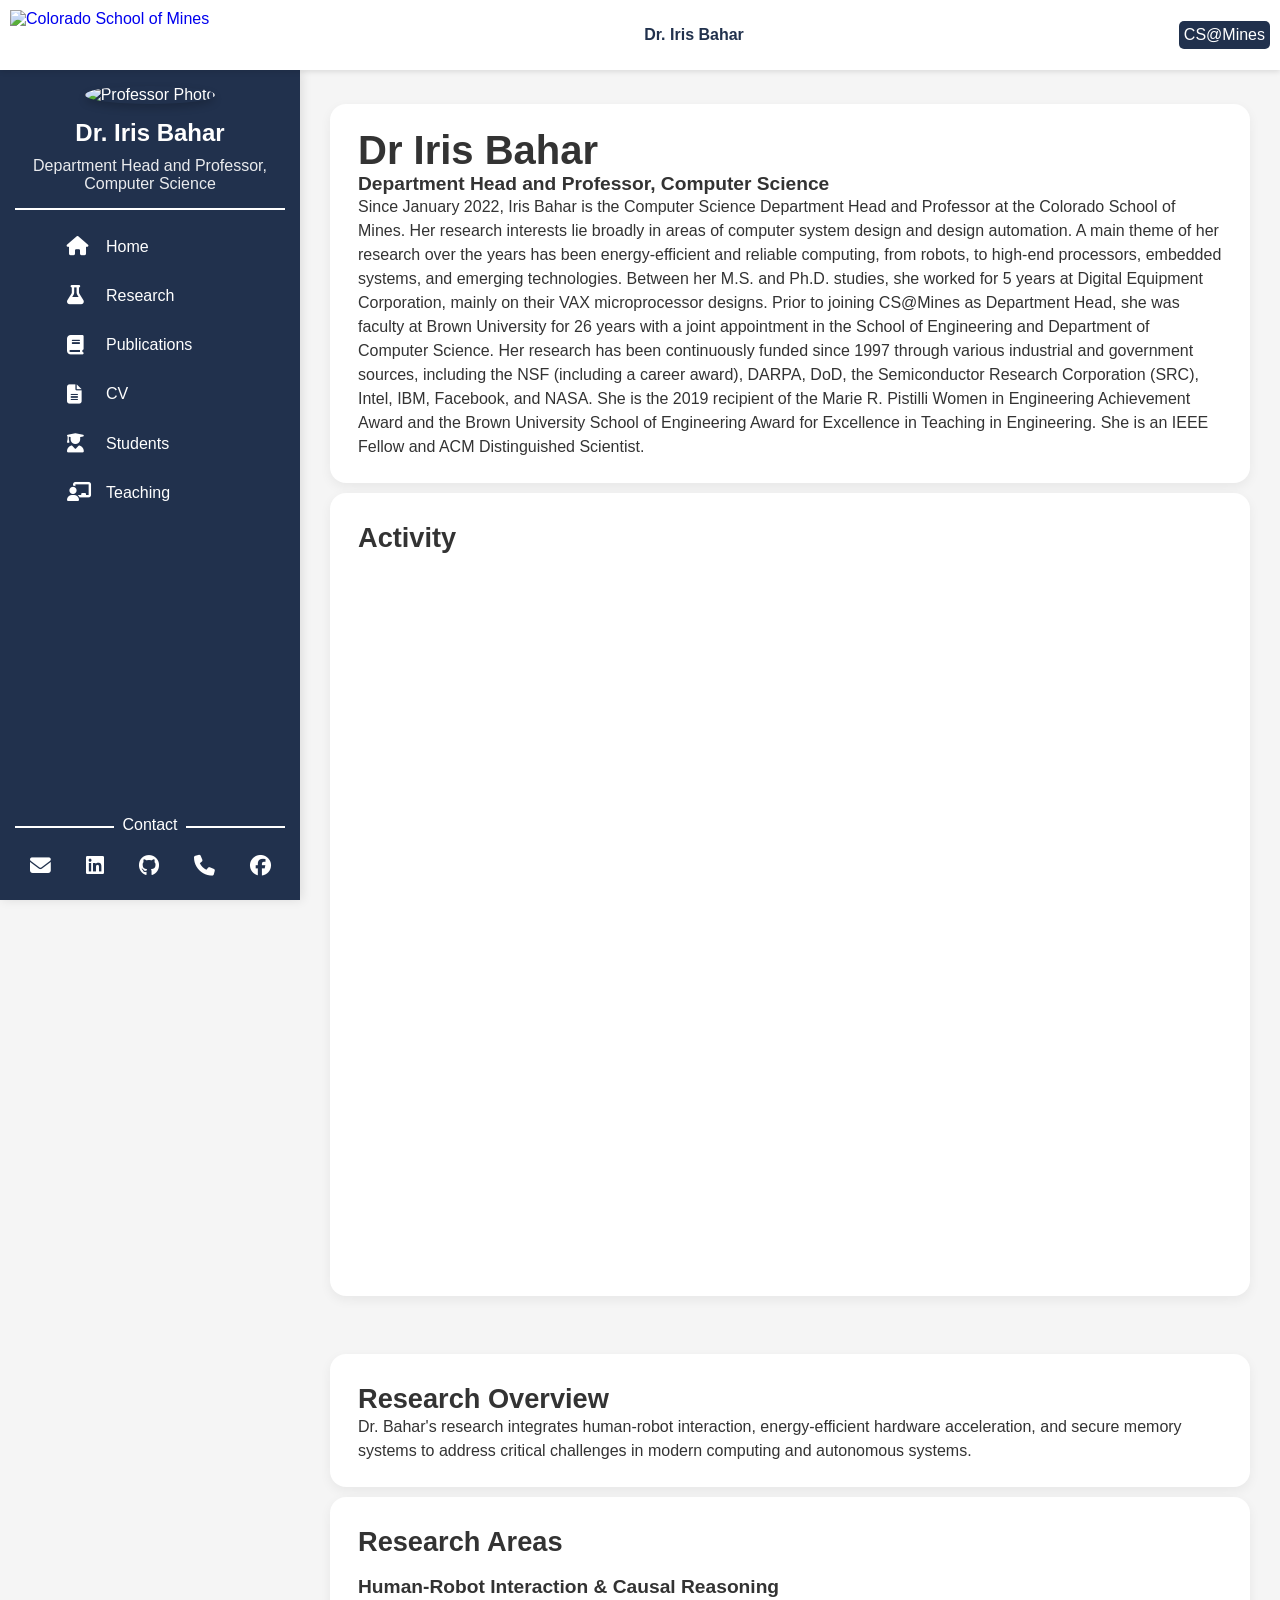
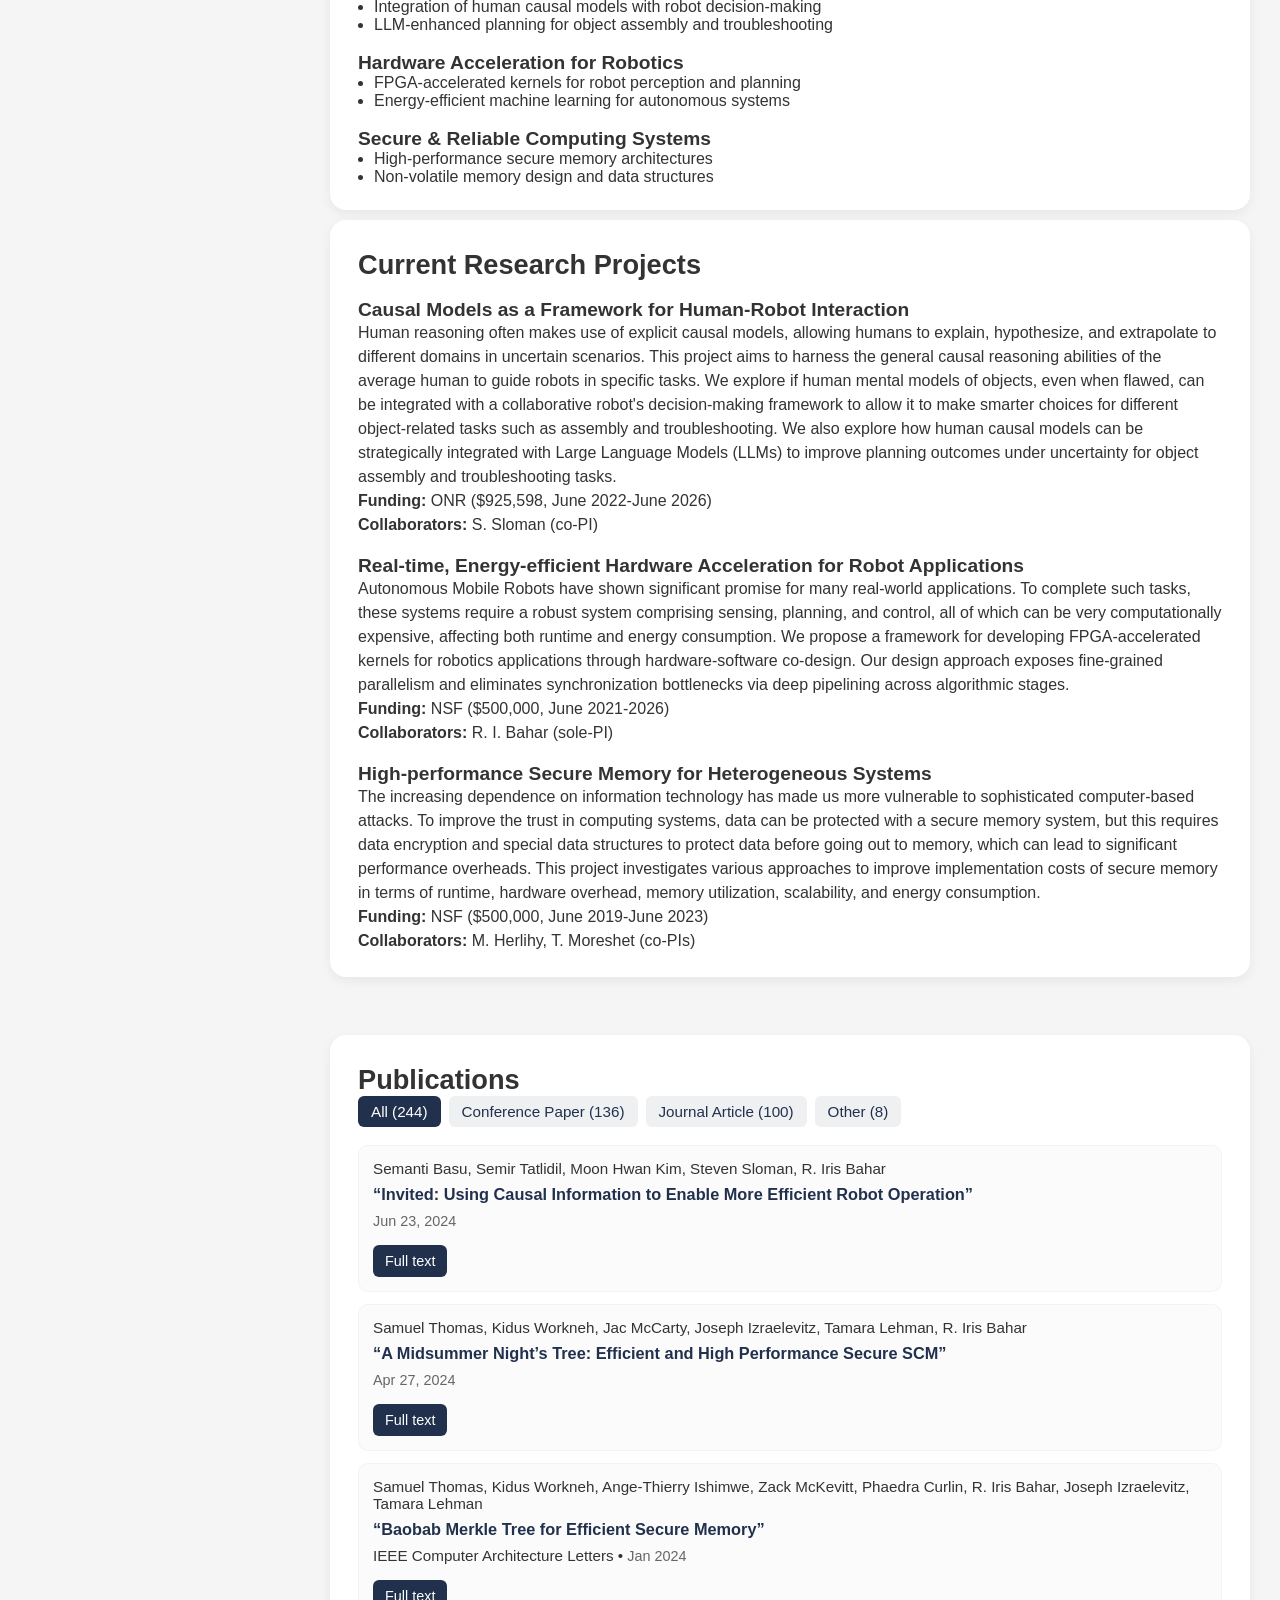
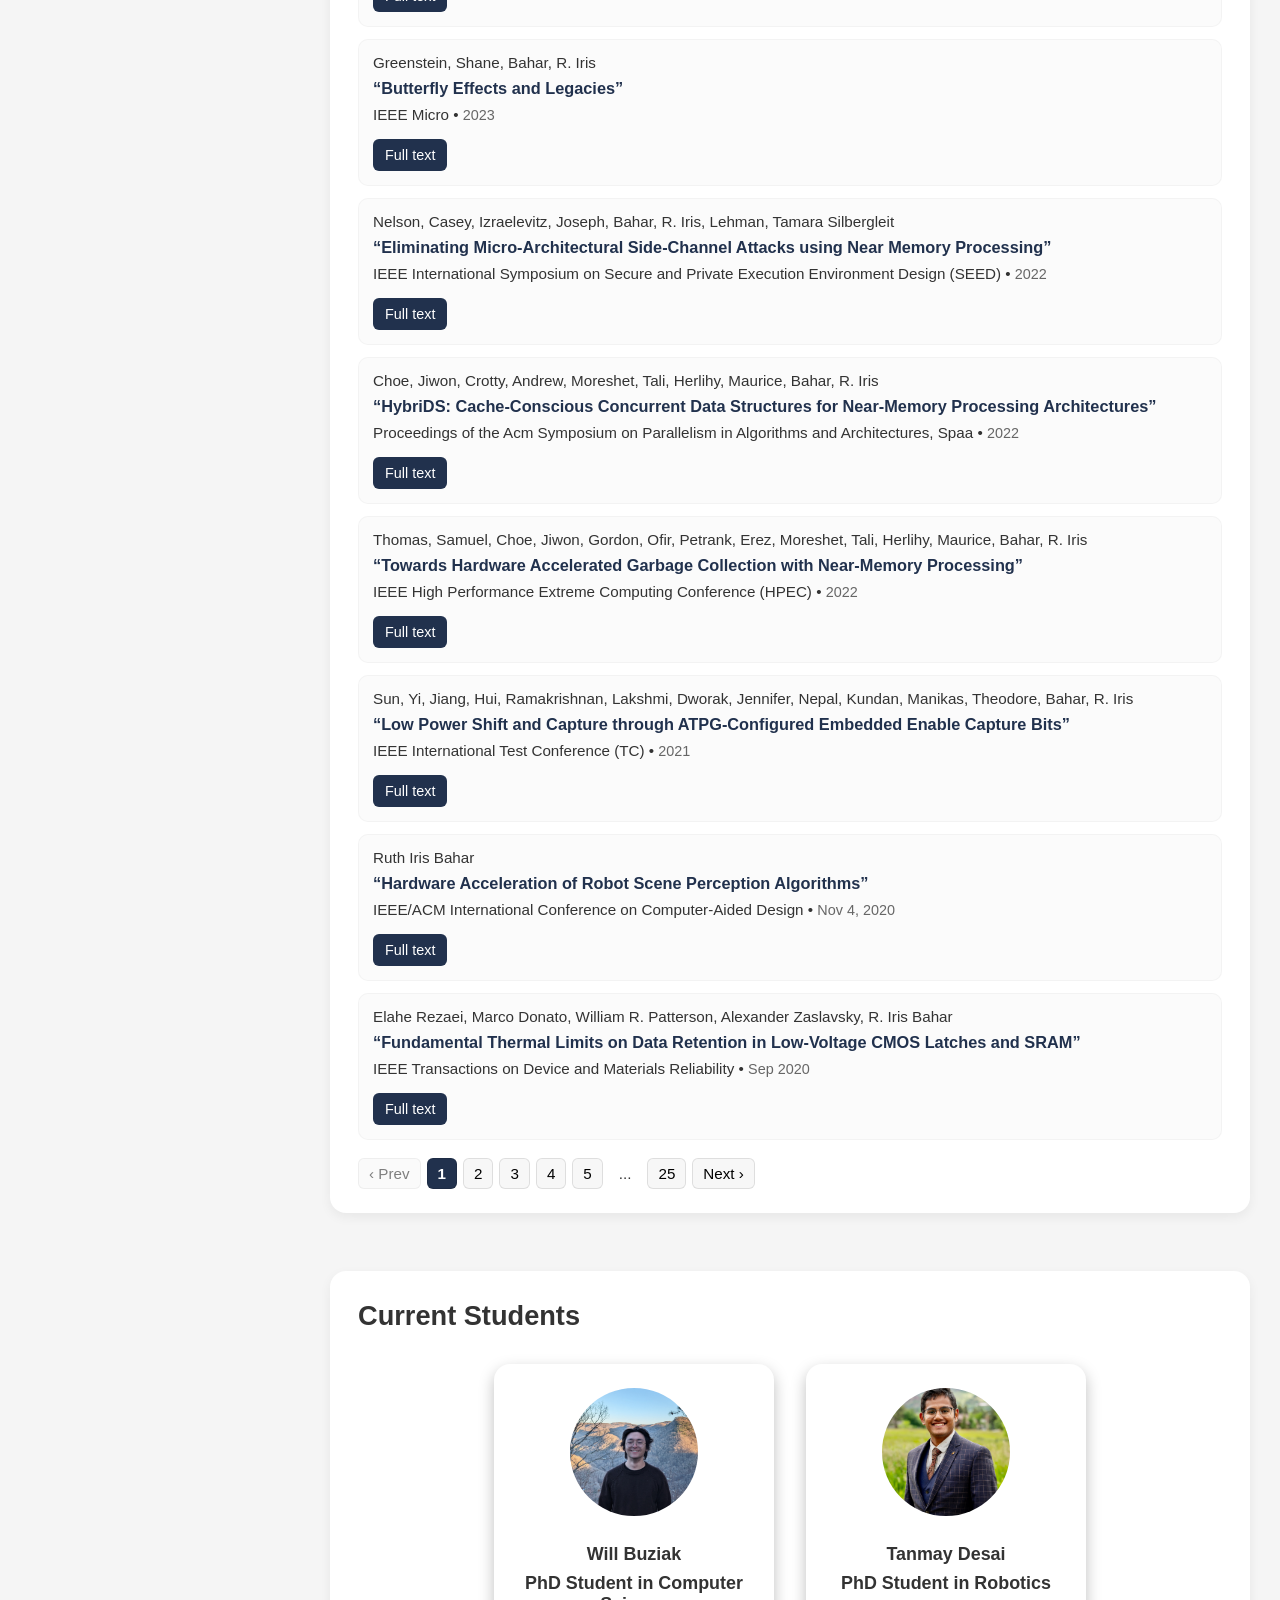
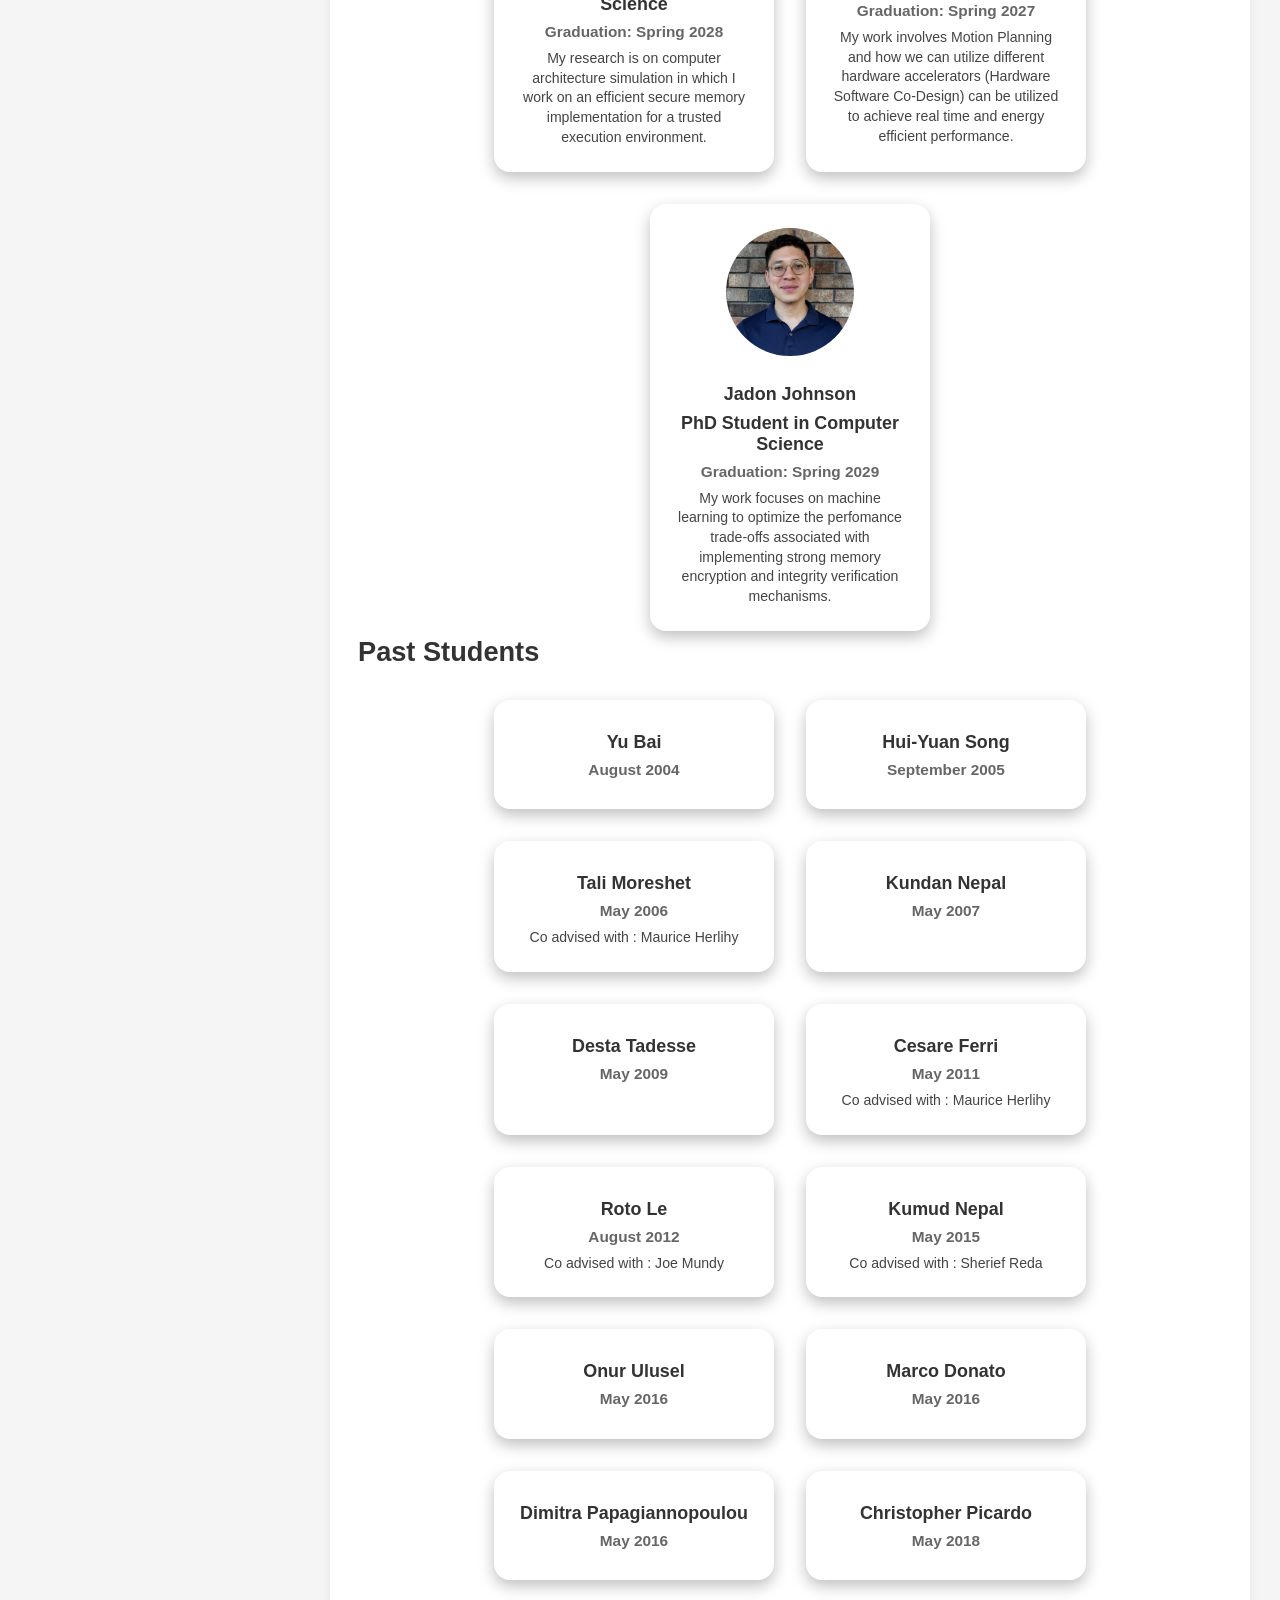
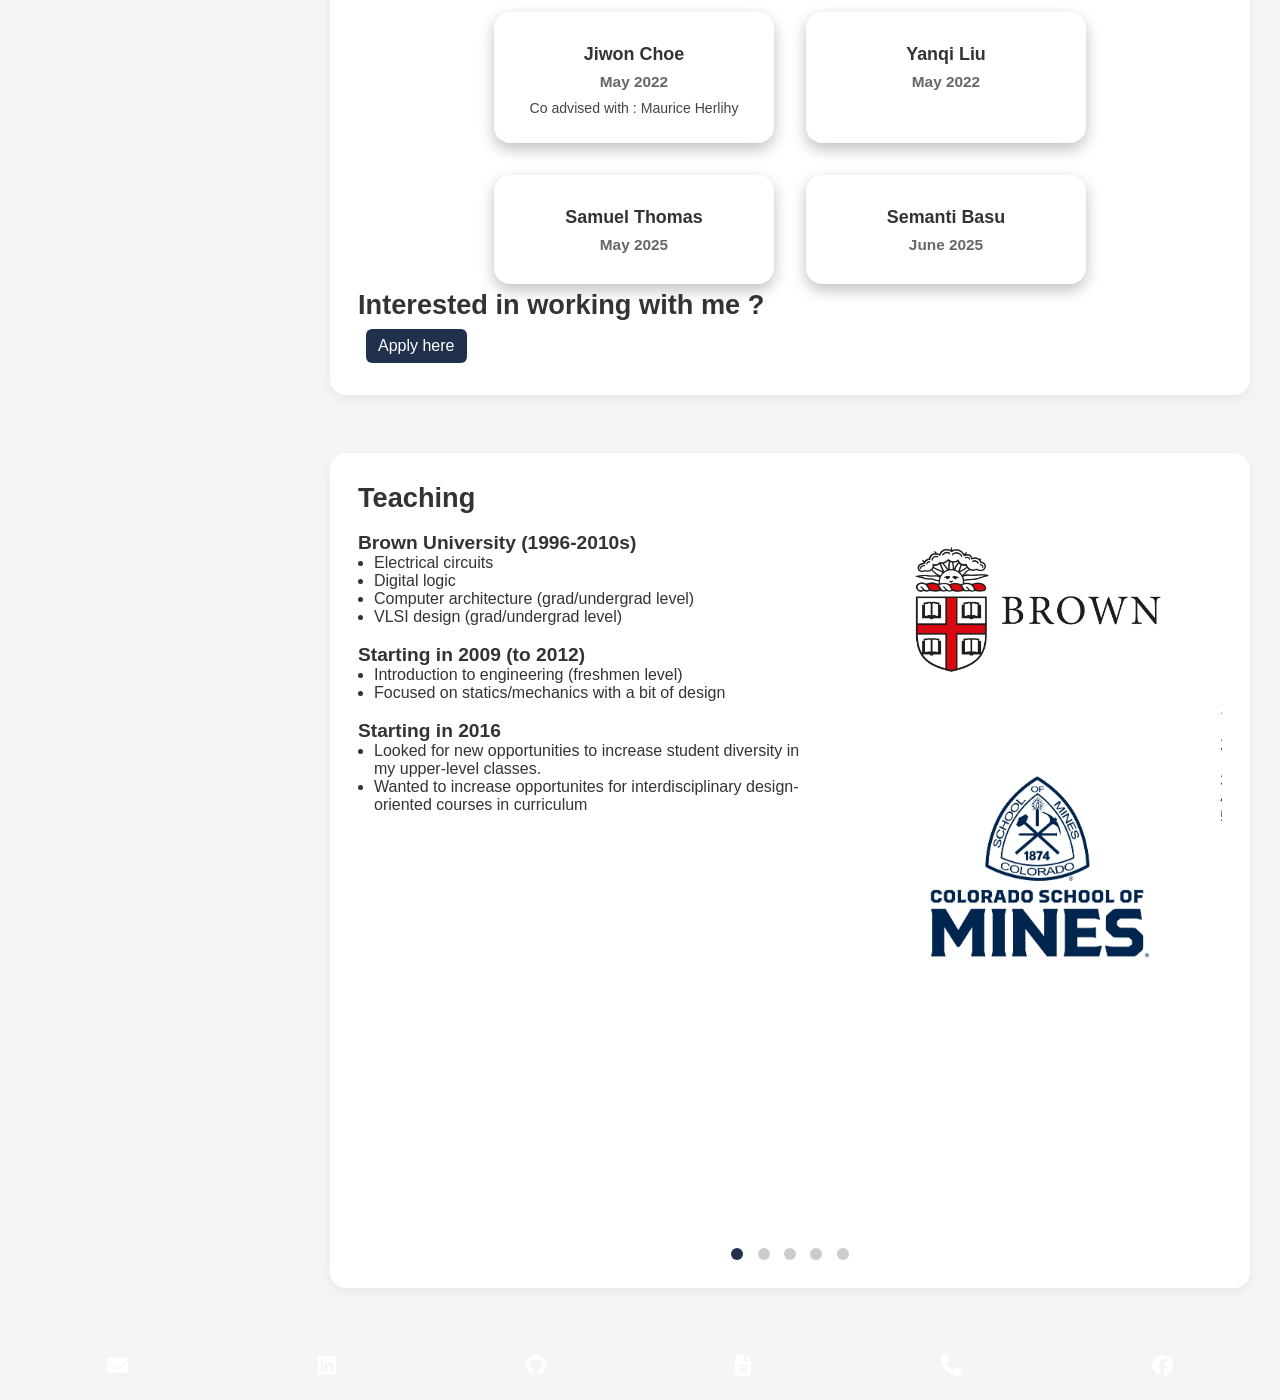
==== index.html @ d7ed09f7 "Update github link in index.html" ====
<!DOCTYPE html>
<html lang="en">
  <head>
    <meta charset="UTF-8" />
    <meta name="viewport" content="width=device-width, initial-scale=1.0" />
    <title>Dr. Iris Bahar - Home</title>
    <link rel="stylesheet" href="css/home.css" />
    <link rel="stylesheet" href="css/sidebar.css" />
    <link rel="stylesheet" href="css/publications.css" />
    <link rel="stylesheet" href="css/linkedin-posts.css" />
    <link rel="stylesheet" href="css/student.css" />
    <link
      rel="stylesheet"
      href="https://cdnjs.cloudflare.com/ajax/libs/font-awesome/6.4.0/css/all.min.css"
    />
    <link rel="icon" href="assets/images/headshot.jpeg" type="image/x-icon">
  </head>
  <body>
    <!-- Header -->
    <header class="header">
      <a href="https://www.mines.edu/" target="_blank" class="logo-link">
        <img
          src="https://www.mines.edu/wp-content/uploads/2023/05/Mines-Institutional-Mark.png"
          alt="Colorado School of Mines"
          class="university-logo"
        />
      </a>
      <a href="https://cs.mines.edu/faculty-and-staff/"  target="_blank" class="logo-link">
      <h1 class="header-name">Dr. Iris Bahar</h1>
      </a>
      <a href="https://cs.mines.edu/" target="_blank" class="cs-mines">
        CS@Mines
      </a>
    </header>

    <!-- Sidebar Navigation -->
    <nav class="sidebar">
      <!-- Profile Section -->
      <div class="profile-section">
        <img
          src="https://vivo.brown.edu/profile-images/407/937/39/rbahar_photo_.jpg"
          alt="Professor Photo"
          class="profile-picture"
        />
        <h2 class="professor-name">Dr. Iris Bahar</h2>
        <p class="bio">Department Head and Professor, Computer Science</p>
      </div>

      <hr />

      <!-- Main Navigation Links -->
      <ul class="nav-links">
        <li>
          <a href="#home" class="nav-link">
            <i class="fa-solid fa-house"></i>
            <span>Home</span>
          </a>
        </li>
        <li>
          <a href="#research" class="nav-link">
            <i class="fa-solid fa-flask"></i>
            <span>Research</span>
          </a>
        </li>
        <li>
          <a href="#publications" class="nav-link">
            <i class="fa-solid fa-book"></i>
            <span>Publications</span>
          </a>
        </li>
        <li>
          <a href="assets/documents/rbahar_cv.pdf" target="_blank" class="nav-link">
            <i class="fa-solid fa-file-lines"></i>
            <span>CV</span>
          </a>
        </li>
        <li>
          <a href="#students" class="nav-link">
            <i class="fa-solid fa-user-graduate"></i>
            <span>Students</span>
          </a>
        </li>
        <li>
          <a href="#teaching" class="nav-link">
            <i class="fa-solid fa-chalkboard-user"></i>
            <span>Teaching</span>
          </a>
        </li>
        <li>
          <!--<a href="#appointment" class="nav-link">
            <i class="fa-solid fa-calendar-check"></i>
            <span>Appointment</span>
          </a>-->
        </li>
      </ul>

      <hr class="hr-contacts" />

      <!-- Contact Links -->
      <div class="contact-links">
        <a href="mailto:ribahar@mines.edu" class="contact-link" title="Email">
          <i class="fa-solid fa-envelope"></i>
        </a>
        <a
          href="https://www.linkedin.com/in/r-iris-bahar-09a2915/"
          target="_blank"
          class="contact-link"
          title="LinkedIn"
        >
          <i class="fa-brands fa-linkedin"></i>
        </a>
        <a
          href="https://github.com/irisbahar"
          target="_blank"
          class="contact-link"
          title="GitHub"
        >
          <i class="fa-brands fa-github"></i>
        </a>
        <a href="tel:+13033842184" class="contact-link" title="Phone">
          <i class="fa-solid fa-phone"></i>
        </a>
        <a
          href="https://www.facebook.com/iris.bahar/"
          target="_blank"
          class="contact-link"
          title="Facebook"
        >
          <i class="fa-brands fa-facebook"></i>
        </a>
      </div>
    </nav>

    <!-- Main Content Area -->
    <main class="main-content">
      <div>
        <section id="home" class="content-section">
          <div class="content-card">
            <h1 id="name"></h1>
            <h3 id="title"></h3>
            <p id="desc"></p>
          </div>

          <div class="content-card">
            <h2>Activity</h2>
            <div id="linkedin-posts-container"></div>
          </div>
        </section>

        <section id="research" class="content-section">
          <div class="content-card">
            <h2>Research Overview</h2>
            <p>
              Dr. Bahar's research integrates human-robot interaction, energy-efficient hardware
              acceleration, and secure memory systems to address critical challenges in modern
              computing and autonomous systems.
            </p>
          </div>

          <div class="content-card">
            <div class="card-row">
              <div class="card-column text-column">
                <h2>Research Areas</h2>
                <br>
                <h3>Human-Robot Interaction & Causal Reasoning</h3>
                <ul>
                  <li>Integration of human causal models with robot decision-making</li>
                  <li>LLM-enhanced planning for object assembly and troubleshooting</li>
                </ul>
                <br>
                <h3>Hardware Acceleration for Robotics</h3>
                <ul>
                  <li>FPGA-accelerated kernels for robot perception and planning</li>
                  <li>Energy-efficient machine learning for autonomous systems</li>
                </ul>
                <br>
                <h3>Secure & Reliable Computing Systems</h3>
                <ul>
                  <li>High-performance secure memory architectures</li>
                  <li>Non-volatile memory design and data structures</li>
                </ul>
              </div>
            </div>
          </div>

          <div class="content-card">
            <h2>Current Research Projects</h2>
            <br>
            <div class="card-row">
              <div class="card-column text-column">
                <h3>Causal Models as a Framework for Human-Robot Interaction</h3>
                <p>
                  Human reasoning often makes use of explicit causal models, allowing humans to explain,
                  hypothesize, and extrapolate to different domains in uncertain scenarios. This project
                  aims to harness the general causal reasoning abilities of the average human to guide
                  robots in specific tasks. We explore if human mental models of objects, even when flawed,
                  can be integrated with a collaborative robot's decision-making framework to allow it to
                  make smarter choices for different object-related tasks such as assembly and troubleshooting.
                  We also explore how human causal models can be strategically integrated with Large Language
                  Models (LLMs) to improve planning outcomes under uncertainty for object assembly and
                  troubleshooting tasks.
                </p>
                <p><b>Funding:</b> ONR ($925,598, June 2022-June 2026)</p>
                <p><b>Collaborators:</b> S. Sloman (co-PI)</p>
              </div>
            </div>
            <br>
            <div class="card-row">
              <div class="card-column text-column">
                <h3>Real-time, Energy-efficient Hardware Acceleration for Robot Applications</h3>
                <p>
                  Autonomous Mobile Robots have shown significant promise for many real-world applications.
                  To complete such tasks, these systems require a robust system comprising sensing, planning,
                  and control, all of which can be very computationally expensive, affecting both runtime and
                  energy consumption. We propose a framework for developing FPGA-accelerated kernels for
                  robotics applications through hardware-software co-design. Our design approach exposes
                  fine-grained parallelism and eliminates synchronization bottlenecks via deep pipelining
                  across algorithmic stages.
                </p>
                <p><b>Funding:</b> NSF ($500,000, June 2021-2026)</p>
                <p><b>Collaborators:</b> R. I. Bahar (sole-PI)</p>
              </div>
            </div>
            <br>
            <div class="card-row">
              <div class="card-column text-column">
                <h3>High-performance Secure Memory for Heterogeneous Systems</h3>
                <p>
                  The increasing dependence on information technology has made us more vulnerable to
                  sophisticated computer-based attacks. To improve the trust in computing systems, data can
                  be protected with a secure memory system, but this requires data encryption and special
                  data structures to protect data before going out to memory, which can lead to significant
                  performance overheads. This project investigates various approaches to improve implementation
                  costs of secure memory in terms of runtime, hardware overhead, memory utilization, scalability,
                  and energy consumption.
                </p>
                <p><b>Funding:</b> NSF ($500,000, June 2019-June 2023)</p>
                <p><b>Collaborators:</b> M. Herlihy, T. Moreshet (co-PIs)</p>
              </div>
            </div>
          </div>
        </section>

        <section id="publications" class="content-section">
          <div class="content-card">
            <h2>Publications</h2>
            <div
              id="pub-filterbar"
              class="pub-filterbar"
              role="tablist"
              aria-label="Publication filters"
            ></div>

            <div id="pub-list" class="pub-list" aria-live="polite"></div>

            <nav
              id="pub-pagination"
              class="pub-pagination"
              aria-label="Publications pagination"
            ></nav>
          </div>
        </section>

        <section id="students" class="content-section">
          <div class="content-card">
            <h2>Current Students</h2>
            <div class="students-container"></div>
            <h2>Past Students</h2>
            <div class="past-students-container"></div>
            <h2>Interested in working with me ?</h2>
            <a
              href="https://forms.gle/cKDRh4af7XwyFLHu5"
              target="_blank"
              id="apply-btn"
              >Apply here</a
            >
          </div>
        </section>

        <section id="teaching" class="content-section">
          <div class="content-card" id="teaching-card">
            <div class="carousel-inner-wrapper">
              <div class="carousel-track">
                <!---------------- Slide 1: Early Teaching ---------------->
                <div class="slide-content">
                  <div class="card-row">
                    <div class="card-column text-column">
                      <h2>Teaching</h2>
                      <br />
                      <h3>Brown University (1996-2010s)</h3>
                      <ul>
                        <li>Electrical circuits</li>
                        <li>Digital logic</li>
                        <li>Computer architecture (grad/undergrad level)</li>
                        <li>VLSI design (grad/undergrad level)</li>
                      </ul>
                      <br />
                      <h3>Starting in 2009 (to 2012)</h3>
                      <ul>
                        <li>Introduction to engineering (freshmen level)</li>
                        <li>
                          Focused on statics/mechanics with a bit of design
                        </li>
                      </ul>
                      <br />
                      <h3>Starting in 2016</h3>
                      <ul>
                        <li>
                          Looked for new opportunities to increase student diversity in my upper-level
                          classes.
                        </li>
                        <li>
                          Wanted to increase opportunites for interdisciplinary design-oriented
                          courses in curriculum
                        </li>
                      </ul>
                    </div>
                    <div class="card-column image-column">
                      <img src="assets/images/brownlogo.jpg" style="max-width: 80%"/>
                      <img src="assets/images/mineslogo.jpg" style="max-width: 80%"/>
                    </div>
                  </div>
                </div>

                <!---------------- Slide 2: Design of Robotic Systems ---------------->
                <div class="slide-content">
                  <div class="card-row">
                    <div class="card-column text-column">
                      <h2>Design of Robotic Systems</h2>
                      <br>
                      <ul>
                        <li>Emphasis on the design process</li>
                        <li>Projects are open-ended, team driven</li>
                        <li>
                          Students benefit from diversity:
                          <ul>
                            <li>
                              Mix of CS, engineering, visual arts, RISD students
                            </li>
                            <li>
                              Learn from each and contribute a unique
                              perspective and skill set.
                            </li>
                            <li>40% women, more ethnic diversity</li>
                          </ul>
                        </li>
                      </ul>
                      <br />
                      <p><b>5 main projects:</b></p>
                      <ol>
                        <li>Motor control with a self-made H-bridge (from transistors)</li>
                        <li>Embedded LED matrix demonstrating time multiplexing & address decoding</li>
                        <li>2-degree of freedom robot arm using PID control</li>
                        <li>Signal processing through timing interrupts</li>
                        <li>Final project that incorporates concepts from previous projects</li>
                      </ol>
                      <br>
                      <p><b>Projects completed in teams of 3-4 students</b></p>
                      <ul>
                        <li>I assigned teams (to ensure diversity), except for the final project</li>
                        <li>All projects included some creative component of team’s own choosing</li>
                        <li>1-2 weeks allocated to each project (5-6 weeks for final project)</li>
                      </ul>
                    </div>
                    <div class="card-column image-column">
                      <img src="assets/images/pinball.PNG"></img>
                      <br>
                        <!--TODO: Make video sizing responsive-->
                      <video width="380" height="240" controls>
                        <source src="assets/videos/eyeball.mp4" type="video/mp4" />
                      </video>
                    </div>
                  </div>
                </div>

                <!---------------- Slide 3: The Robots Are Coming! (Project 1) ---------------->
                <div class="slide-content">
                  <div class="card-row">
                    <div class="card-column text-column">
                      <h2>The Robots Are Coming!</h2>
                        <br>
                        <p>This course aims to augment existing artistic robots and design new dynamic interactive
                            creations. Students enhance these robots with new mechanical, electrical, software, and
                            artistic features while considering the uses of technology and its interaction within
                            society. Students from diverse concentrations are encouraged to enroll.
                        </p>
                        <br>
                        <h3>Project #1: Split-flap display</h3>
                        <ul>
                            <li>Students redesign THINK bot with split-flap messaging</li>
                        </ul>
                        <br>
                        <p><b>Part 1: Design a single-character split-flap controller</b></p>
                        <ul>
                            <li><i>Topics explored:</i> interrupt handlers, stepper motors, Hall effect sensors, 3D printing</li>
                            <li><i>Multiple teams:</i> 4-5 students/team. Each team consists of a diverse mix of students (gender, major, year)</li>
                            <li><i>Design critique:</i> Best features of each team’s design will be voted on and used for the full display</li>
                        </ul>
                        <br>
                        <p><b>Part 2: Design an 8-character split-flap display</b></p>
                        <ul>
                            <li><i>Topics explored:</i> SW communication protocols, CAD design, electrical system design, poetry and calligraphy</li>
                            <li><i>5 teams:</i> SW, electrical, CAD, poetry, documentation & integration</li>
                            <li><i>Team dynamics:</i>Team deliverables and communication were critical to success of project</li>
                        </ul>
                    </div>
                    <div class="card-column image-column">
                      <img src="assets/images/THINKbot.jpeg" class="image-column vertical">
                    </div>
                  </div>
                </div>

                <!---------------- Slide 4: The Robots Are Coming! (Project 2) ---------------->
                <div class="slide-content">
                  <div class="card-row">
                    <div class="card-column text-column">
                      <h2>The Robots Are Coming!</h2>
                      <br>
                      <h3>Project #2: Student-initiated creations</h3>
                      <br>

                      <p><b>The Swarm Scallop Box</b></p>
                      <p><i>Inspiration:</i><p>
                      <ul>
                        <li>Raise awareness of human interference on natural habitats and environments impacting sea life</li>
                        <li> Scallops open/close mouths to swim away from danger</li>
                      </ul>
                      <br>
                      <p><i>Features:</i></p>
                      <ul>
                        <li>Opening box starts music & scallop swimming</li>
                        <li>Turn shell on side of box changes speed of scallops swimming & music tempo.</li>
                      </ul>
                      <br>

                      <p><b>The Page Turner</b></p>
                      <p><i>Inspiration: Makers Making Change</i></p>
                      <ul>
                        <li>Build a device for a quadriplegic to turn pages of a book by pressing a button.</li>
                        <li>Assistive technology as an example of the human-supporting potential of technology.</li>
                        <li>Bring people closer to the physical world by reading a book instead of a screen.</li>
                      </ul>
                      <br>
                      <p><i>Features:</i></p>
                      <ul>
                        <li>Aesthetic inspiration from record players</li>
                        <li>Used inverse kinematics to control the arm using positional targets</li>
                      </ul>
                    </div>
                    <div class="card-column image-column">
                      <br>
                      <br>
                      <br>
                      <br>
                      <video width="380" height="240" controls>
                        <source src="assets/videos/scallops.mp4" type="video/mp4" />
                      </video>
                      <video width="380" height="240" controls>
                        <source src="assets/videos/pageturner.mp4" type="video/mp4" />
                      </video>
                    </div>
                  </div>
                </div>

                <!---------------- Slide 5 Senior Capstone ---------------->
                <div class="slide-content">
                  <div class="card-row">
                    <div class="card-column text-column">
                      <h2>Senior Capstone</h2>
                      <br>
                      <p><b>Prompt:</b> Design an interactive robotic art installation that engages with people through
                        light, sound, motion and prompts reflection on human interaction with robots in society.
                      </p>
                      <br>
                      <h3>The Emotional Flowerbed</h3>
                      <ul>
                        <li>Visitors interact with the installation, and it
                            responds with motion, sounds, and light based
                            on the collective emotional state of its users.
                        </li>
                        <li>Connects individuals through shared emotional
                            expression while incorporating elements of
                            engineering, design, and technology.
                        </li>
                        <li>Integrates mechanical movement, electronic
                            control systems, and interactive software to
                            create a seamless and immersive experience.
                        </li>
                      </ul>
                      <br>
                      <br>
                      <br>
                      <img width="480" hieght="360" src="assets/images/flowerbed2.PNG"></img>
                    </div>
                    <div class="card-column image-column">
                        <img src="assets/images/flowerbed.PNG"></img>
                        <br>
                        <br>
                        <video width="480" height="262" controls>
                            <source src="assets/videos/flowerbedDemo.mp4" type="video/mp4" />
                        </video>
                    </div>
                  </div>
                </div>

              </div>

              <!-- Dots -->
              <div class="carousel-dots">
                <span class="dot active"></span>
                <span class="dot"></span>
                <span class="dot"></span>
                <span class="dot"></span>
                <span class="dot"></span>
              </div>
            </div>
          </div>
        </section>

        <!--<section id="appointment" class="content-section">
          <div class="content-card">
            <h2>Appointment</h2>
            <div class="form-container">
            <iframe
              src="https://docs.google.com/forms/d/e/1FAIpQLSffjvDo6H8_LLnVK89CU0LkisKoDjStgubGDvcBIq5Mex0VXQ/viewform?embedded=true"
              width="640"
              height="1774"
              frameborder="0"
              marginheight="0"
              marginwidth="0"
              >Loading…</iframe
            >
            </div>
          </div>
        </section>-->
      </div>
    </main>
      <div class="contact-links">
        <a href="mailto:ribahar@mines.edu" class="contact-link" title="Email">
          <i class="fa-solid fa-envelope"></i>
        </a>
        <a
          href="https://www.linkedin.com/in/r-iris-bahar-09a2915/"
          target="_blank"
          class="contact-link"
          title="LinkedIn"
        >
          <i class="fa-brands fa-linkedin"></i>
        </a>
        <a
          href="https://github.com"
          target="_blank"
          class="contact-link"
          title="GitHub"
        >
          <i class="fa-brands fa-github"></i>
        </a>
        <a href="assets/documents/rbahar_cv.pdf" target="_blank" class="contact-link">
            <i class="fa-solid fa-file-lines"></i>
          </a>
        <a href="tel:+13033842184" class="contact-link" title="Phone">
          <i class="fa-solid fa-phone"></i>
        </a>
        <a
          href="https://www.facebook.com/iris.bahar/"
          target="_blank"
          class="contact-link"
          title="Facebook"
        >
          <i class="fa-brands fa-facebook"></i>
        </a>
      </div>

    <script src="js/home.js"></script>
    <script src="js/publications.js"></script>
    <script src="js/carousel.js"></script>
    <script src="js/linkedin-posts.js"></script>
    <script src="js/students.js"></script>
  </body>
</html>
---- css/home.css ----
* {
  margin: 0;
  padding: 0;
  box-sizing: border-box;
}

:root {
  --primary-color: #21314d;
  --accent-light: #dce7f5;
  --bg-light: #f5f5f5;
  --text-dark: #333;
  --white: #ffffff;
}

body {
  font-family: -apple-system, BlinkMacSystemFont, "Segoe UI", Roboto, Oxygen,
    Ubuntu, Cantarell, sans-serif;
  background-color: #f5f5f5;
  color: var(--text-dark);

}

body::-webkit-scrollbar {
  display: none;
}

/* Header */
.header {
  position: fixed;
  top: 0;
  left: 0;
  right: 0;
  height: 70px;
  background-color: var(--white);
  display: flex;
  justify-content: space-between;
  align-items: center;
  padding: 0 10px;
  box-shadow: 0 2px 5px rgba(0, 0, 0, 0.1);
  z-index: 1001;
}

.logo-link {
  display: flex;
  align-items: center;
  text-decoration: none;
}

.cs-mines {
  text-decoration: none;
  background-color: #21314d;
  color: #ffffff;
  padding: 5px;
  border-radius: 5px;
}

.university-logo {
  height: 50px;
  width: auto;
}

.header-name {
  font-size: 1rem;
  font-weight: 600;
  color: var(--primary-color);
  margin: 0;
}

/* Main Content Area */
.main-content {
  margin-left: 300px;
  margin-top: 70px;
  padding: 10px;
  min-height: calc(100vh - 70px);
  max-width: 1500px;
}

@media (max-width: 770px) {
  .main-content {
    margin-left: 0;
    margin-top: 30px;
    width: 100%;
  }
}


.overview {
  background-color: white;
  border-radius: 16px;
  padding: 24px 28px;
  box-shadow: 0 4px 12px rgba(0, 0, 0, 0.06);
  margin-bottom: 24px;
}

#postsContainer {
  display: flex;
  gap: 10px;
  overflow-x: auto;
}

.post-card {
  border: 1px solid #000000;
  border-radius: 10px;
  padding: 10px;
  min-width: 200px;
  max-width: 500px;
  flex-shrink: 0;
  height: 600px;
}

.post-card img {
  width: 100%;
  border-radius: 5px;
  height: 300px;
  object-fit: cover;
  object-position: center;
}

.post-card p {
  text-overflow: ellipsis;
}

.post-header {
  display: flex;
  align-items: center;
  margin-bottom: 10px;
  gap: 10px;
}

.headerImg {
  width: 50px;
  height: 50px;
  border-radius: 50%;
  overflow: hidden;
  flex-shrink: 0;
}

.headerImg img {
  width: 100%;
  height: 100%;
  object-fit: cover;
  display: block;
}

.headerNameTitle {
  display: flex;
  flex-direction: column;
}

.headerNameTitle h4 {
  margin: 0;
  font-size: 16px;
  font-weight: bold;
}

.headerNameTitle h5 {
  margin: 0;
  font-size: 14px;
  color: gray;
}

.post-link {
  display: block;
  text-decoration: none;
  color: inherit;
  border-radius: 10px;
  padding: 10px;
  min-width: 200px;
  max-width: 500px;
  flex-shrink: 0;
}

/* --------------------- Styling for everything on a white content card --------------------- */
.content-section {
  padding: 24px 20px;
  scroll-margin-top: 10px;
}

.content-card {
  position: relative;
  overflow: hidden;
  background-color: white;
  border-radius: 16px;
  box-shadow: 0 4px 12px rgba(0, 0, 0, 0.06);
  padding: 24px 28px;
  margin-bottom: 10px;
}

.content-card h1 {
  font-size: 2.5rem;
  color: var(--card-dark);
}

.content-card h2 {
  font-size: 1.7rem;
  color: var(--card-dark);
  font-weight: 600;
  margin-top: 5px;
}

.content-card h3 {
  font-size: 1.2rem;
  color: var(--card-dark);
  font-weight: 600;
}

.content-card p {
  font-size: 1rem;
  line-height: 1.5;
  color: var(--text-dark);
}

.content-card li {
  margin-left: 1rem;
}

.content-card li i {
  color: var(--primary-color);
  font-weight: 600;
}

/* Card rows and columns */
.card-row {
  display: flex;
  gap: 20px;
  align-items: flex-start;
}

.text-column {
  flex: 1 1 auto;
  min-width: 0;
}

.image-column {
  flex: 0 0 400px;
  display: flex;
  flex-direction: column;
}

.image-column img {
  max-width: 100%;
  height: auto;
  object-fit: contain;
  align-self: flex-end;
  margin-top: 3.5rem;
  display: block;
  padding-right: 3rem;
}

.vertical {
  max-width: 80% !important;
}

.image-column video {
  margin-right: 3rem;
}

/* ----------------- Carousel specific ----------------- */
#teaching-card .carousel-track {
  display: flex;
  transition: transform 0.5s ease;
}

#teaching-card .carousel-inner-wrapper {
  overflow: hidden;
}

#teaching-card .slide-content {
  flex: 0 0 100%;
  box-sizing: border-box;
  width: 100%;
}

/* Dots */
#teaching-card .carousel-dots {
  text-align: center;
  margin-top: 12px;
}

#teaching-card .carousel-dots .dot {
  display: inline-block;
  width: 12px;
  height: 12px;
  margin: 0 5px;
  background-color: #ccc;
  border-radius: 50%;
  cursor: pointer;
}

#teaching-card .carousel-dots .dot.active {
  background-color: var(--primary-color);
}

/* ----------------- Appointment  ----------------- */

#apply-btn {
  display: inline-block;
  padding: 8px 12px;
  border-radius: 6px;
  background: var(--primary-color);
  color: var(--white);
  text-decoration: none;
  margin: 0.5rem;
  font-size: 1rem;
  border: none;
  cursor: pointer;
}

.form-container {
  display: flex;
  justify-content: center;
  margin-top: 20px;
  overflow: hidden;
}

.form-container iframe {
  border: none;
  overflow: hidden;
  width: 100%;
  max-width: 640px;
  height: 1800px;

}
---- css/sidebar.css ----
/* CSS Variables for Sidebar */
:root {
    --primary-color: #21314D;
    --accent-light: #DCE7F5;
    --bg-light: #f5f5f5;
    --text-dark: #333;
    --white: #ffffff;
}

/* Sidebar Navigation */
.sidebar {
    position: fixed;
    left: 0;
    top: 70px;
    width: 300px;
    height: calc(100vh - 70px);
    background: var(--primary-color);
    color: var(--white);
    display: flex;
    flex-direction: column;
    overflow-y: auto;
    box-shadow: 2px 0 10px rgba(0, 0, 0, 0.1);
    z-index: 1000;
}

@media (max-width: 760px) {
  .sidebar {
    display: none;
  }
}

/* Profile Section */
.profile-section {
    padding: 16px 20px;
    text-align: center;
}

.profile-picture {
    width: 120px;
    height: 120px;
    border-radius: 50%;
    object-fit: cover;
    margin-bottom: 15px;
    box-shadow: 0 4px 8px rgba(0, 0, 0, 0.2);
}

.professor-name {
    font-size: 1.5rem;
    font-weight: bold;
    margin-bottom: 10px;
    color: var(--white);
}

.bio {
    font-size: 1rem;
    line-height: 1.1;
    color: rgba(255, 255, 255, 0.9);
}

/* Main Navigation Links */
.nav-links {
    list-style: none;
    padding: 12px 36px;
    flex-grow: 1;
}

.nav-links li {
    margin: 0;
    padding: 5px 15px;
}

.nav-link {
    display: inline-flex;
    align-items: center;
    padding: 10px 16px;
    color: var(--white);
    text-decoration: none;
    transition: all 0.3s ease;
    border-radius: 12px;
}

.nav-link:hover {
    background-color: rgba(220, 231, 245, 0.3);
    color: var(--accent-light);
}

.nav-link.active {
    background-color: var(--accent-light);
    color: var(--primary-color);
}

.nav-link i {
    width: 24px;
    font-size: 1.2rem;
    margin-right: 15px;
}

.nav-link span {
    font-size: 1rem;
    font-weight: 500;
}

hr {
    width: 90%;
    margin: 0 auto;
    border: 1px solid var(--white);
}

.hr-contacts {
    border: none;
    border-top: 2px solid var(--white);
    color: var(--white);
    overflow: visible;
    text-align: center;
    height: 6px;
    width: 90%;
    margin: 0 auto;
}

.hr-contacts::after {
    background: var(--primary-color);
    content: "Contact";
    padding: 0 8px;
    position: relative;
    top: -12px;
}

/* Contact Links */
.contact-links {
    display: flex;
    justify-content: space-around;
    align-items: center;
    padding: 12px;
}

.contact-link {
    color: var(--white);
    font-size: 1.3rem;
    transition: all 0.3s ease;
    padding: 10px;
}

.contact-link:hover {
    transform: scale(1.1);
}

@media (max-width: 770px) {
  .contact-links {
    position: fixed;
    bottom: 0;
    left: 0;
    width: 100%;
    height: 60px;

    display: flex;
    justify-content: space-around;
    align-items: center;

    background: var(--primary-color);
    border-top: 1px solid rgba(255, 255, 255, 0.2);
    z-index: 1000;
  }

  .contact-link {
    color: #fff;
    font-size: 20px;
  }

  .main-content {
    padding-bottom: 80px;
  }
}

/* Focus States for Accessibility */
.nav-link:focus,
.contact-link:focus {
    outline: 2px solid var(--accent-light);
    outline-offset: 2px;
}

/* Responsive Design */
@media (max-width: 768px) {
    .sidebar {
        width: 100%;
        height: auto;
        position: relative;
        top: 60px;
    }

    .profile-picture {
        width: 100px;
        height: 100px;
    }

    .professor-name {
        font-size: 1.3rem;
    }

    .bio {
        font-size: 0.85rem;
    }

    .nav-link {
        padding: 12px 20px;
    }

    .contact-links {
        flex-wrap: wrap;
        gap: 10px;
    }
}

@media (max-width: 480px) {
    .sidebar {
        width: 100%;
        top: 50px;
    }

    .profile-section {
        padding: 20px 15px;
    }

    .profile-picture {
        width: 80px;
        height: 80px;
    }

    .nav-link span {
        font-size: 0.9rem;
    }
}
---- css/publications.css ----
/* --------------------- Styles for publication content --------------------- */
.pub-filterbar {
  display: flex;
  flex-wrap: wrap;
  gap: 8px;
  margin-bottom: 18px;
  align-items: center;
}

.pub-filter-pill {
  background: rgba(33,49,77,0.07);
  color: var(--primary-color);
  border-radius: 6px;
  padding: 6px 12px;
  font-size: 0.95rem;
  cursor: pointer;
  border: 1px solid transparent;
  transition: all 0.15s ease;
}

.pub-filter-pill.active {
  background: var(--primary-color);
  color: var(--white);
  border-color: rgba(0,0,0,0.05);
}

.pub-list {
  display: flex;
  flex-direction: column;
  gap: 12px;
}

.pub-item {
  display: flex;
  flex-direction: column;
  gap: 8px;
  padding: 14px;
  border-radius: 10px;
  background: #fbfbfb;
  border: 1px solid rgba(0,0,0,0.03);
}

.pub-meta {
  font-size: 0.95rem;
  color: var(--text-dark);
}

.pub-title {
  font-size: 1.02rem;
  font-weight: 600;
  color: var(--primary-color);
}

.pub-actions {
  display: flex;
  gap: 8px;
  margin-top: 8px;
}

.pub-button {
  display: inline-block;
  padding: 8px 12px;
  border-radius: 6px;
  background: var(--primary-color);
  color: var(--white);
  text-decoration: none;
  font-size: 0.9rem;
  border: none;
  cursor: pointer;
}

.pub-date {
  font-size: 0.9rem;
  color: #666;
}

/* --------------------- Pagination styles */
.pub-pagination {
  margin-top: 18px;
  display: flex;
  gap: 6px;
  align-items: center;
  flex-wrap: wrap;
}

.page-pill {
  padding: 6px 10px;
  border-radius: 6px;
  background: rgba(0,0,0,0.03);
  border: 1px solid rgba(0,0,0,0.1);
  cursor: pointer;
  font-size: 0.95rem;
}

.page-pill.active {
  background: var(--primary-color);
  color: var(--white);
  font-weight: 600;
}

.page-pill[aria-hidden="true"] {
  background: transparent;   
  border: none;              
  cursor: default;           
  pointer-events: none;      
}

.page-pill[aria-disabled="true"] {
  opacity: 0.5;
  cursor: default;
}

@media (max-width: 760px) {
  .pub-item { padding: 12px; }
  .pub-button { padding: 7px 10px; font-size: 0.85rem; }
}
---- css/linkedin-posts.css ----
/* LinkedIn Posts Container - Horizontal Scrolling */
#linkedin-posts-container {
  display: flex;
  flex-direction: row;
  gap: 20px;
  overflow-x: auto;
  overflow-y: visible;
  padding: 10px 0;
  scroll-behavior: smooth;
}

/* Webkit scrollbar styling for container (for Safari and iOS) */
#linkedin-posts-container::-webkit-scrollbar {
  height: 10px;
}

#linkedin-posts-container::-webkit-scrollbar-track {
  background: #f1f1f1;
  border-radius: 5px;
}

#linkedin-posts-container::-webkit-scrollbar-thumb {
  background: #888;
  border-radius: 5px;
}

#linkedin-posts-container::-webkit-scrollbar-thumb:hover {
  background: #555;
}

/* Individual LinkedIn post iframe */
.linkedin-post-iframe {
  flex-shrink: 0;
  width: 504px;
  height: 698px; /* This is an important magic number, it just works */
  border: none;
  display: block;
}
---- css/student.css ----
/* * {
  margin: 0;
  padding: 0;
  box-sizing: border-box;
}

:root {
  --primary-color: #21314D;
  --accent-light: #DCE7F5;
  --bg-light: #f5f5f5;
  --text-dark: #333;
  --white: #ffffff;
} */

/* body {
  font-family: -apple-system, BlinkMacSystemFont, 'Segoe UI', Roboto, Oxygen, Ubuntu, Cantarell, sans-serif;
  background-color: var(--bg-light);
  color: var(--text-dark);
} */

#heading{
    display: flex;
    justify-content: center;
}

.students-container, .past-students-container {
    display: flex;
    flex-wrap: wrap;
    gap: 2rem;
    justify-content: center;
    margin-top: 2rem;
    padding: 0 1rem;
    min-height: 1px;
}

.studentCard {
    width: clamp(220px, 30vw, 280px); 
    background: #ffffff;
    padding: 1.5rem;
    border-radius: 1rem;
    box-shadow: 0px 6px 15px rgba(0, 0, 0, 0.25);
    text-align: center;
    transition: transform 0.2s ease, box-shadow 0.8s ease;
}

.studentCard:hover {
    transform: translateY(-5px);
    box-shadow: 0px 12px 35px rgba(0, 0, 0, 0.3);
}

.studentImg img {
    width: clamp(90px, 10vw, 130px);   
    height: clamp(90px, 10vw, 130px);
    border-radius: 50%;
    object-fit: cover;
    background: #ccc;
    margin-bottom: 1rem;
}

.studentCard h3 {
    margin: 0.5rem 0;
    font-size: clamp(1rem, 1.4vw, 1.3rem);
    font-weight: 600;
}

.studentCard h4 {
    margin: 0.4rem 0;
    font-size: clamp(0.8rem, 1.2vw, 1.1rem);
    color: #666;
}

.studentCard p {
    font-size: clamp(0.8rem, 1.1vw, 1rem);
    margin-top: 0.5rem;
    color: #444;
    line-height: 1.4;
}

.page-title {
    text-align: center;
    font-size: clamp(1.8rem, 3vw, 2.5rem);
    margin-top: 2rem;
}
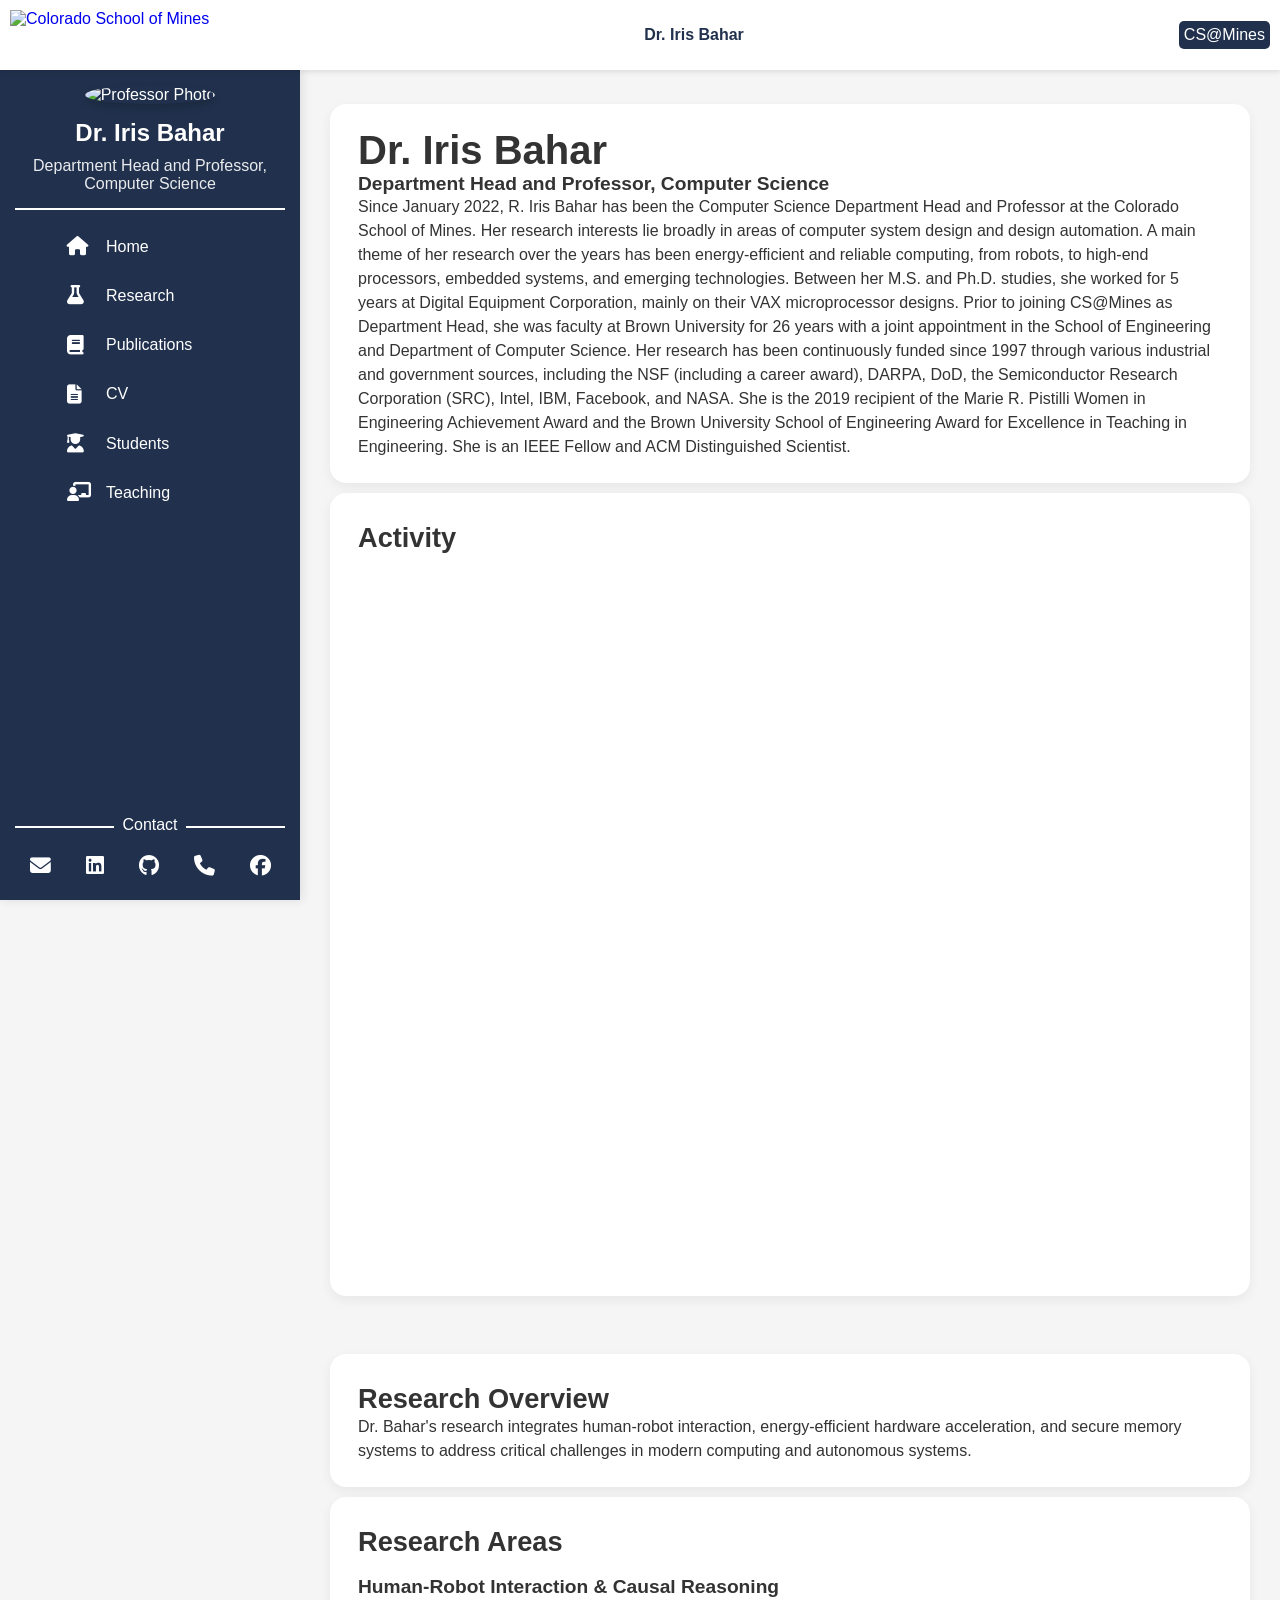
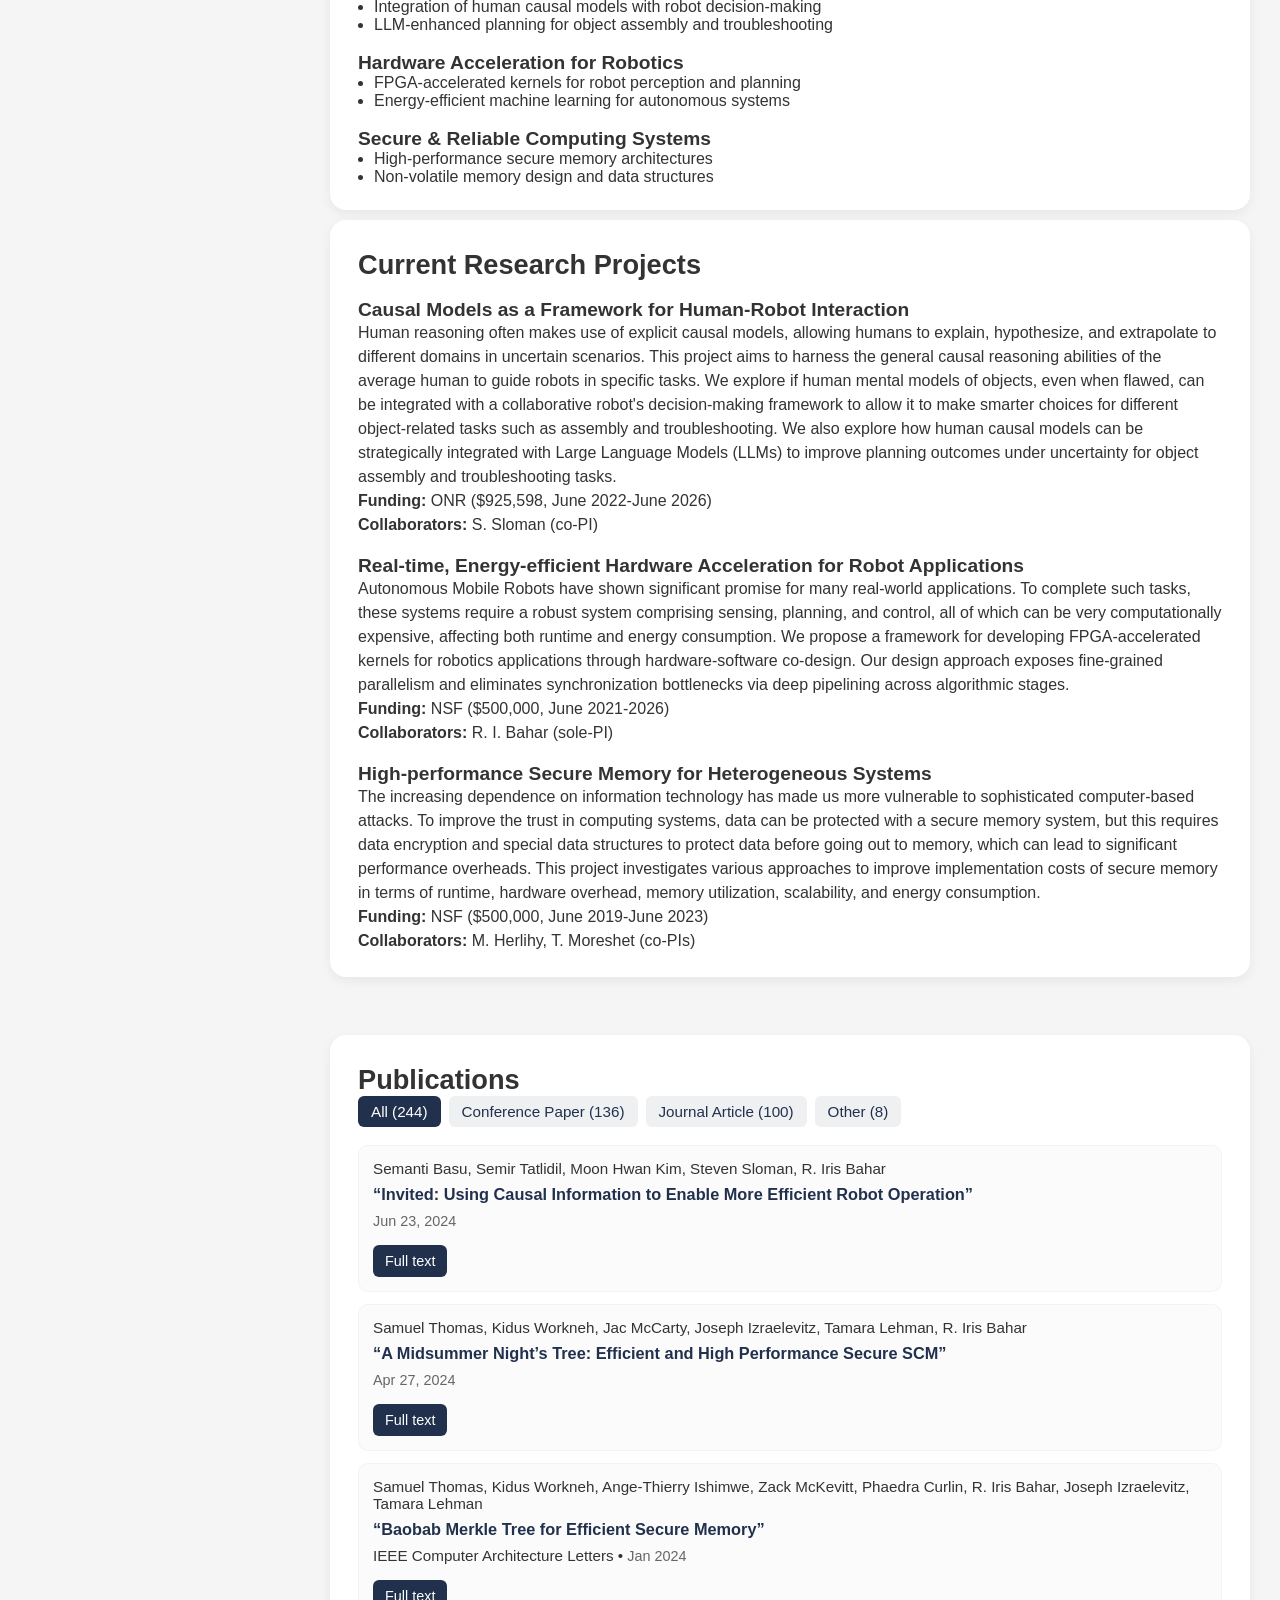
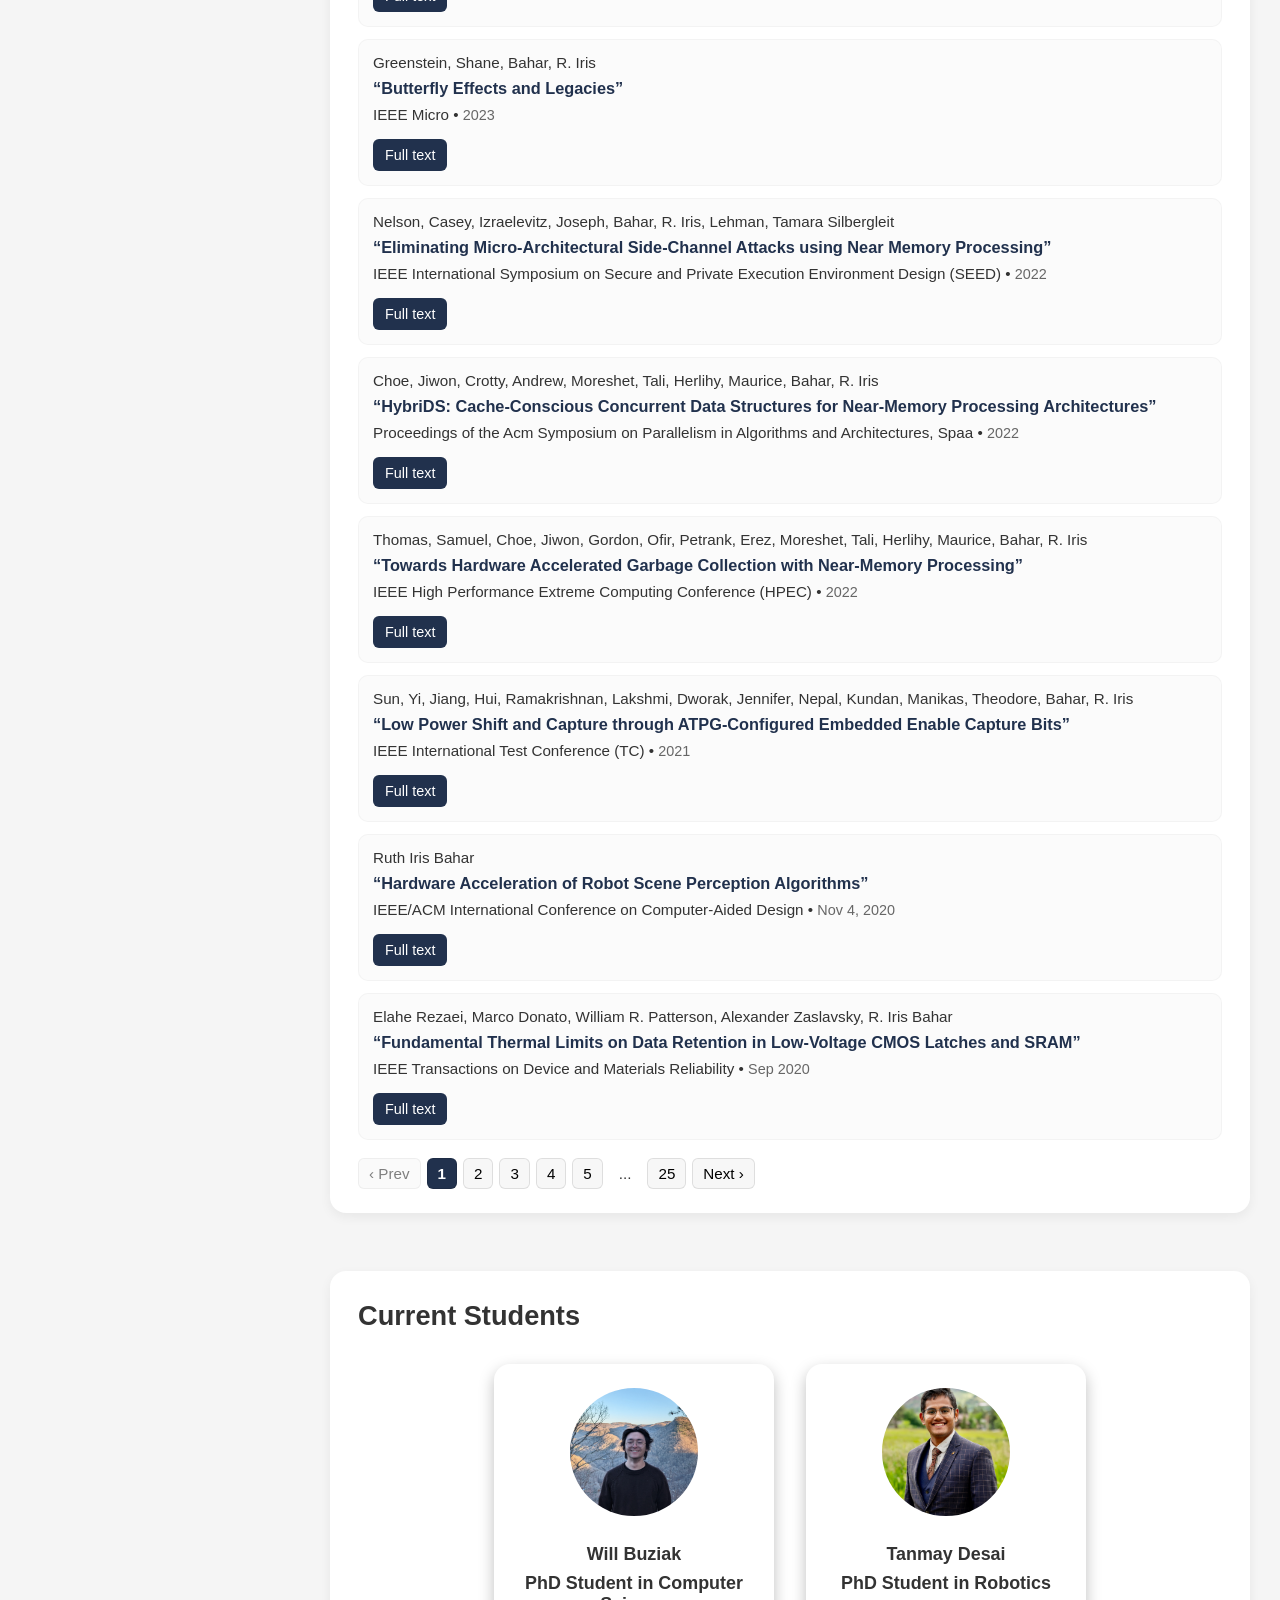
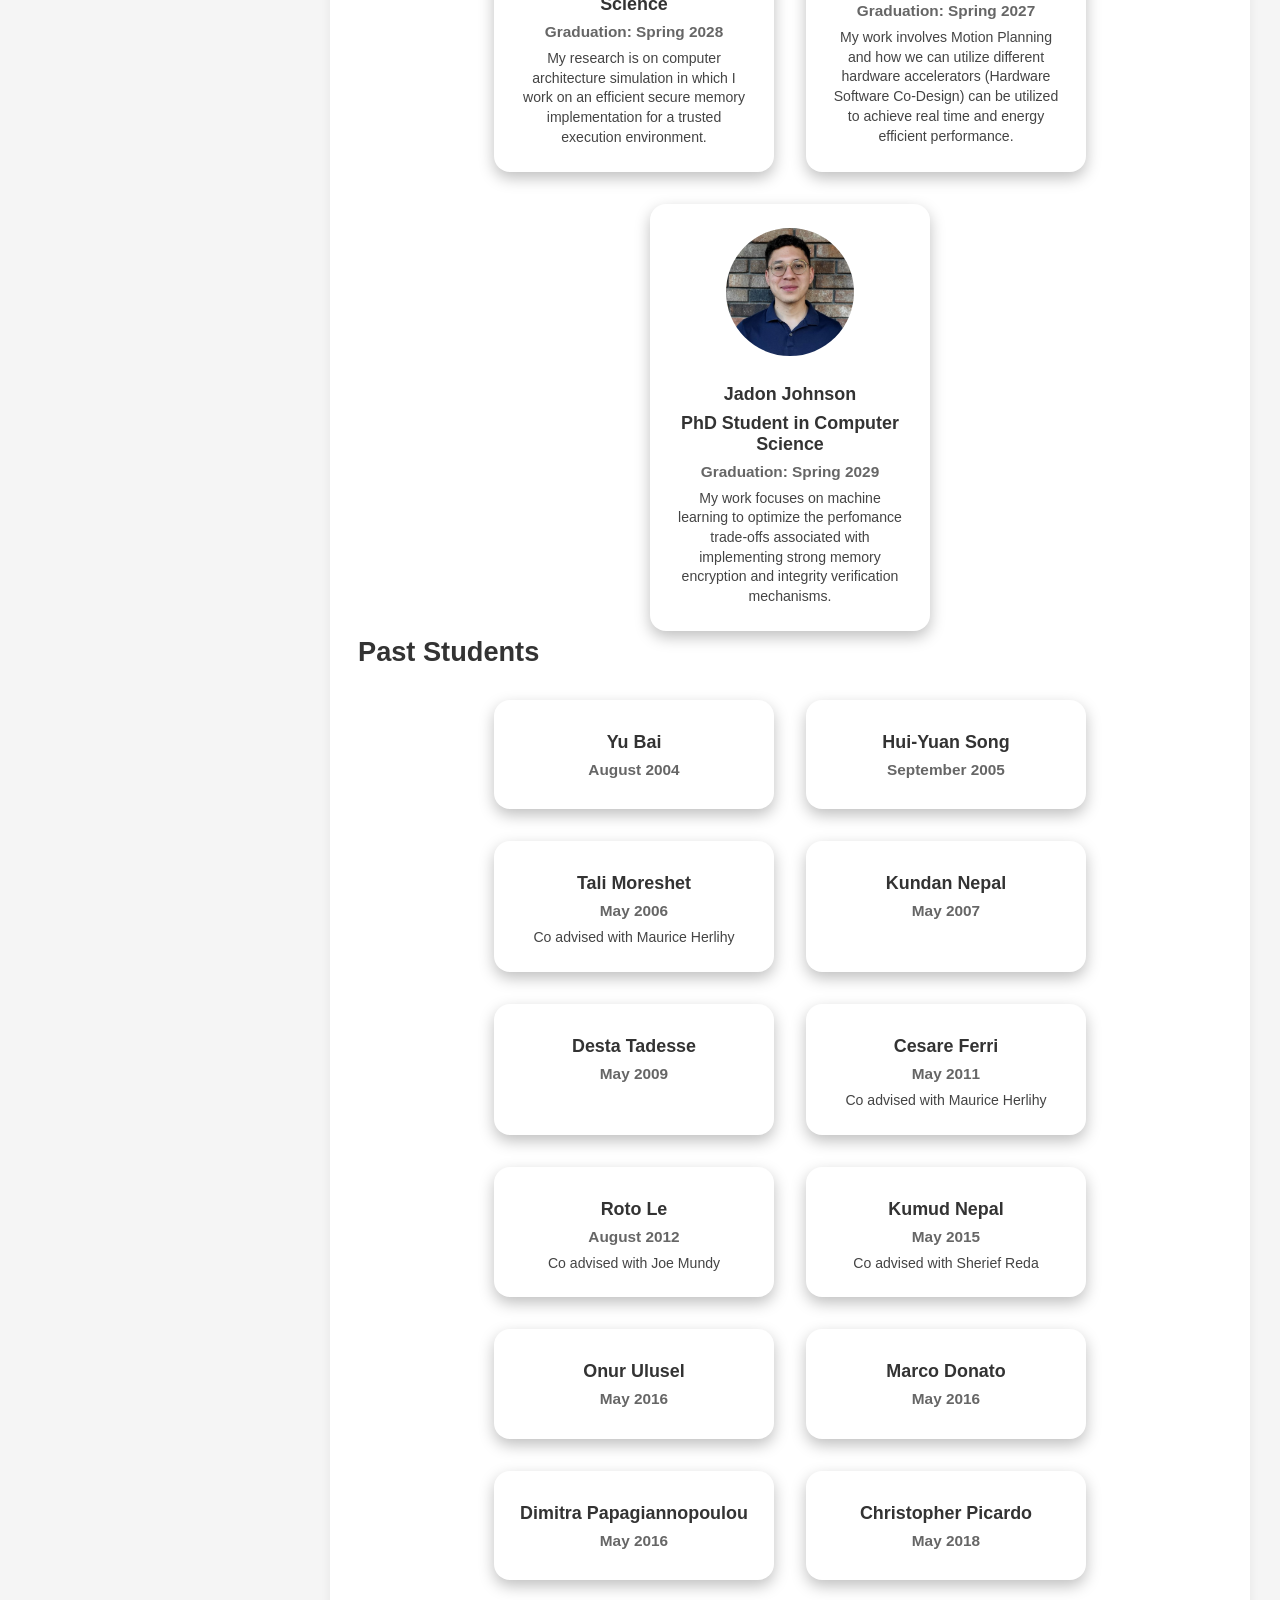
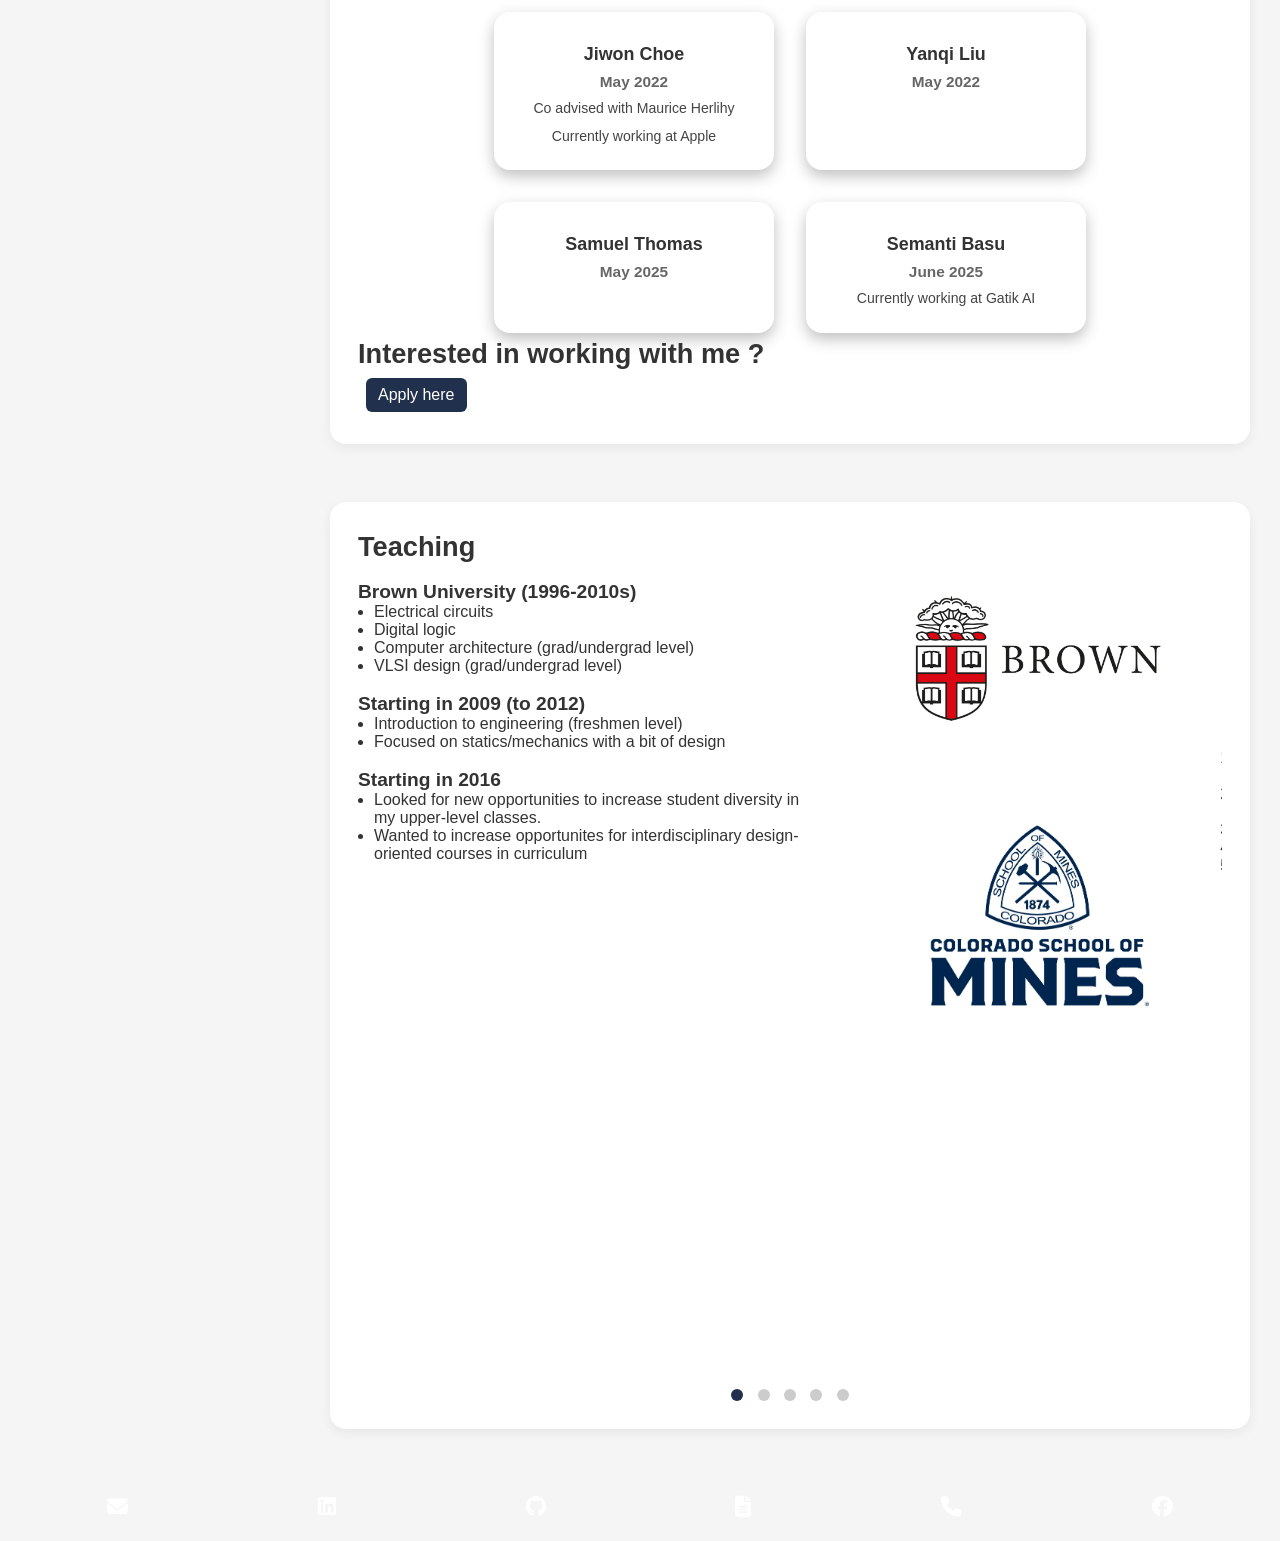
==== commit 7675ad71: "remove more unused styling and functions" ====
--- a/index.html
+++ b/index.html
@@ -490,7 +490,7 @@
                       <br>
                       <br>
                       <br>
-                      <img width="480" hieght="360" src="assets/images/flowerbed2.PNG"></img>
+                      <img width="480" height="360" src="assets/images/flowerbed2.PNG"></img>
                     </div>
                     <div class="card-column image-column">
                         <img src="assets/images/flowerbed.PNG"></img>
--- a/css/home.css
+++ b/css/home.css
@@ -83,92 +83,6 @@
   }
 }
 
-
-.overview {
-  background-color: white;
-  border-radius: 16px;
-  padding: 24px 28px;
-  box-shadow: 0 4px 12px rgba(0, 0, 0, 0.06);
-  margin-bottom: 24px;
-}
-
-#postsContainer {
-  display: flex;
-  gap: 10px;
-  overflow-x: auto;
-}
-
-.post-card {
-  border: 1px solid #000000;
-  border-radius: 10px;
-  padding: 10px;
-  min-width: 200px;
-  max-width: 500px;
-  flex-shrink: 0;
-  height: 600px;
-}
-
-.post-card img {
-  width: 100%;
-  border-radius: 5px;
-  height: 300px;
-  object-fit: cover;
-  object-position: center;
-}
-
-.post-card p {
-  text-overflow: ellipsis;
-}
-
-.post-header {
-  display: flex;
-  align-items: center;
-  margin-bottom: 10px;
-  gap: 10px;
-}
-
-.headerImg {
-  width: 50px;
-  height: 50px;
-  border-radius: 50%;
-  overflow: hidden;
-  flex-shrink: 0;
-}
-
-.headerImg img {
-  width: 100%;
-  height: 100%;
-  object-fit: cover;
-  display: block;
-}
-
-.headerNameTitle {
-  display: flex;
-  flex-direction: column;
-}
-
-.headerNameTitle h4 {
-  margin: 0;
-  font-size: 16px;
-  font-weight: bold;
-}
-
-.headerNameTitle h5 {
-  margin: 0;
-  font-size: 14px;
-  color: gray;
-}
-
-.post-link {
-  display: block;
-  text-decoration: none;
-  color: inherit;
-  border-radius: 10px;
-  padding: 10px;
-  min-width: 200px;
-  max-width: 500px;
-  flex-shrink: 0;
-}
 
 /* --------------------- Styling for everything on a white content card --------------------- */
 .content-section {
@@ -306,6 +220,7 @@
   cursor: pointer;
 }
 
+/* Kept for the commented-out Appointment iframe in index.html — restore if/when that section is re-enabled.
 .form-container {
   display: flex;
   justify-content: center;
@@ -321,3 +236,4 @@
   height: 1800px;
 
 }
+*/
--- a/css/sidebar.css
+++ b/css/sidebar.css
@@ -1,12 +1,3 @@
-/* CSS Variables for Sidebar */
-:root {
-    --primary-color: #21314D;
-    --accent-light: #DCE7F5;
-    --bg-light: #f5f5f5;
-    --text-dark: #333;
-    --white: #ffffff;
-}
-
 /* Sidebar Navigation */
 .sidebar {
     position: fixed;
--- a/css/student.css
+++ b/css/student.css
@@ -1,23 +1,3 @@
-/* * {
-  margin: 0;
-  padding: 0;
-  box-sizing: border-box;
-}
-
-:root {
-  --primary-color: #21314D;
-  --accent-light: #DCE7F5;
-  --bg-light: #f5f5f5;
-  --text-dark: #333;
-  --white: #ffffff;
-} */
-
-/* body {
-  font-family: -apple-system, BlinkMacSystemFont, 'Segoe UI', Roboto, Oxygen, Ubuntu, Cantarell, sans-serif;
-  background-color: var(--bg-light);
-  color: var(--text-dark);
-} */
-
 #heading{
     display: flex;
     justify-content: center;
@@ -34,7 +14,7 @@
 }
 
 .studentCard {
-    width: clamp(220px, 30vw, 280px); 
+    width: clamp(220px, 30vw, 280px);
     background: #ffffff;
     padding: 1.5rem;
     border-radius: 1rem;
@@ -49,7 +29,7 @@
 }
 
 .studentImg img {
-    width: clamp(90px, 10vw, 130px);   
+    width: clamp(90px, 10vw, 130px);
     height: clamp(90px, 10vw, 130px);
     border-radius: 50%;
     object-fit: cover;
@@ -80,4 +60,4 @@
     text-align: center;
     font-size: clamp(1.8rem, 3vw, 2.5rem);
     margin-top: 2rem;
-}+}
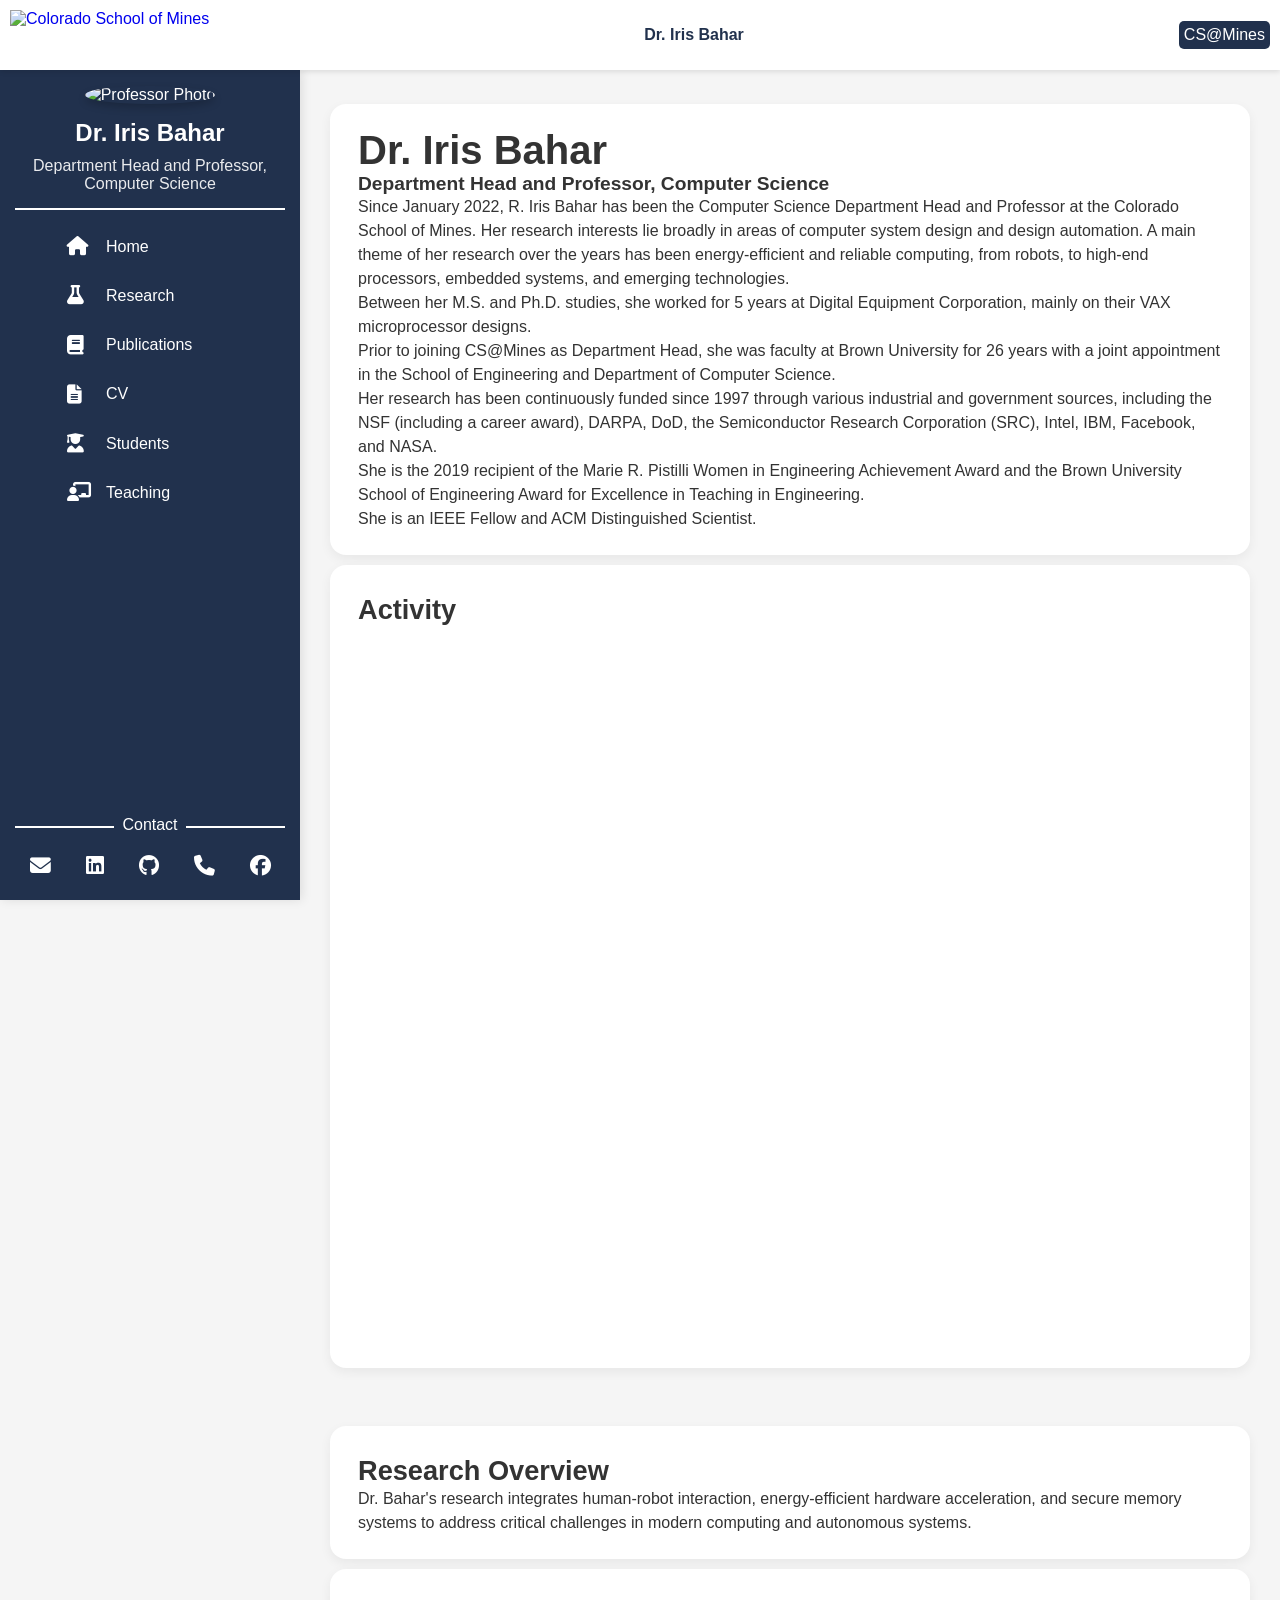
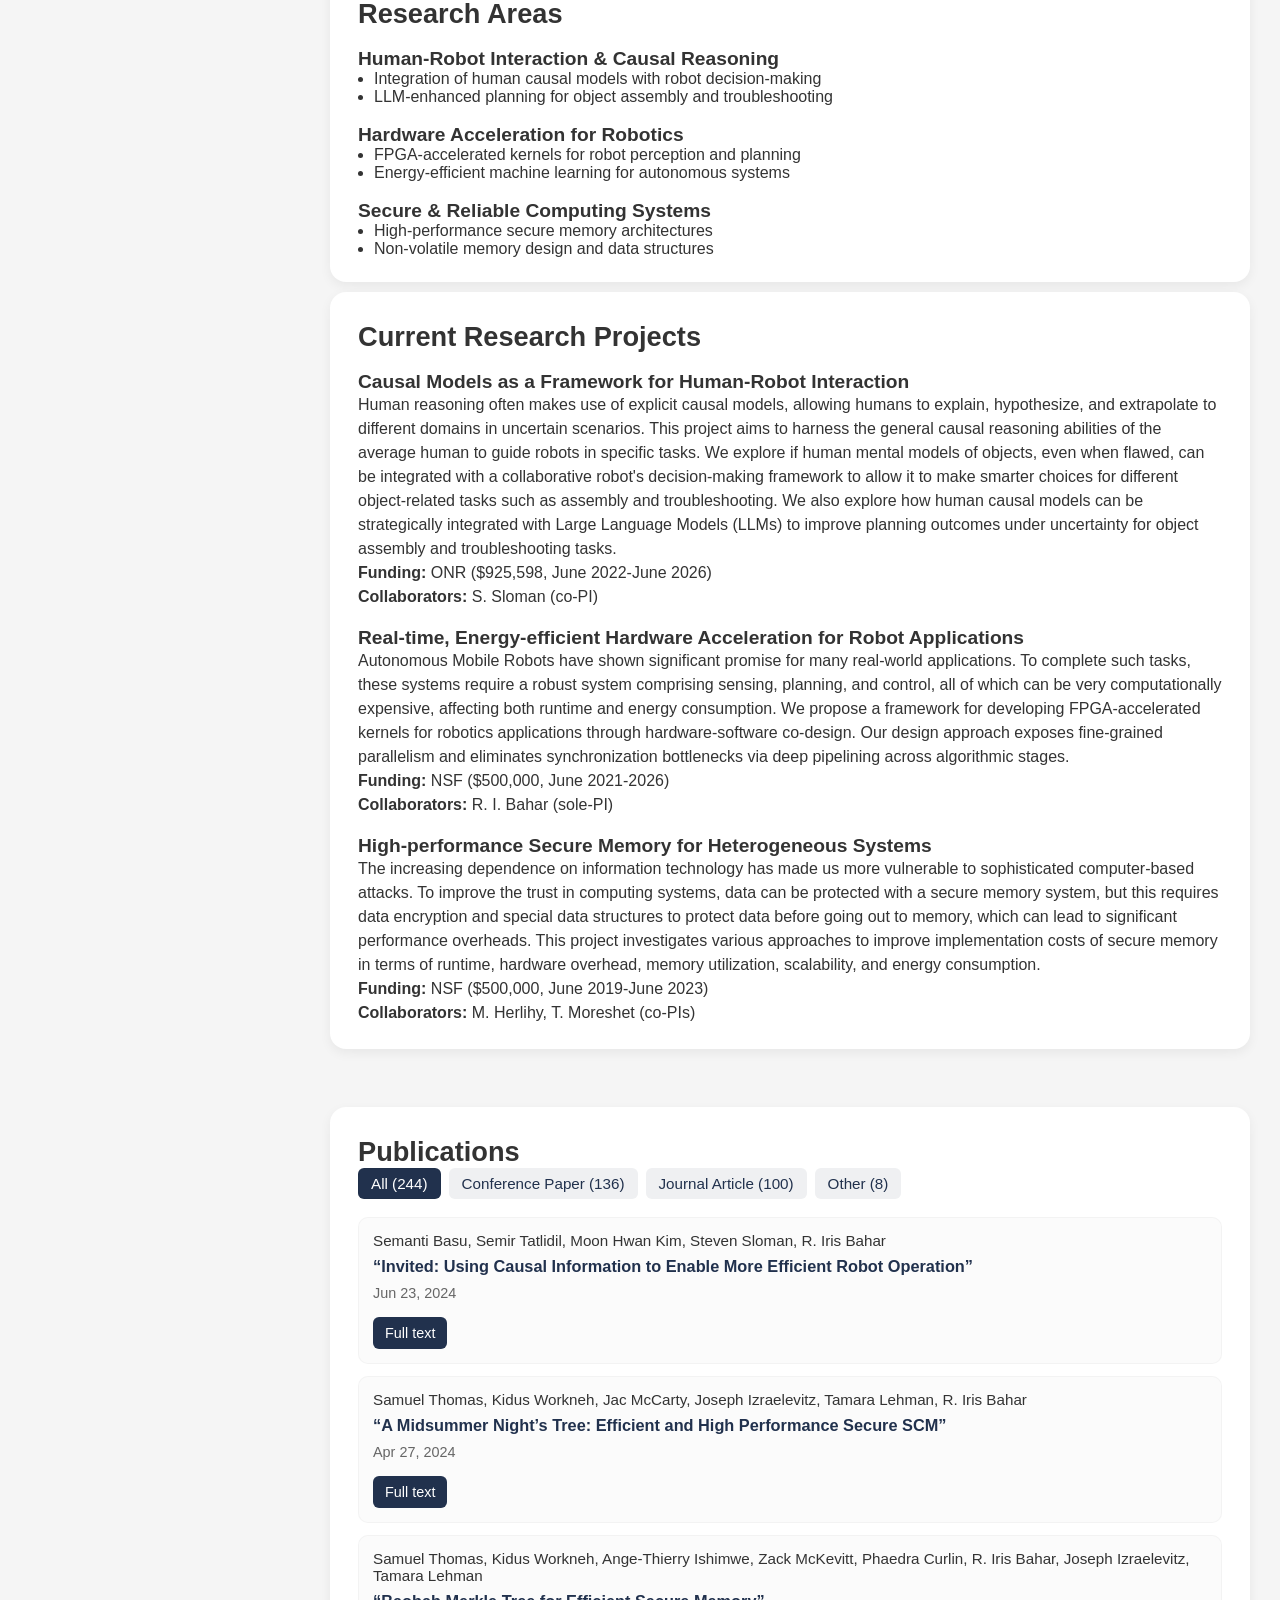
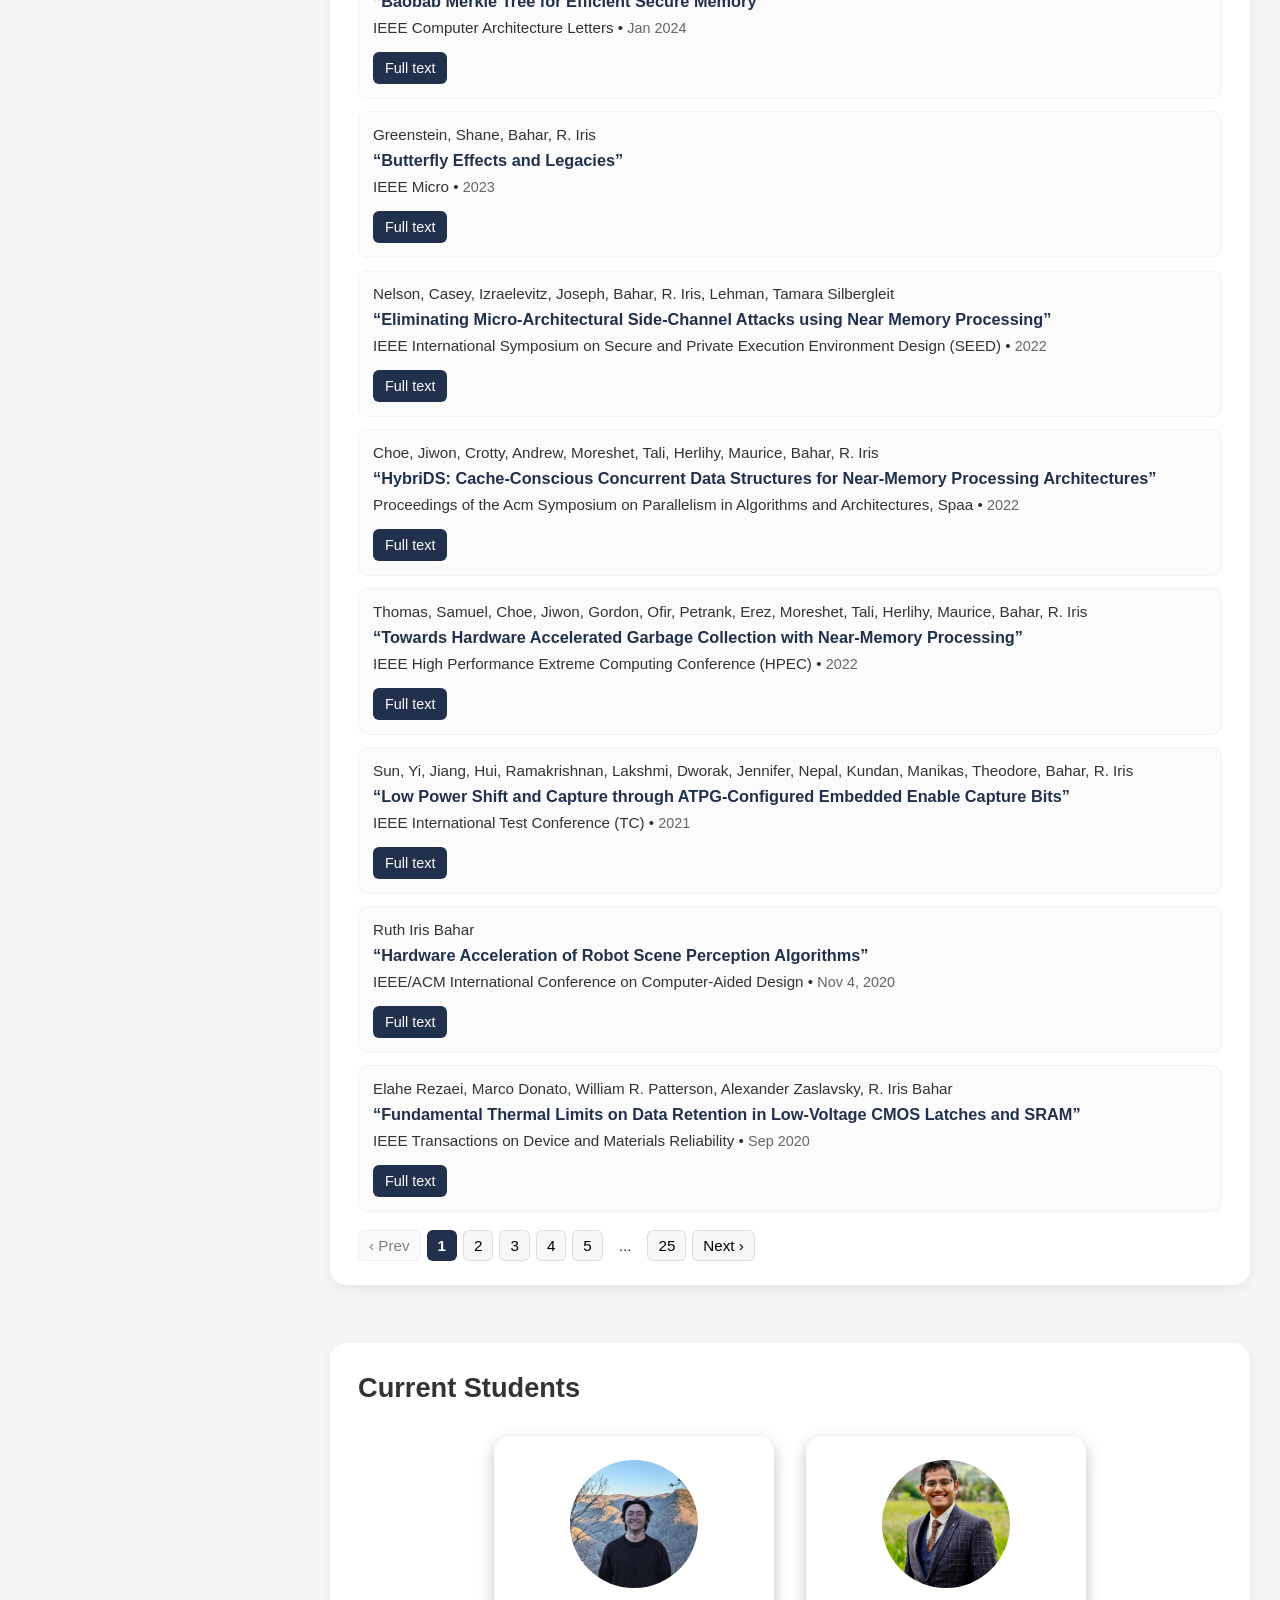
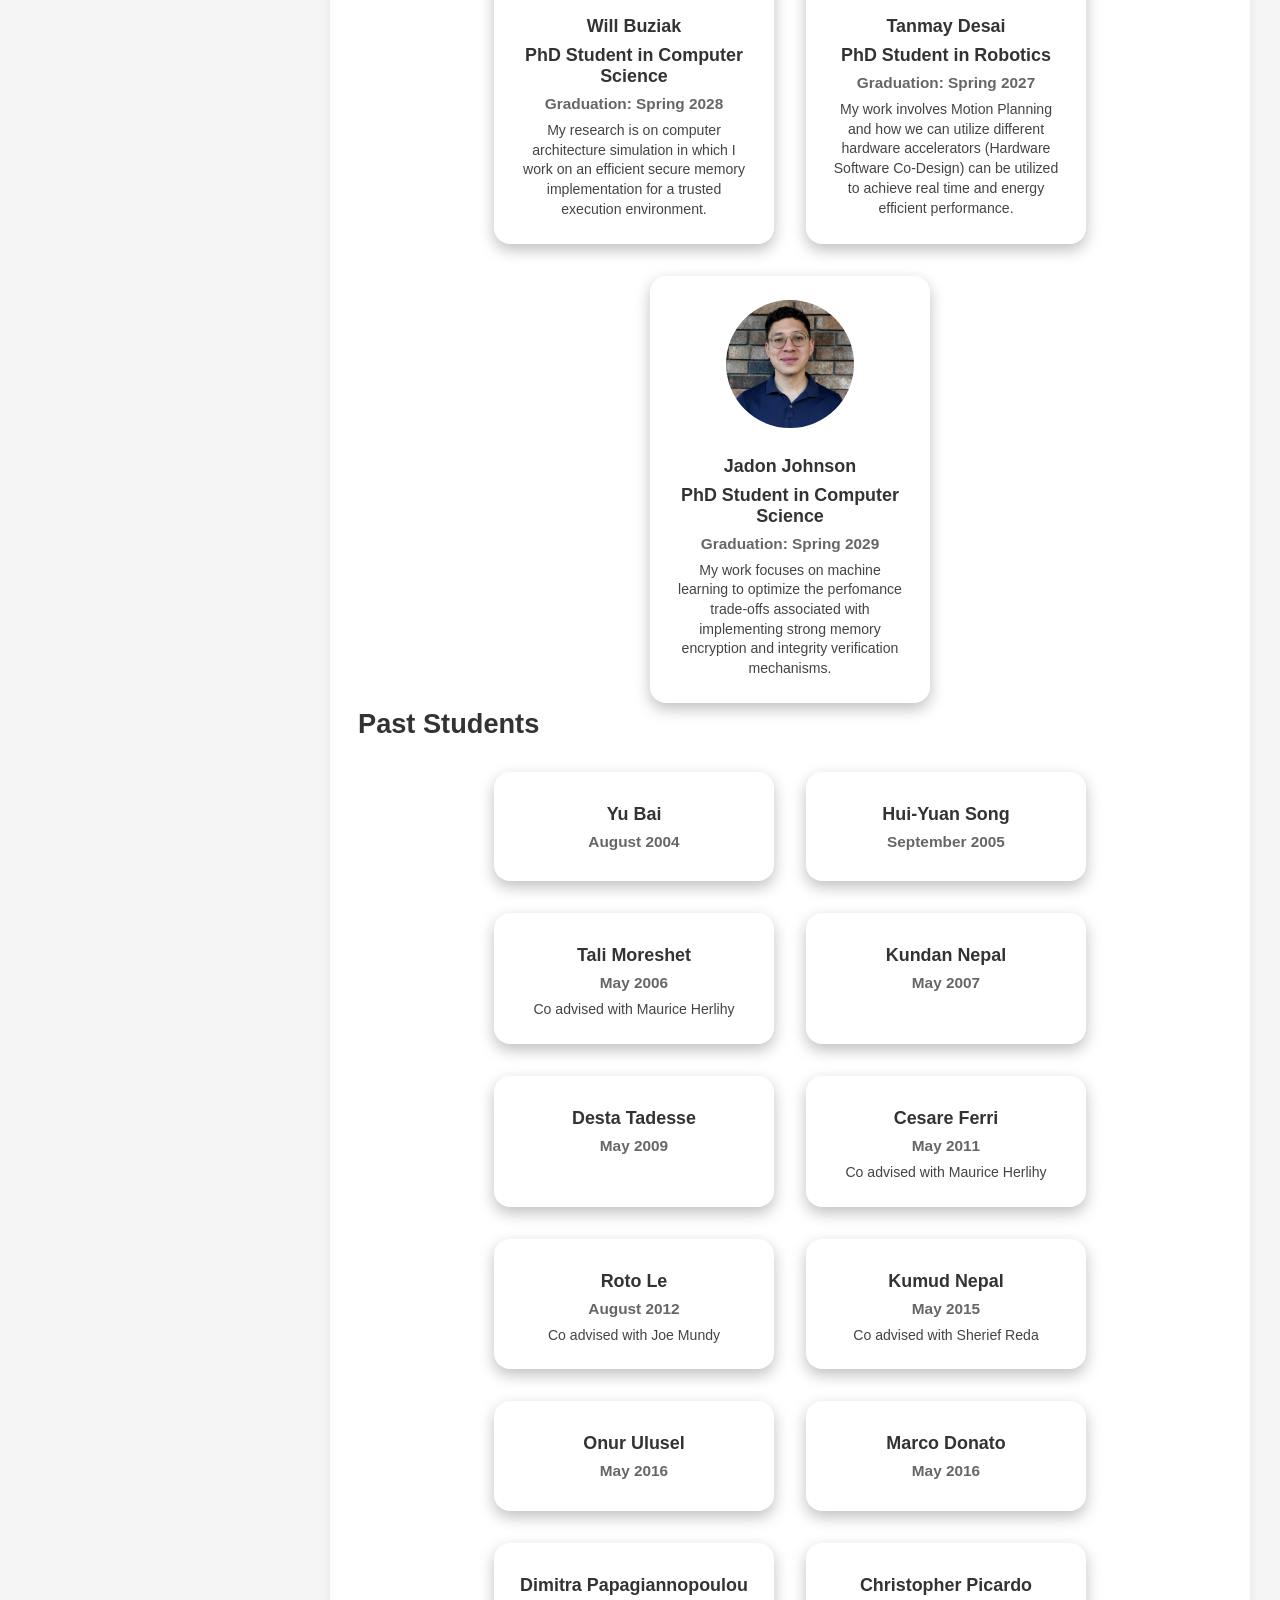
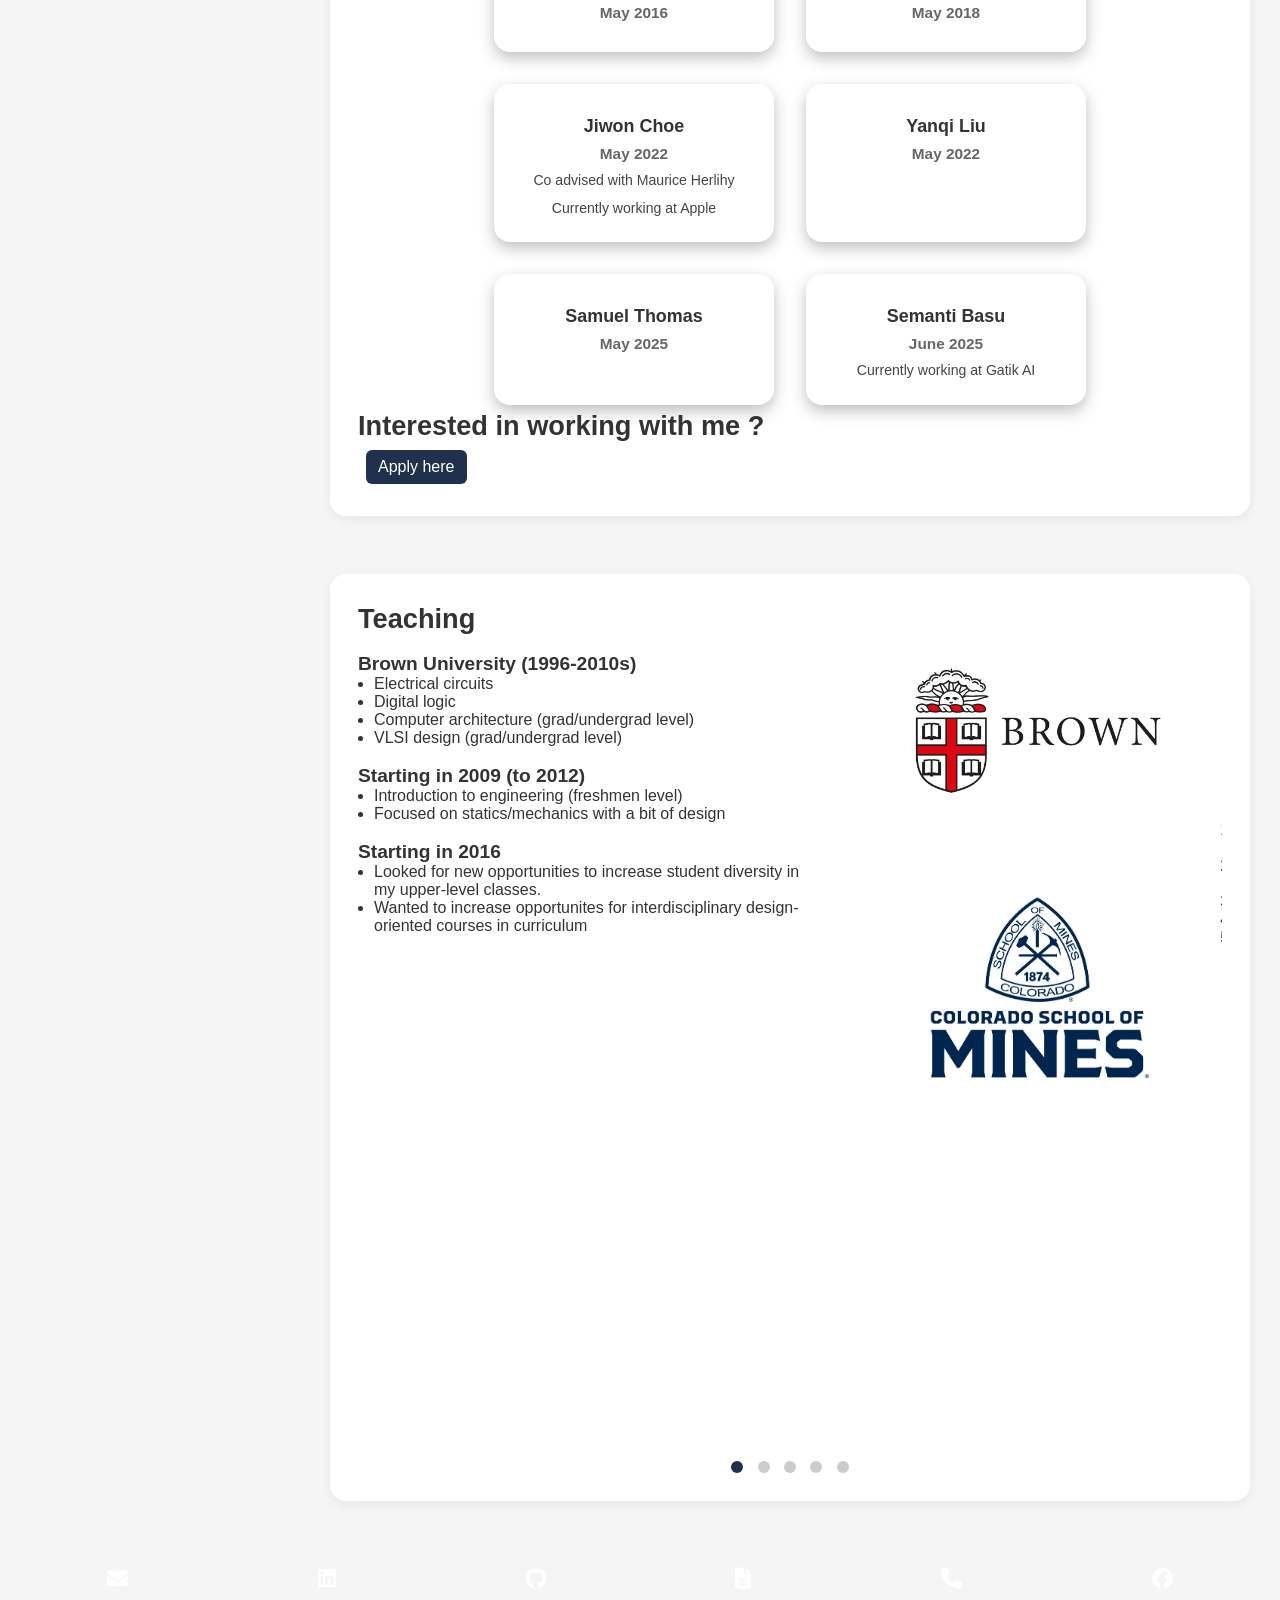
==== commit ad7cf9b6: "remove home.js and home.json; coded values into index.html" ====
--- a/index.html
+++ b/index.html
@@ -136,9 +136,14 @@
       <div>
         <section id="home" class="content-section">
           <div class="content-card">
-            <h1 id="name"></h1>
-            <h3 id="title"></h3>
-            <p id="desc"></p>
+            <h1>Dr. Iris Bahar</h1>
+            <h3>Department Head and Professor, Computer Science</h3>
+            <p>Since January 2022, R. Iris Bahar has been the Computer Science Department Head and Professor at the Colorado School of Mines. Her research interests lie broadly in areas of computer system design and design automation. A main theme of her research over the years has been energy-efficient and reliable computing, from robots, to high-end processors, embedded systems, and emerging technologies.</p>
+            <p>Between her M.S. and Ph.D. studies, she worked for 5 years at Digital Equipment Corporation, mainly on their VAX microprocessor designs.</p>
+            <p>Prior to joining CS@Mines as Department Head, she was faculty at Brown University for 26 years with a joint appointment in the School of Engineering and Department of Computer Science.</p>
+            <p>Her research has been continuously funded since 1997 through various industrial and government sources, including the NSF (including a career award), DARPA, DoD, the Semiconductor Research Corporation (SRC), Intel, IBM, Facebook, and NASA.</p>
+            <p>She is the 2019 recipient of the Marie R. Pistilli Women in Engineering Achievement Award and the Brown University School of Engineering Award for Excellence in Teaching in Engineering.</p>
+            <p>She is an IEEE Fellow and ACM Distinguished Scientist.</p>
           </div>
 
           <div class="content-card">
@@ -571,7 +576,6 @@
         </a>
       </div>
 
-    <script src="js/home.js"></script>
     <script src="js/publications.js"></script>
     <script src="js/carousel.js"></script>
     <script src="js/linkedin-posts.js"></script>
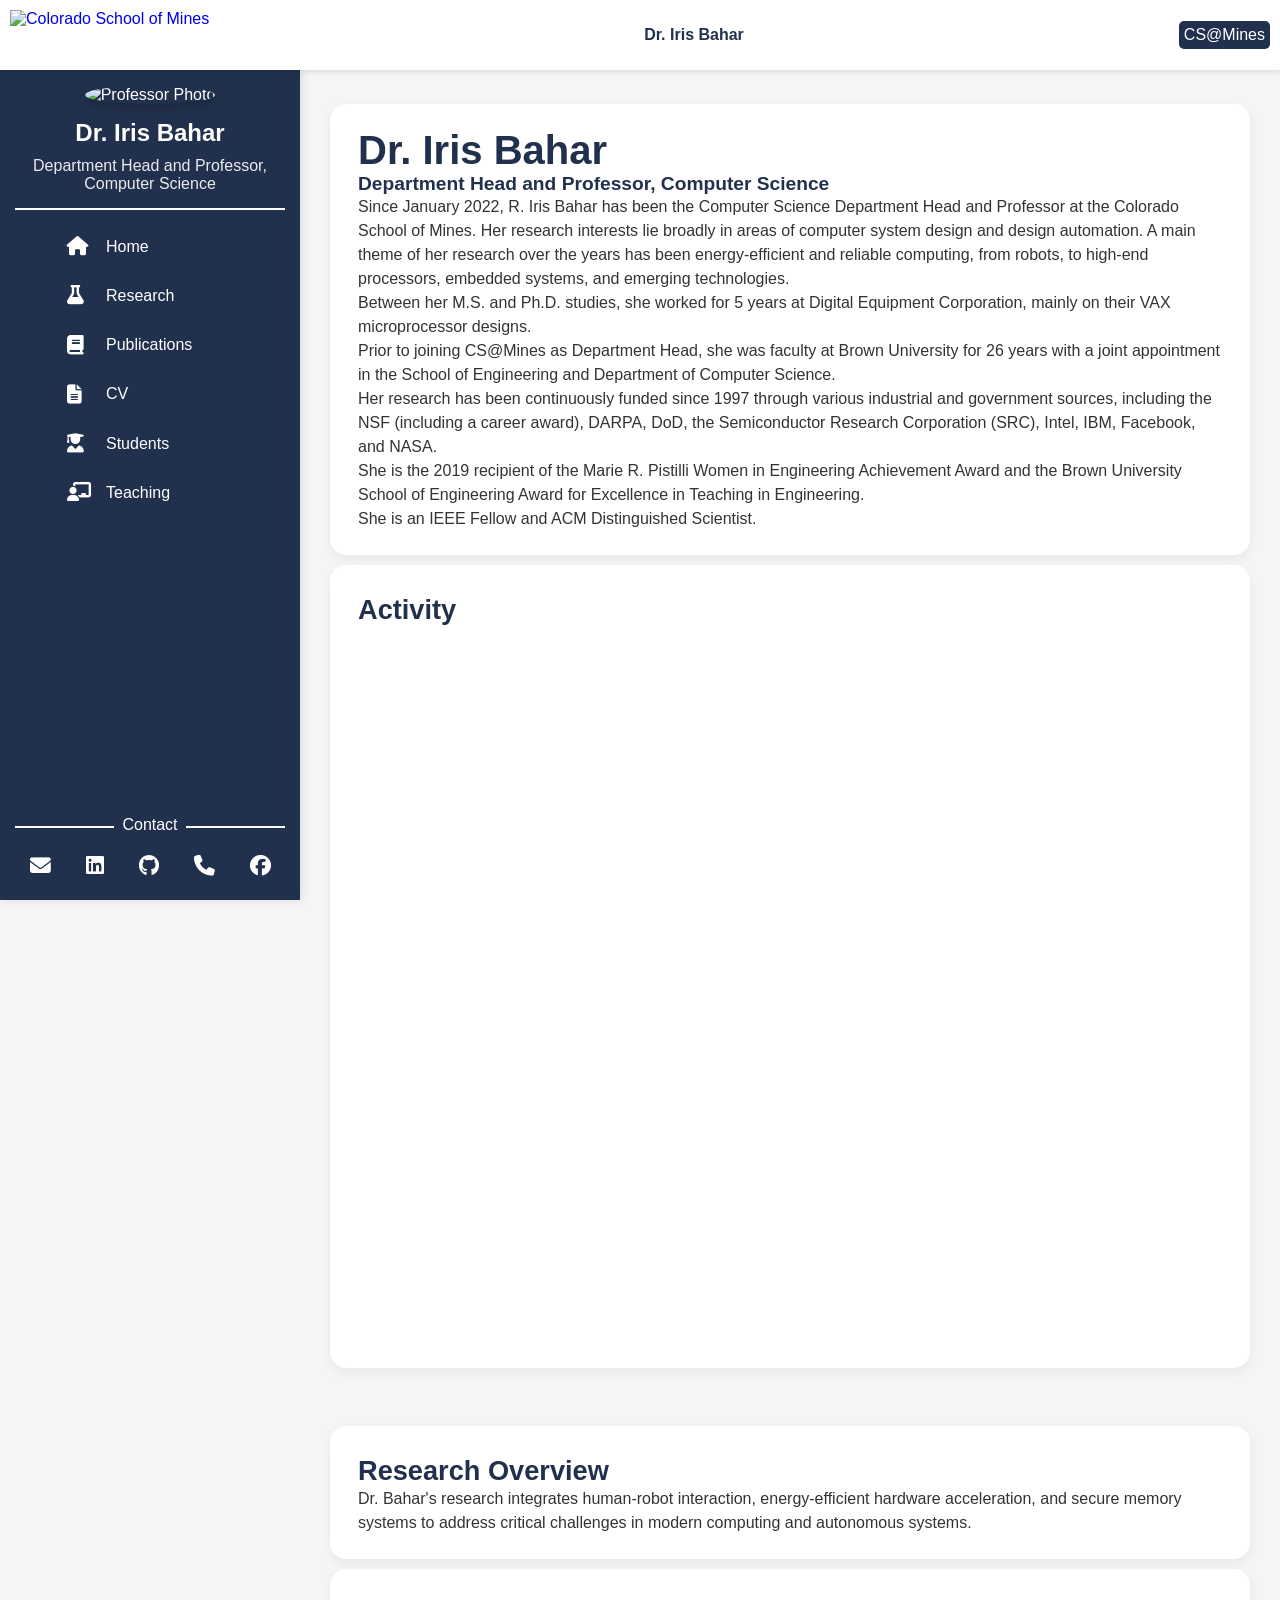
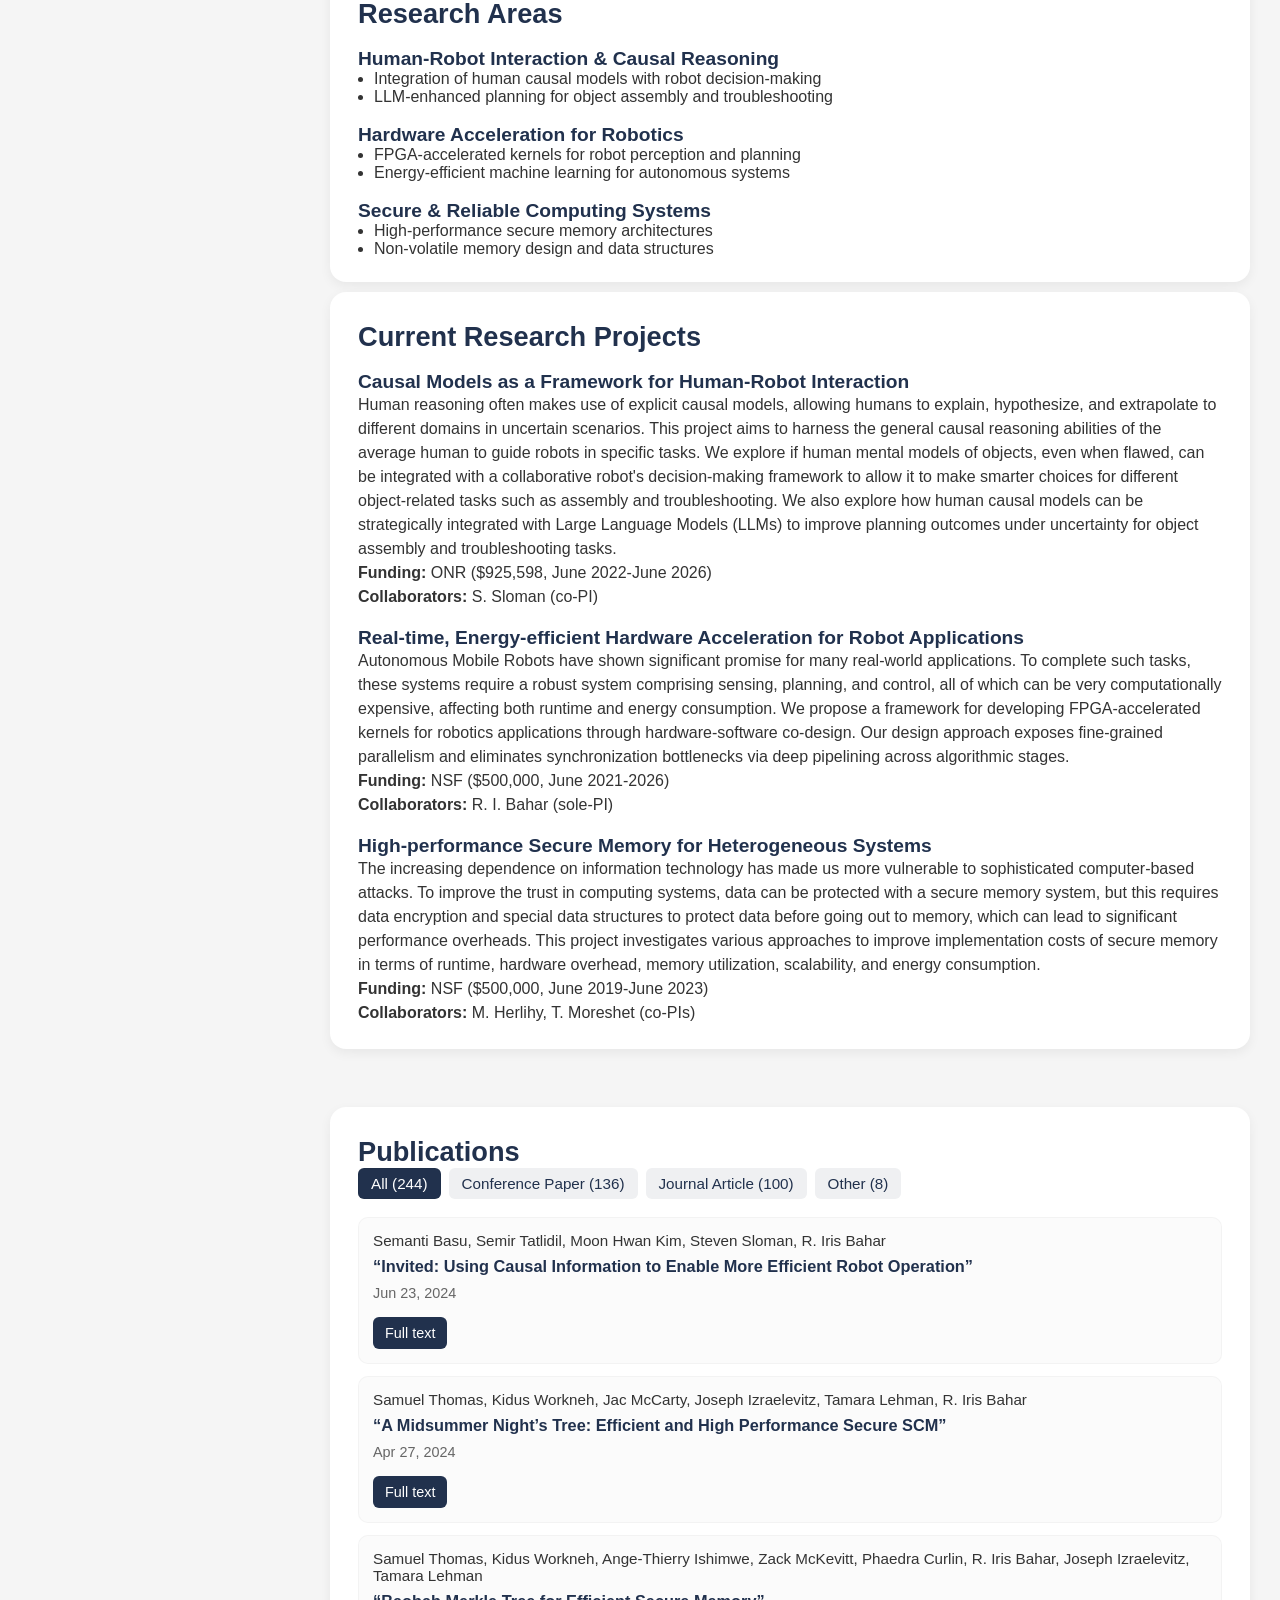
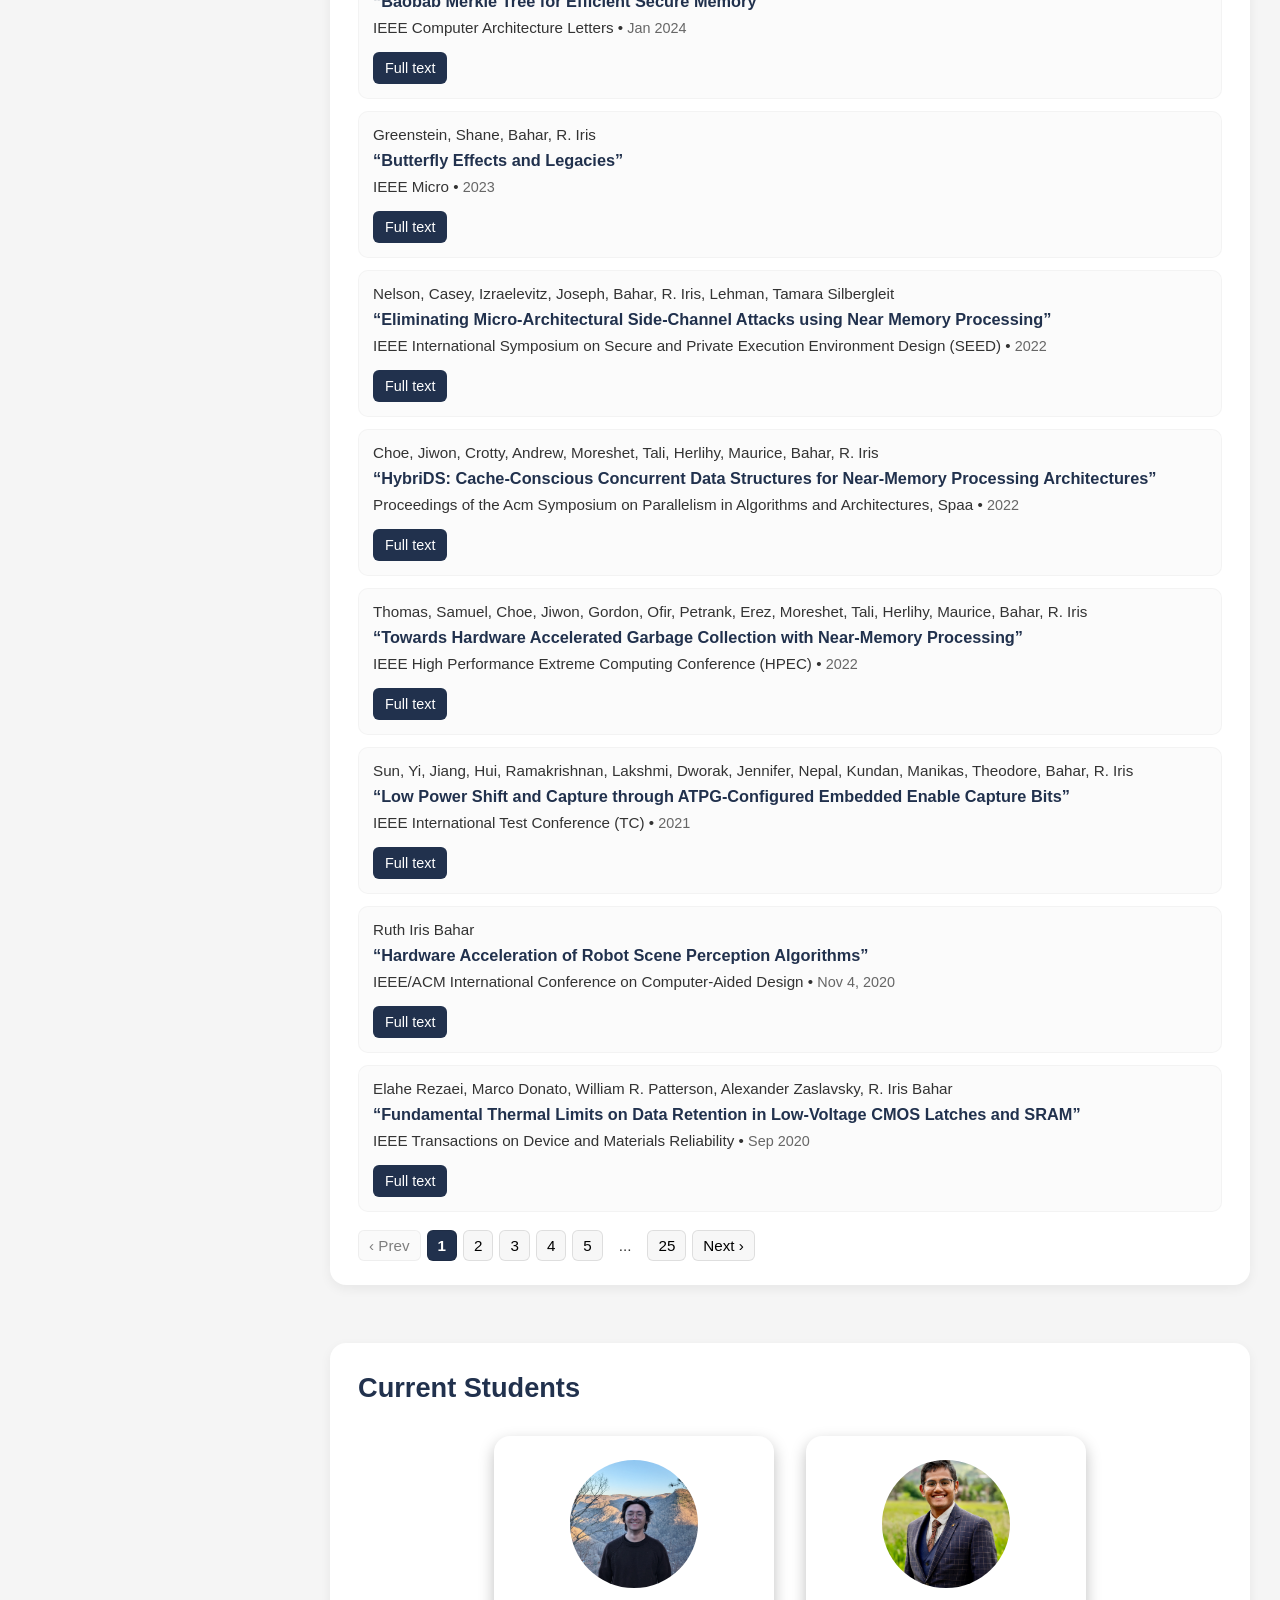
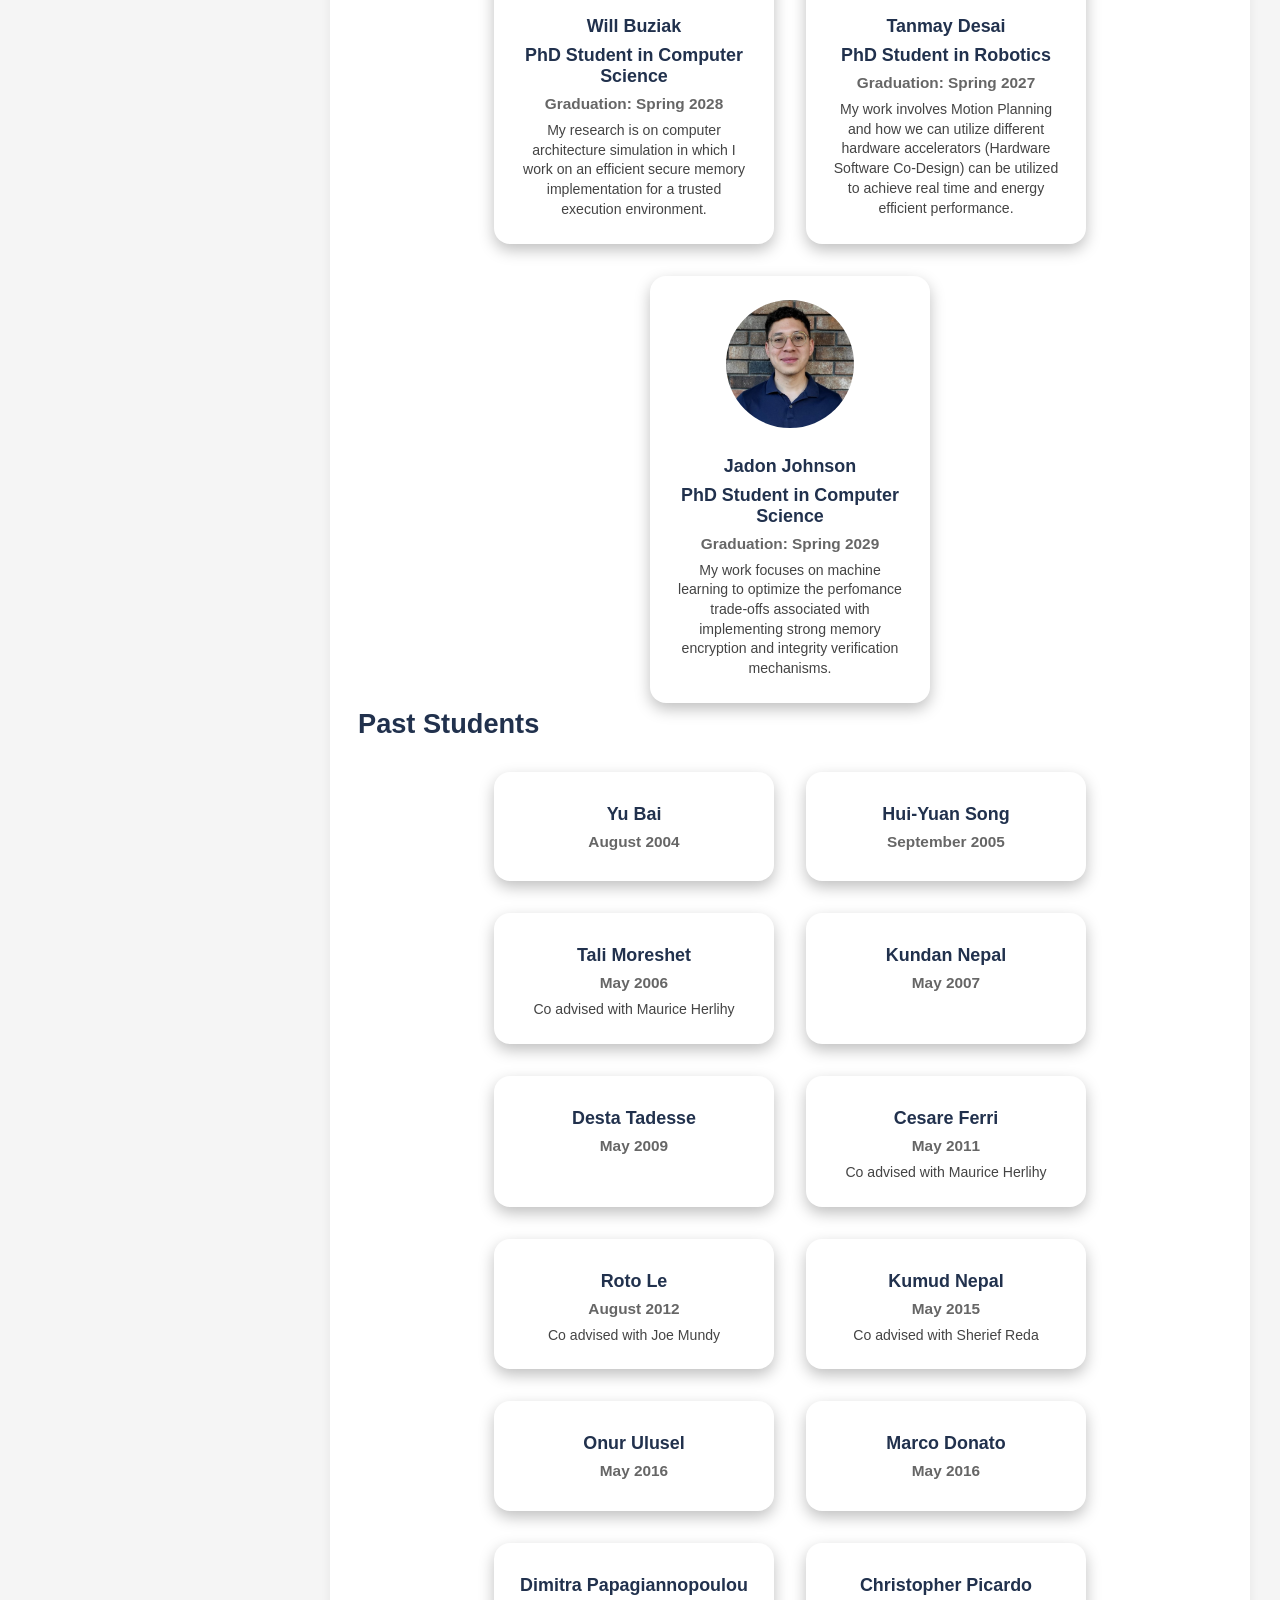
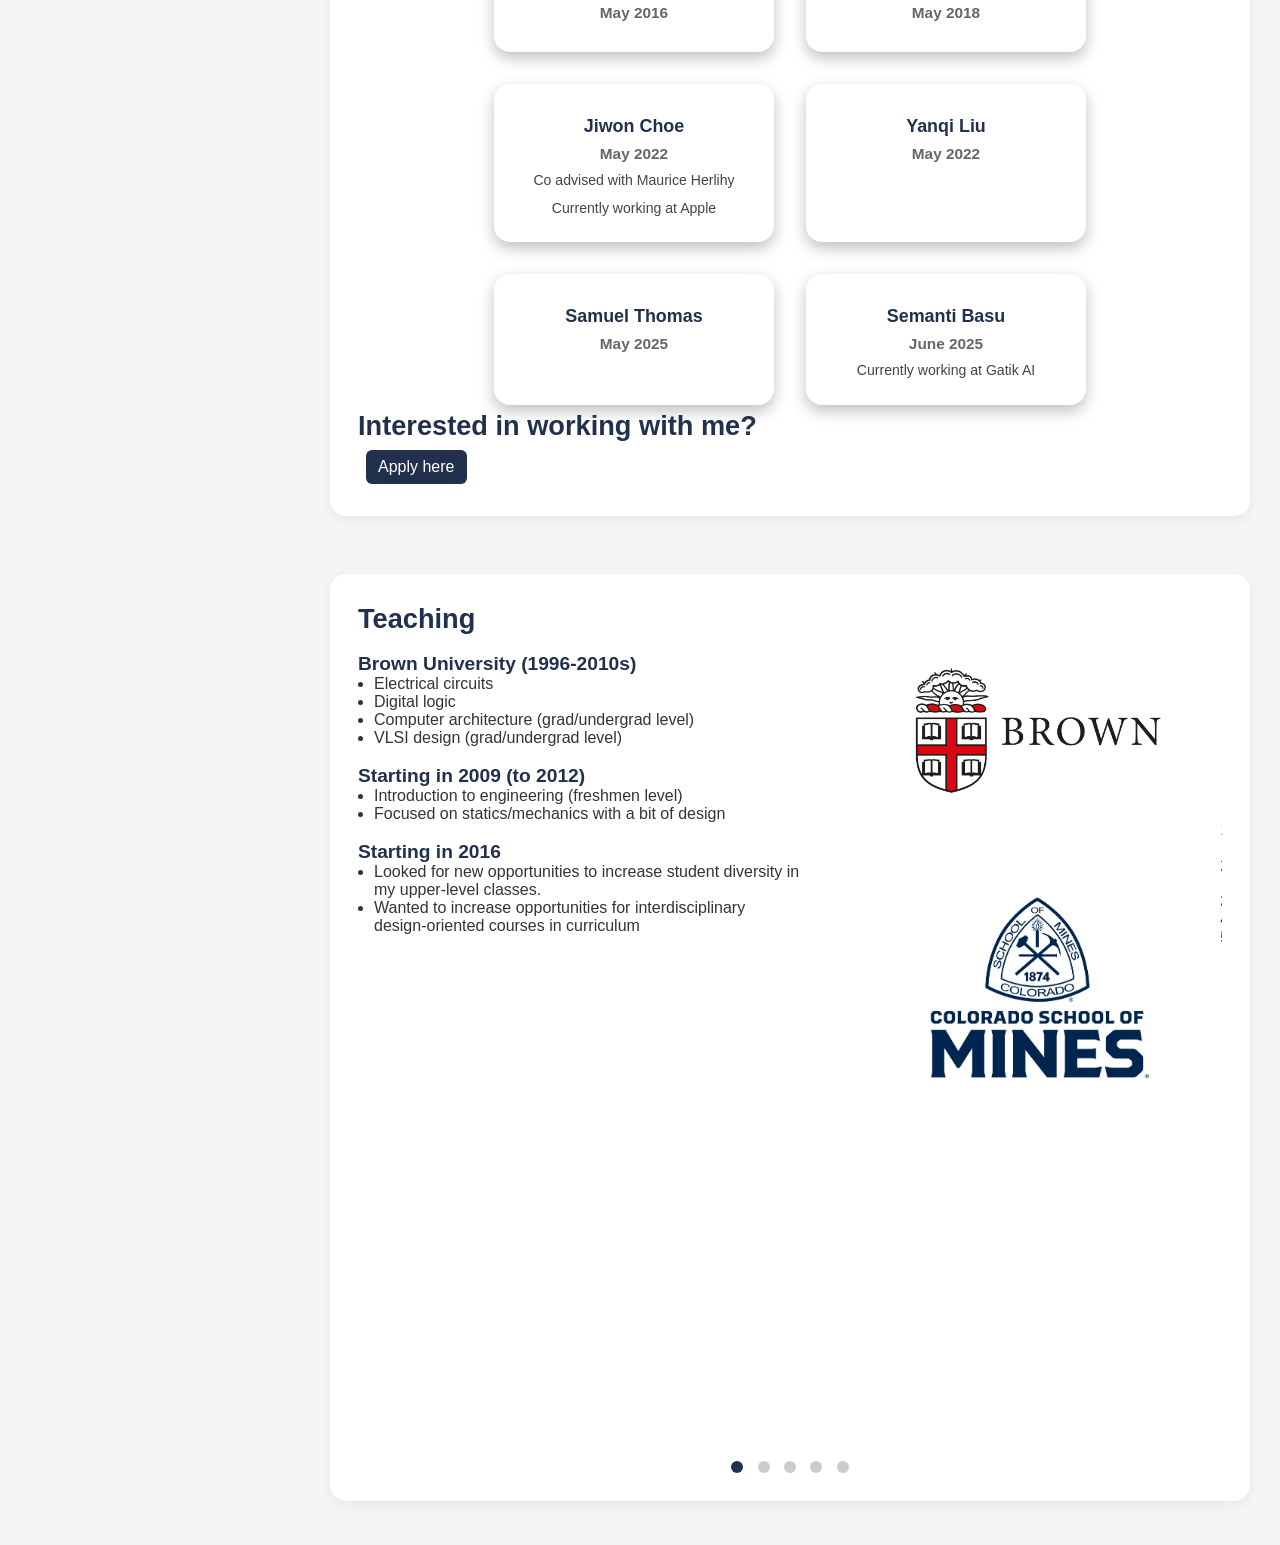
==== commit 9057adfd: "Fix typos and styling errors" ====
--- a/index.html
+++ b/index.html
@@ -25,7 +25,7 @@
           class="university-logo"
         />
       </a>
-      <a href="https://cs.mines.edu/faculty-and-staff/"  target="_blank" class="logo-link">
+      <a href="https://cs.mines.edu/faculty-and-staff/" target="_blank" class="logo-link">
       <h1 class="header-name">Dr. Iris Bahar</h1>
       </a>
       <a href="https://cs.mines.edu/" target="_blank" class="cs-mines">
@@ -272,7 +272,7 @@
             <div class="students-container"></div>
             <h2>Past Students</h2>
             <div class="past-students-container"></div>
-            <h2>Interested in working with me ?</h2>
+            <h2>Interested in working with me?</h2>
             <a
               href="https://forms.gle/cKDRh4af7XwyFLHu5"
               target="_blank"
@@ -315,7 +315,7 @@
                           classes.
                         </li>
                         <li>
-                          Wanted to increase opportunites for interdisciplinary design-oriented
+                          Wanted to increase opportunities for interdisciplinary design-oriented
                           courses in curriculum
                         </li>
                       </ul>
@@ -368,7 +368,7 @@
                       </ul>
                     </div>
                     <div class="card-column image-column">
-                      <img src="assets/images/pinball.PNG"></img>
+                      <img src="assets/images/pinball.PNG">
                       <br>
                         <!--TODO: Make video sizing responsive-->
                       <video width="380" height="240" controls>
@@ -425,7 +425,7 @@
                       <br>
 
                       <p><b>The Swarm Scallop Box</b></p>
-                      <p><i>Inspiration:</i><p>
+                      <p><i>Inspiration:</i></p>
                       <ul>
                         <li>Raise awareness of human interference on natural habitats and environments impacting sea life</li>
                         <li> Scallops open/close mouths to swim away from danger</li>
@@ -495,10 +495,10 @@
                       <br>
                       <br>
                       <br>
-                      <img width="480" height="360" src="assets/images/flowerbed2.PNG"></img>
+                      <img width="480" height="360" src="assets/images/flowerbed2.PNG">
                     </div>
                     <div class="card-column image-column">
-                        <img src="assets/images/flowerbed.PNG"></img>
+                        <img src="assets/images/flowerbed.PNG">
                         <br>
                         <br>
                         <video width="480" height="262" controls>
@@ -538,10 +538,15 @@
             </div>
           </div>
         </section>-->
+
       </div>
     </main>
       <div class="contact-links">
-        <a href="mailto:ribahar@mines.edu" class="contact-link" title="Email">
+        <a
+          href="mailto:ribahar@mines.edu"
+          class="contact-link"
+          title="Email"
+        >
           <i class="fa-solid fa-envelope"></i>
         </a>
         <a
@@ -553,17 +558,26 @@
           <i class="fa-brands fa-linkedin"></i>
         </a>
         <a
-          href="https://github.com"
+          href="https://github.com/irisbahar"
           target="_blank"
           class="contact-link"
           title="GitHub"
         >
           <i class="fa-brands fa-github"></i>
         </a>
-        <a href="assets/documents/rbahar_cv.pdf" target="_blank" class="contact-link">
+        <a
+          href="assets/documents/rbahar_cv.pdf"
+          target="_blank"
+          class="contact-link"
+          title="CV"
+        >
             <i class="fa-solid fa-file-lines"></i>
           </a>
-        <a href="tel:+13033842184" class="contact-link" title="Phone">
+        <a
+          href="tel:+13033842184"
+          class="contact-link"
+          title="Phone"
+        >
           <i class="fa-solid fa-phone"></i>
         </a>
         <a
--- a/css/home.css
+++ b/css/home.css
@@ -9,6 +9,10 @@
   --accent-light: #dce7f5;
   --bg-light: #f5f5f5;
   --text-dark: #333;
+  /* Original Gray Option */
+  /*--card-dark: #333;*/
+  /* Blue option */
+  --card-dark: var(--primary-color);
   --white: #ffffff;
 }
 
--- a/css/sidebar.css
+++ b/css/sidebar.css
@@ -124,6 +124,14 @@
     padding: 12px;
 }
 
+/* Hide the body-level contact bar on desktop; the sidebar already shows contacts.
+   It reappears as a fixed mobile bar via the @media block below. */
+@media (min-width: 771px) {
+  body > .contact-links {
+    display: none;
+  }
+}
+
 .contact-link {
     color: var(--white);
     font-size: 1.3rem;
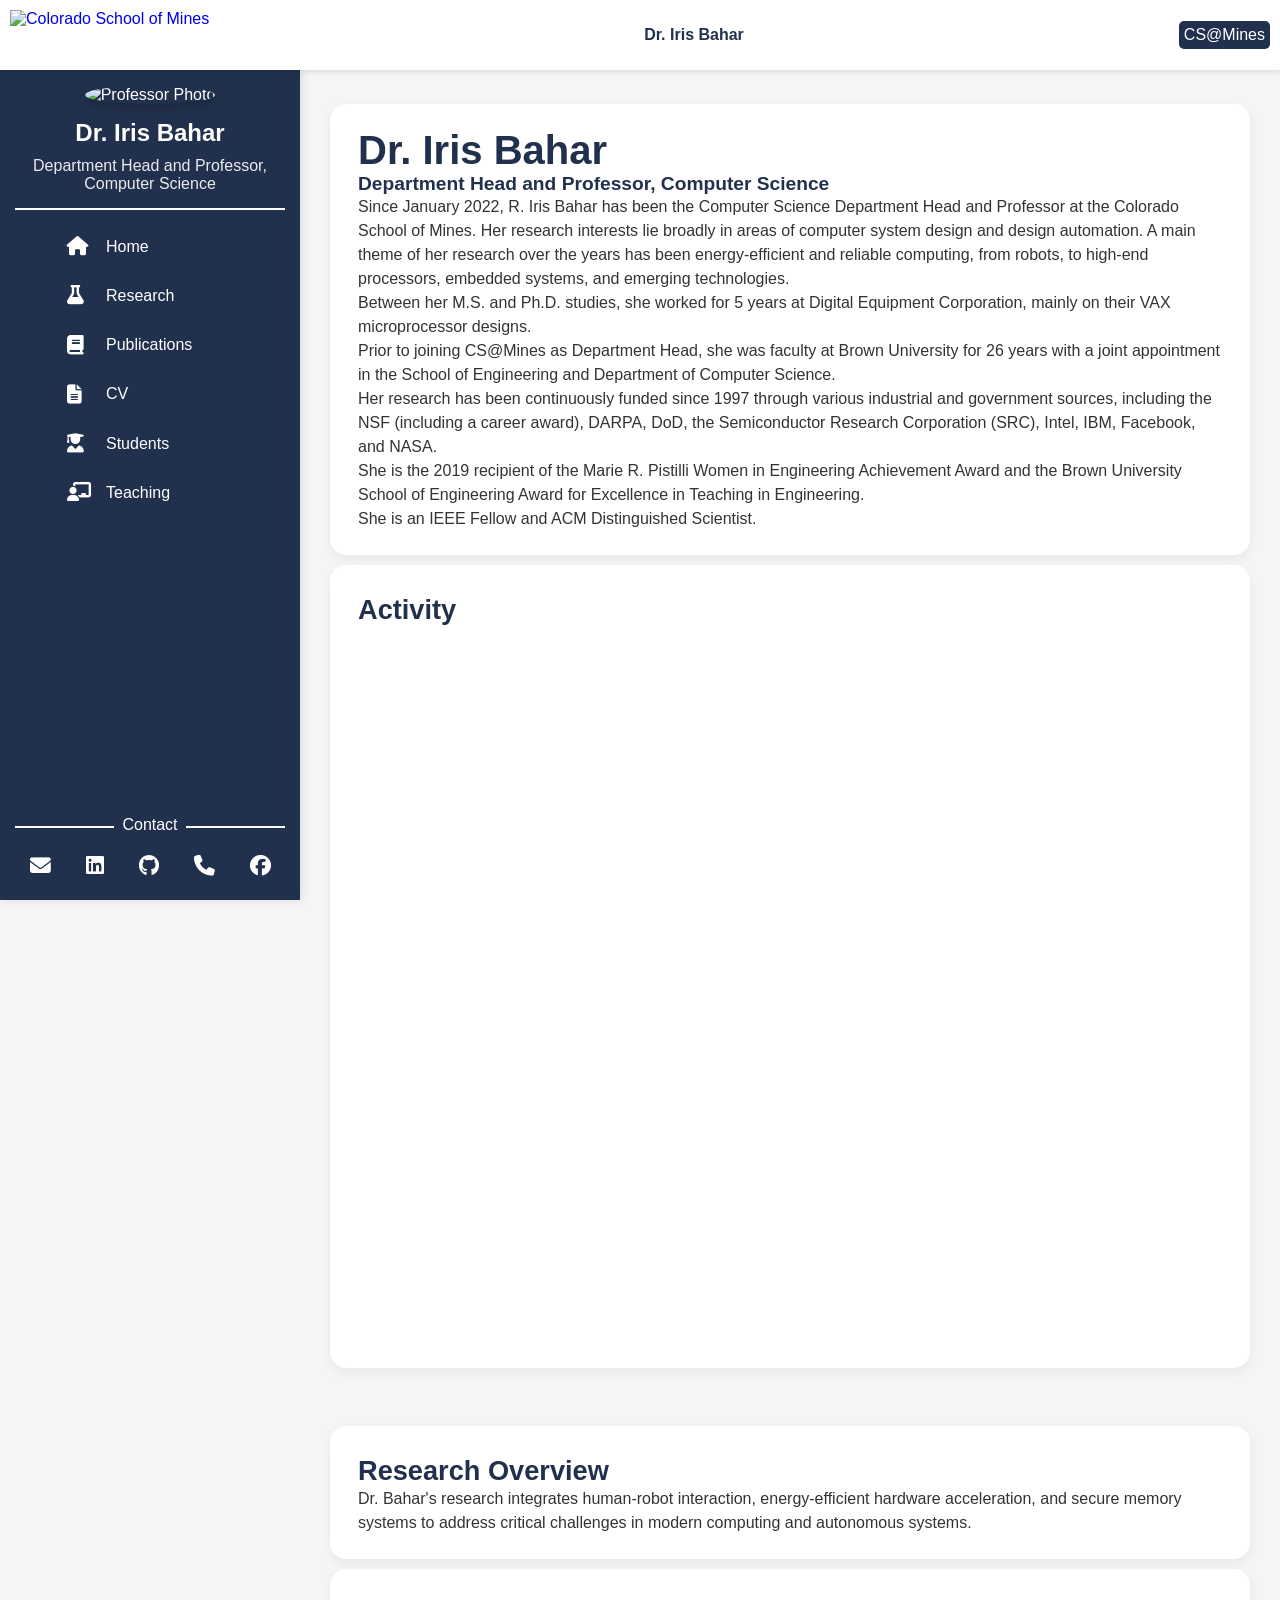
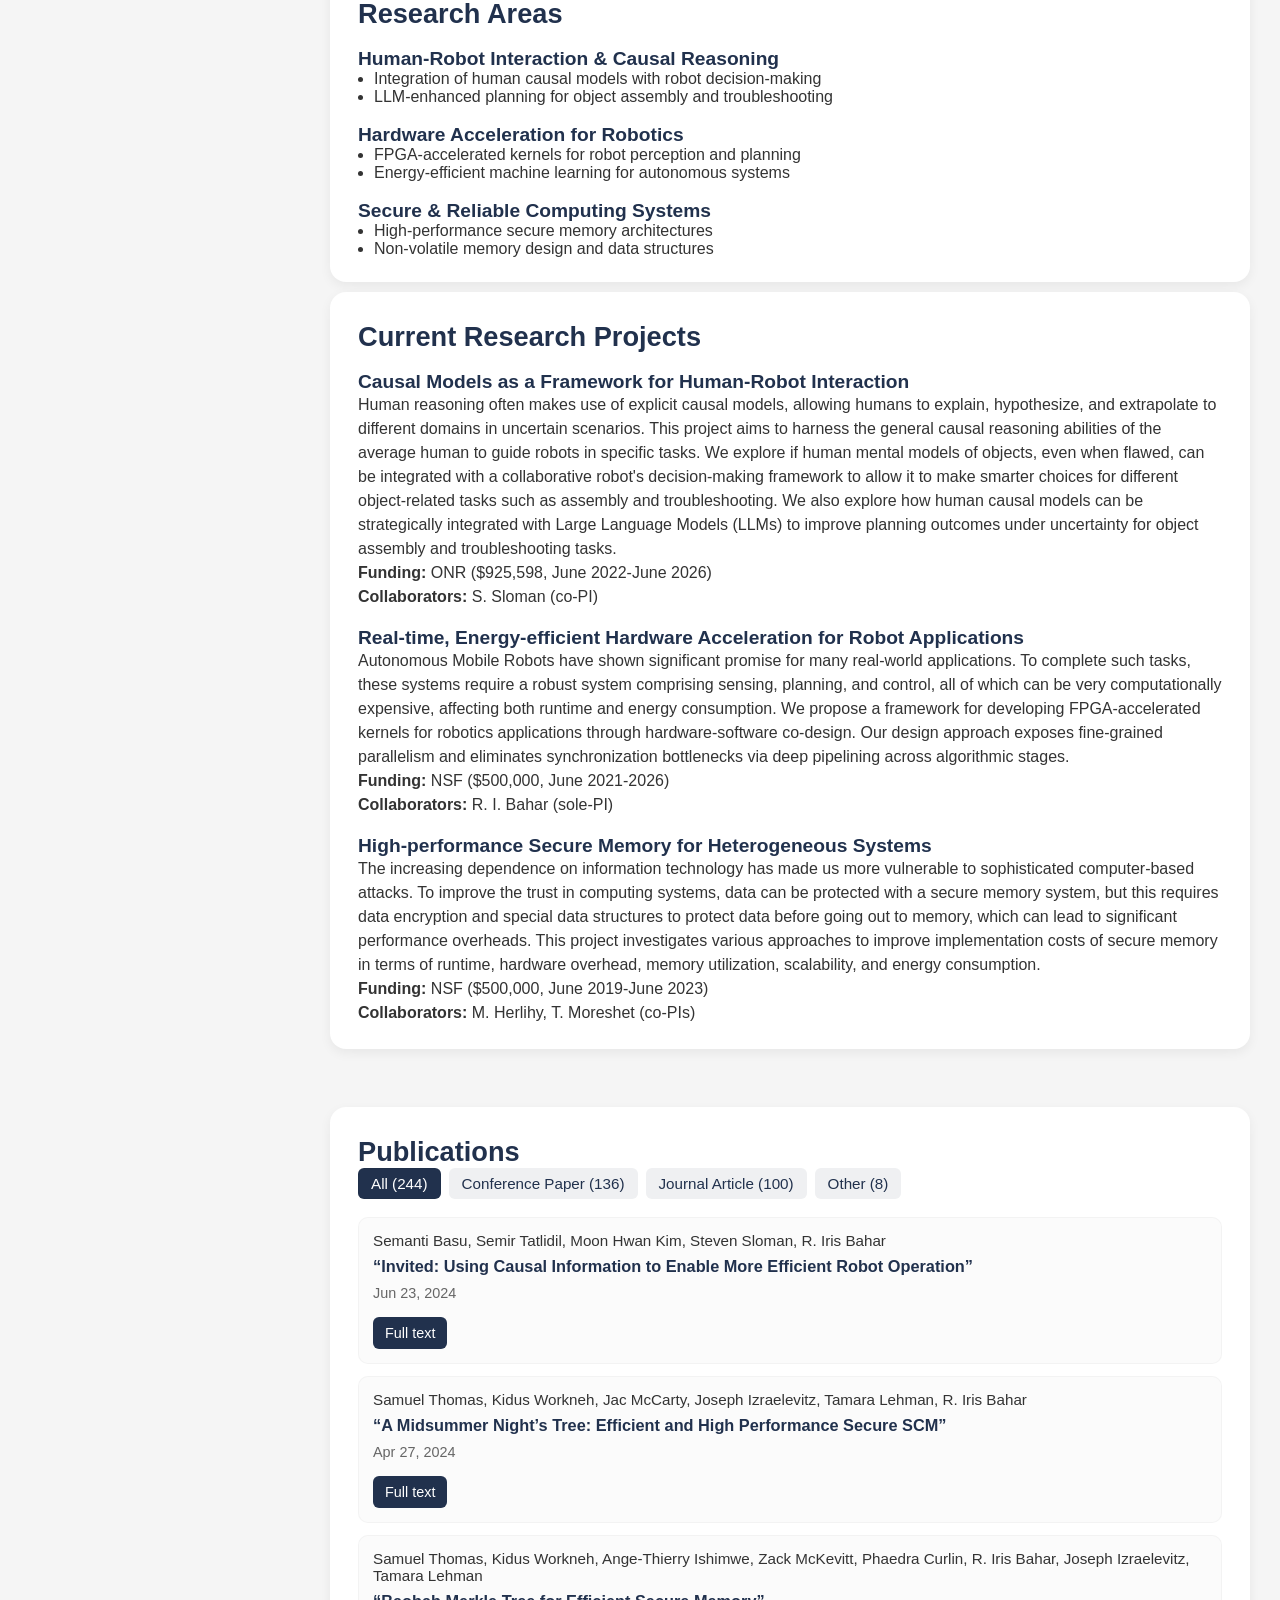
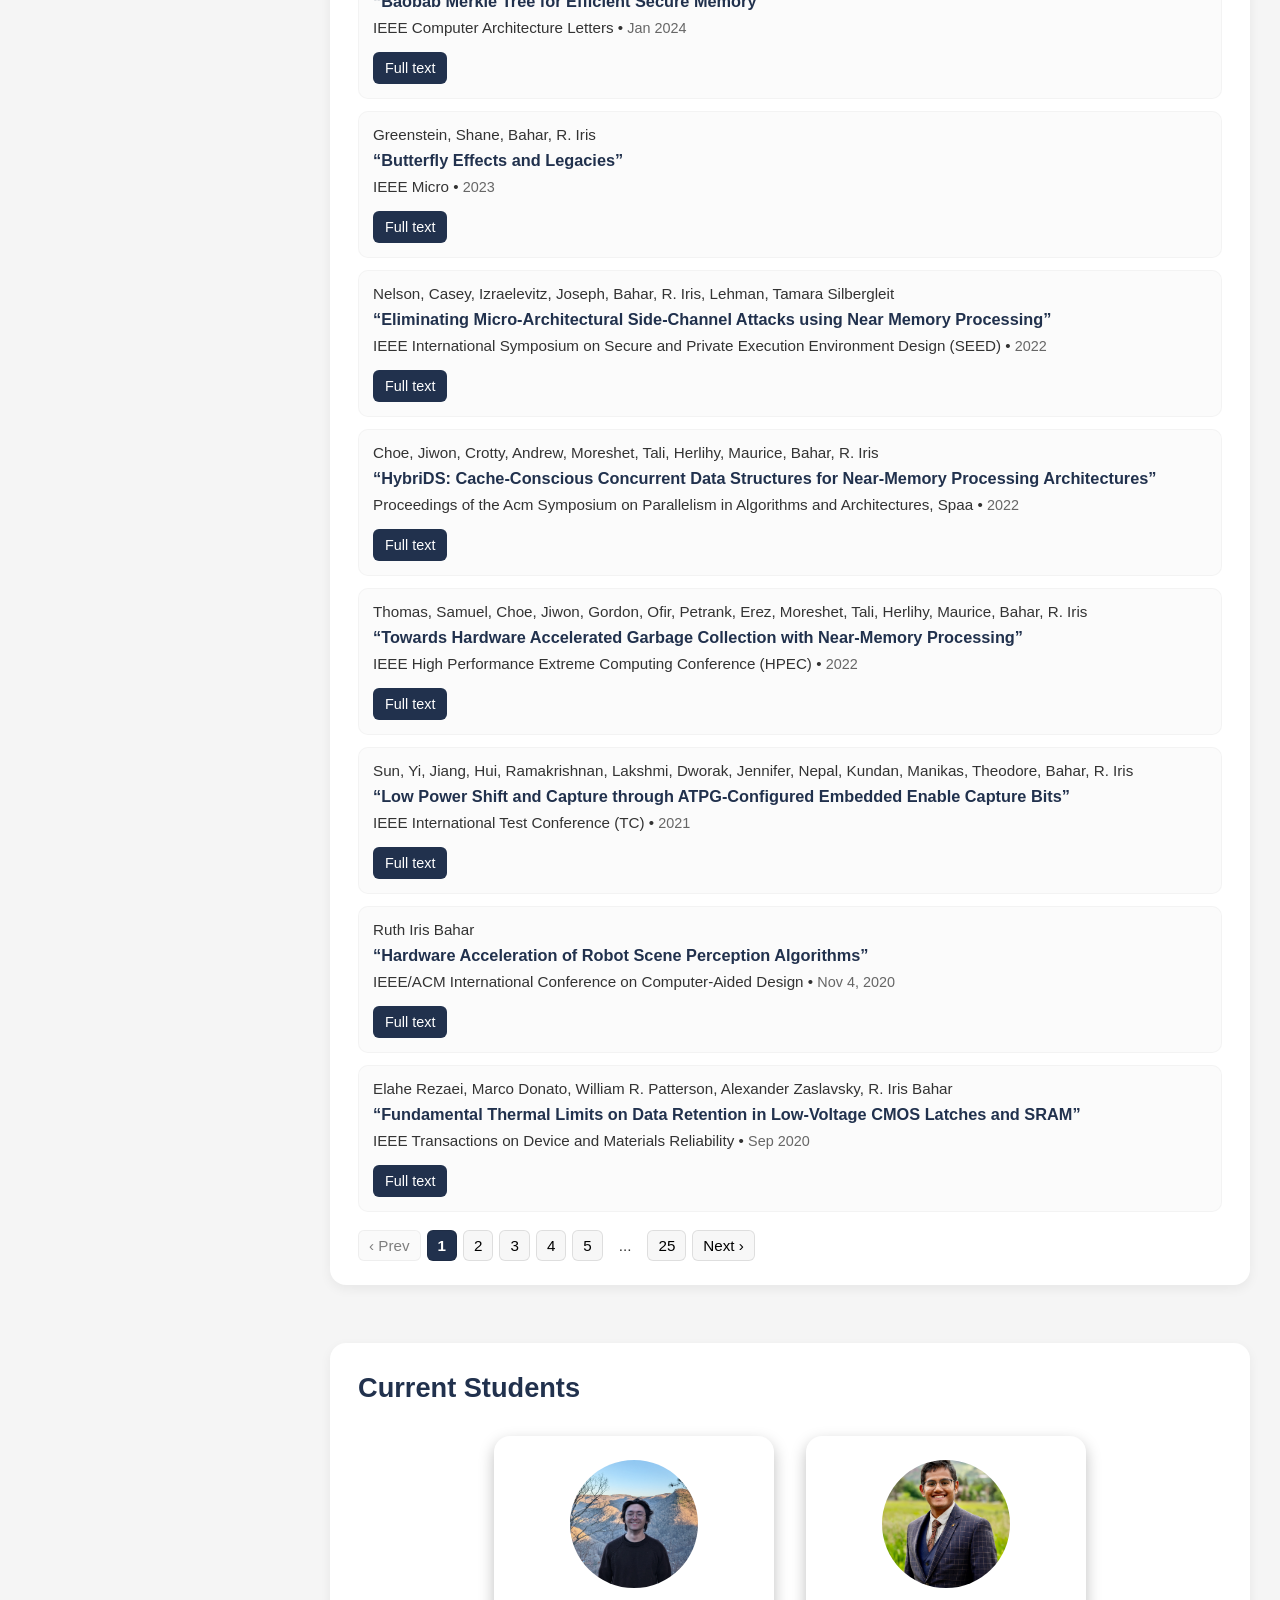
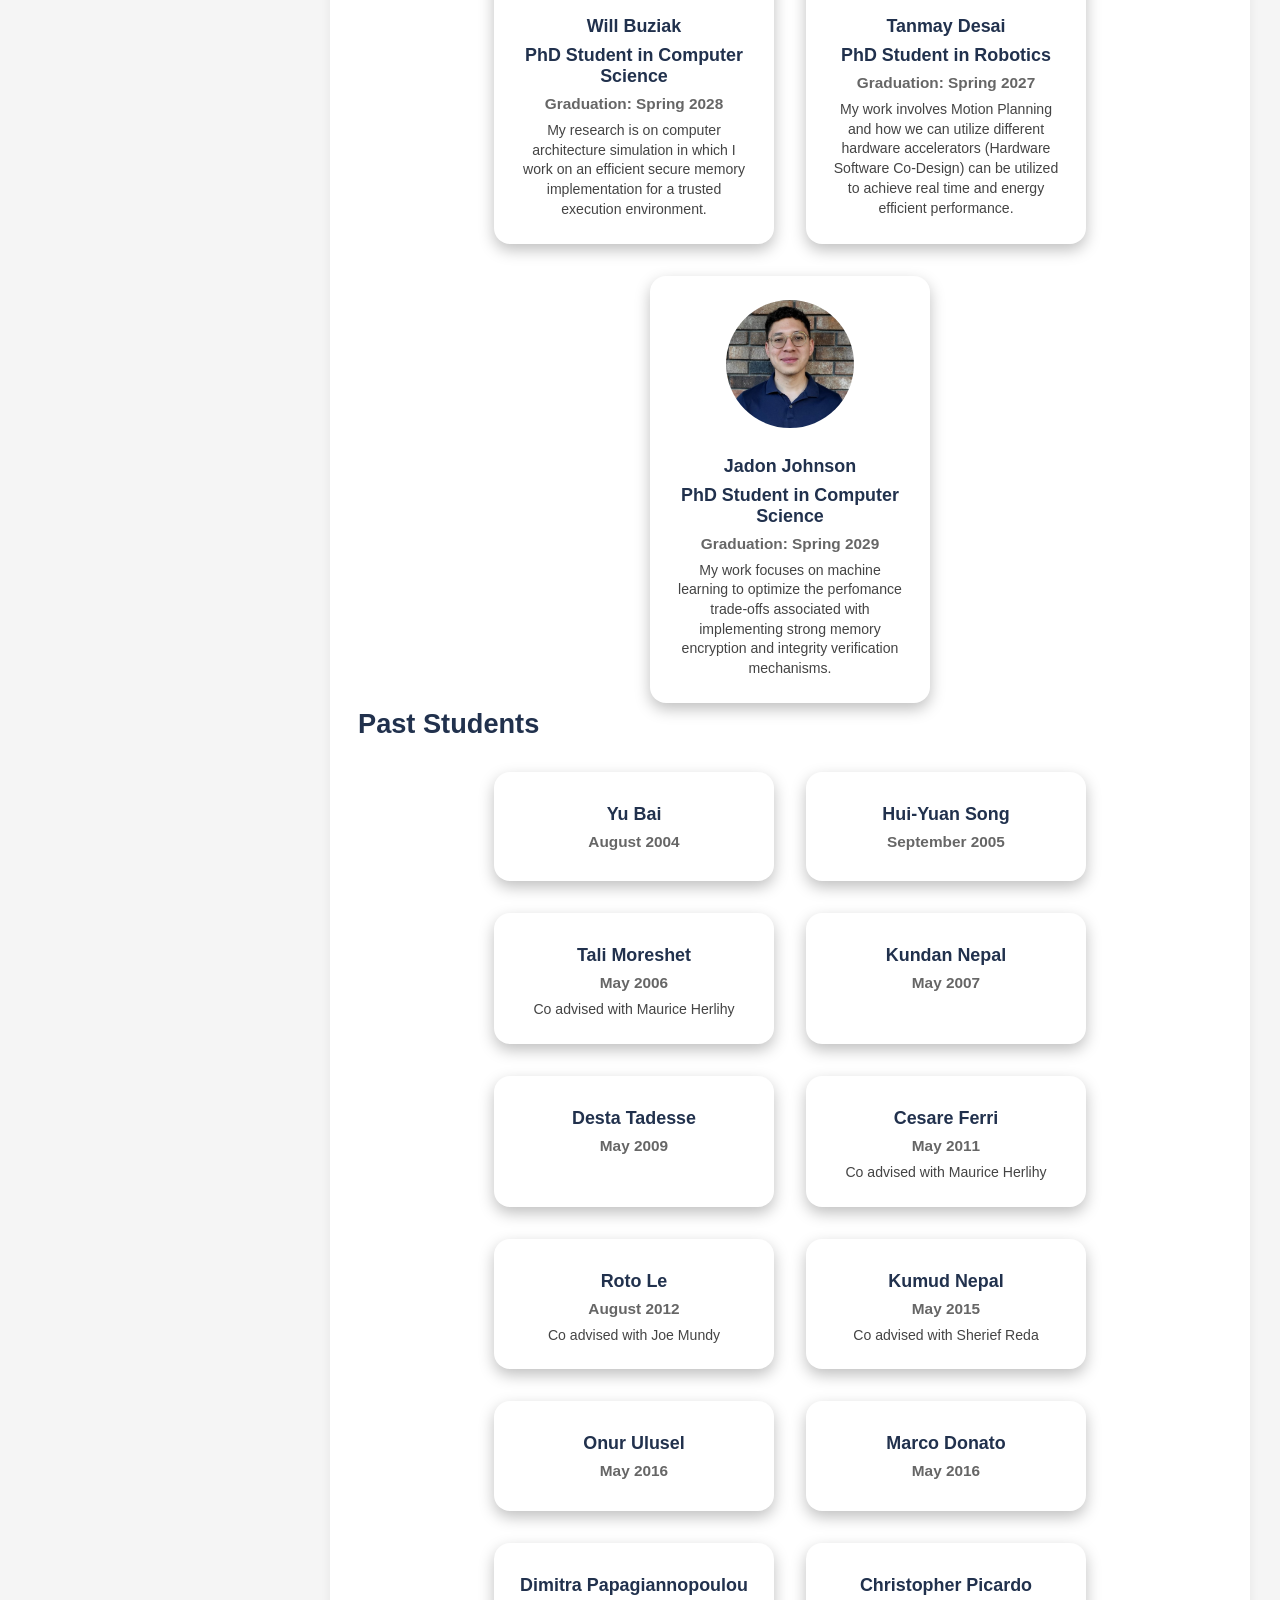
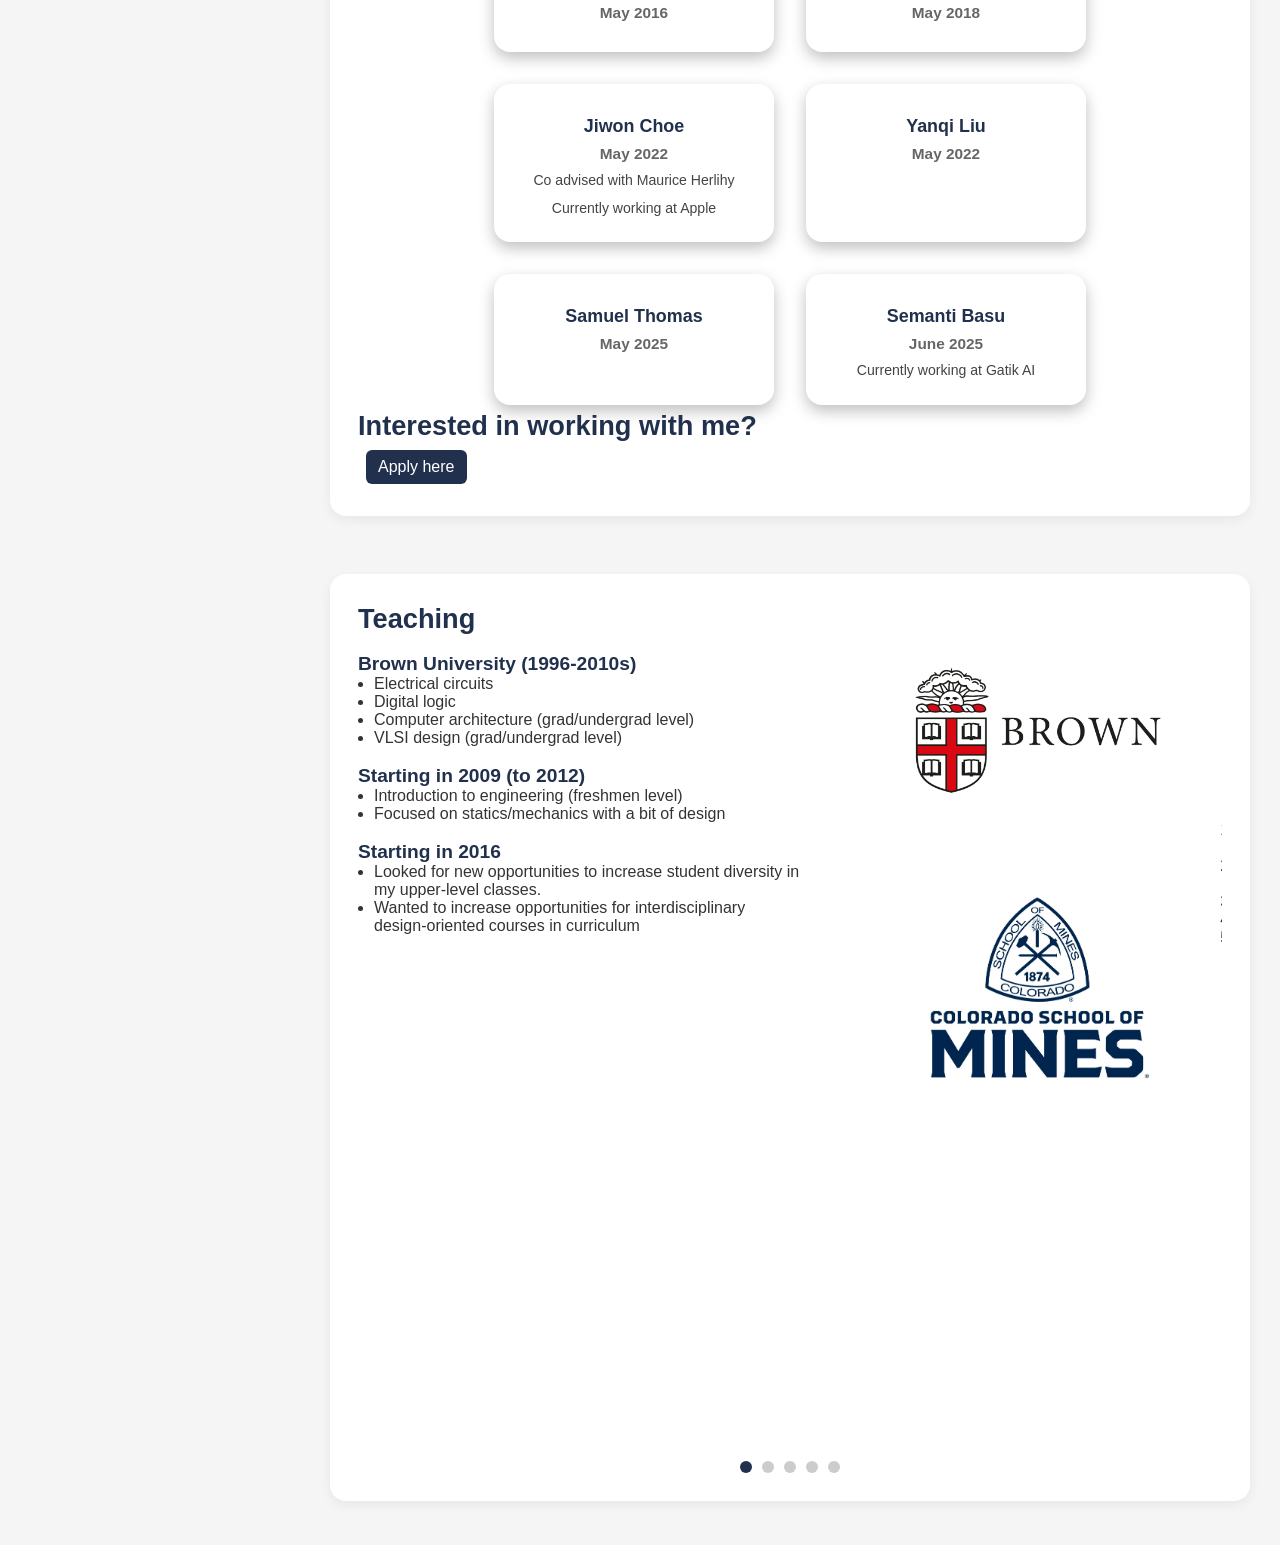
==== commit 5cebf6fe: "Fix accessibility, perf, and rendering bugs - Demote duplicate header <h1> to <span> - Add aria-hidd" ====
--- a/index.html
+++ b/index.html
@@ -18,17 +18,17 @@
   <body>
     <!-- Header -->
     <header class="header">
-      <a href="https://www.mines.edu/" target="_blank" class="logo-link">
+      <a href="https://www.mines.edu/" target="_blank" rel="noopener noreferrer" class="logo-link">
         <img
           src="https://www.mines.edu/wp-content/uploads/2023/05/Mines-Institutional-Mark.png"
           alt="Colorado School of Mines"
           class="university-logo"
         />
       </a>
-      <a href="https://cs.mines.edu/faculty-and-staff/" target="_blank" class="logo-link">
-      <h1 class="header-name">Dr. Iris Bahar</h1>
+      <a href="https://cs.mines.edu/faculty-and-staff/" target="_blank" rel="noopener noreferrer" class="logo-link">
+      <span class="header-name">Dr. Iris Bahar</span>
       </a>
-      <a href="https://cs.mines.edu/" target="_blank" class="cs-mines">
+      <a href="https://cs.mines.edu/" target="_blank" rel="noopener noreferrer" class="cs-mines">
         CS@Mines
       </a>
     </header>
@@ -52,46 +52,46 @@
       <ul class="nav-links">
         <li>
           <a href="#home" class="nav-link">
-            <i class="fa-solid fa-house"></i>
+            <i class="fa-solid fa-house" aria-hidden="true"></i>
             <span>Home</span>
           </a>
         </li>
         <li>
           <a href="#research" class="nav-link">
-            <i class="fa-solid fa-flask"></i>
+            <i class="fa-solid fa-flask" aria-hidden="true"></i>
             <span>Research</span>
           </a>
         </li>
         <li>
           <a href="#publications" class="nav-link">
-            <i class="fa-solid fa-book"></i>
+            <i class="fa-solid fa-book" aria-hidden="true"></i>
             <span>Publications</span>
           </a>
         </li>
         <li>
-          <a href="assets/documents/rbahar_cv.pdf" target="_blank" class="nav-link">
-            <i class="fa-solid fa-file-lines"></i>
+          <a href="assets/documents/rbahar_cv.pdf" target="_blank" rel="noopener noreferrer" class="nav-link">
+            <i class="fa-solid fa-file-lines" aria-hidden="true"></i>
             <span>CV</span>
           </a>
         </li>
         <li>
           <a href="#students" class="nav-link">
-            <i class="fa-solid fa-user-graduate"></i>
+            <i class="fa-solid fa-user-graduate" aria-hidden="true"></i>
             <span>Students</span>
           </a>
         </li>
         <li>
           <a href="#teaching" class="nav-link">
-            <i class="fa-solid fa-chalkboard-user"></i>
+            <i class="fa-solid fa-chalkboard-user" aria-hidden="true"></i>
             <span>Teaching</span>
           </a>
         </li>
-        <li>
-          <!--<a href="#appointment" class="nav-link">
-            <i class="fa-solid fa-calendar-check"></i>
+        <!-- <li>
+          <a href="#appointment" class="nav-link">
+            <i class="fa-solid fa-calendar-check" aria-hidden="true"></i>
             <span>Appointment</span>
-          </a>-->
-        </li>
+          </a>
+        </li> -->
       </ul>
 
       <hr class="hr-contacts" />
@@ -99,34 +99,34 @@
       <!-- Contact Links -->
       <div class="contact-links">
         <a href="mailto:ribahar@mines.edu" class="contact-link" title="Email">
-          <i class="fa-solid fa-envelope"></i>
+          <i class="fa-solid fa-envelope" aria-hidden="true"></i>
         </a>
         <a
           href="https://www.linkedin.com/in/r-iris-bahar-09a2915/"
-          target="_blank"
+          target="_blank" rel="noopener noreferrer"
           class="contact-link"
           title="LinkedIn"
         >
-          <i class="fa-brands fa-linkedin"></i>
+          <i class="fa-brands fa-linkedin" aria-hidden="true"></i>
         </a>
         <a
           href="https://github.com/irisbahar"
-          target="_blank"
+          target="_blank" rel="noopener noreferrer"
           class="contact-link"
           title="GitHub"
         >
-          <i class="fa-brands fa-github"></i>
+          <i class="fa-brands fa-github" aria-hidden="true"></i>
         </a>
         <a href="tel:+13033842184" class="contact-link" title="Phone">
-          <i class="fa-solid fa-phone"></i>
+          <i class="fa-solid fa-phone" aria-hidden="true"></i>
         </a>
         <a
           href="https://www.facebook.com/iris.bahar/"
-          target="_blank"
+          target="_blank" rel="noopener noreferrer"
           class="contact-link"
           title="Facebook"
         >
-          <i class="fa-brands fa-facebook"></i>
+          <i class="fa-brands fa-facebook" aria-hidden="true"></i>
         </a>
       </div>
     </nav>
@@ -275,7 +275,7 @@
             <h2>Interested in working with me?</h2>
             <a
               href="https://forms.gle/cKDRh4af7XwyFLHu5"
-              target="_blank"
+              target="_blank" rel="noopener noreferrer"
               id="apply-btn"
               >Apply here</a
             >
@@ -371,7 +371,7 @@
                       <img src="assets/images/pinball.PNG">
                       <br>
                         <!--TODO: Make video sizing responsive-->
-                      <video width="380" height="240" controls>
+                      <video width="380" height="240" controls preload="none">
                         <source src="assets/videos/eyeball.mp4" type="video/mp4" />
                       </video>
                     </div>
@@ -457,10 +457,10 @@
                       <br>
                       <br>
                       <br>
-                      <video width="380" height="240" controls>
+                      <video width="380" height="240" controls preload="none">
                         <source src="assets/videos/scallops.mp4" type="video/mp4" />
                       </video>
-                      <video width="380" height="240" controls>
+                      <video width="380" height="240" controls preload="none">
                         <source src="assets/videos/pageturner.mp4" type="video/mp4" />
                       </video>
                     </div>
@@ -501,7 +501,7 @@
                         <img src="assets/images/flowerbed.PNG">
                         <br>
                         <br>
-                        <video width="480" height="262" controls>
+                        <video width="480" height="262" controls preload="none">
                             <source src="assets/videos/flowerbedDemo.mp4" type="video/mp4" />
                         </video>
                     </div>
@@ -510,14 +510,8 @@
 
               </div>
 
-              <!-- Dots -->
-              <div class="carousel-dots">
-                <span class="dot active"></span>
-                <span class="dot"></span>
-                <span class="dot"></span>
-                <span class="dot"></span>
-                <span class="dot"></span>
-              </div>
+              <!-- Dots are generated by js/carousel.js based on .slide-content count -->
+              <div class="carousel-dots"></div>
             </div>
           </div>
         </section>
@@ -547,46 +541,46 @@
           class="contact-link"
           title="Email"
         >
-          <i class="fa-solid fa-envelope"></i>
+          <i class="fa-solid fa-envelope" aria-hidden="true"></i>
         </a>
         <a
           href="https://www.linkedin.com/in/r-iris-bahar-09a2915/"
-          target="_blank"
+          target="_blank" rel="noopener noreferrer"
           class="contact-link"
           title="LinkedIn"
         >
-          <i class="fa-brands fa-linkedin"></i>
+          <i class="fa-brands fa-linkedin" aria-hidden="true"></i>
         </a>
         <a
           href="https://github.com/irisbahar"
-          target="_blank"
+          target="_blank" rel="noopener noreferrer"
           class="contact-link"
           title="GitHub"
         >
-          <i class="fa-brands fa-github"></i>
+          <i class="fa-brands fa-github" aria-hidden="true"></i>
         </a>
         <a
           href="assets/documents/rbahar_cv.pdf"
-          target="_blank"
+          target="_blank" rel="noopener noreferrer"
           class="contact-link"
           title="CV"
         >
-            <i class="fa-solid fa-file-lines"></i>
+            <i class="fa-solid fa-file-lines" aria-hidden="true"></i>
           </a>
         <a
           href="tel:+13033842184"
           class="contact-link"
           title="Phone"
         >
-          <i class="fa-solid fa-phone"></i>
+          <i class="fa-solid fa-phone" aria-hidden="true"></i>
         </a>
         <a
           href="https://www.facebook.com/iris.bahar/"
-          target="_blank"
+          target="_blank" rel="noopener noreferrer"
           class="contact-link"
           title="Facebook"
         >
-          <i class="fa-brands fa-facebook"></i>
+          <i class="fa-brands fa-facebook" aria-hidden="true"></i>
         </a>
       </div>
 
@@ -594,5 +588,6 @@
     <script src="js/carousel.js"></script>
     <script src="js/linkedin-posts.js"></script>
     <script src="js/students.js"></script>
+    <script src="js/nav-active.js"></script>
   </body>
 </html>
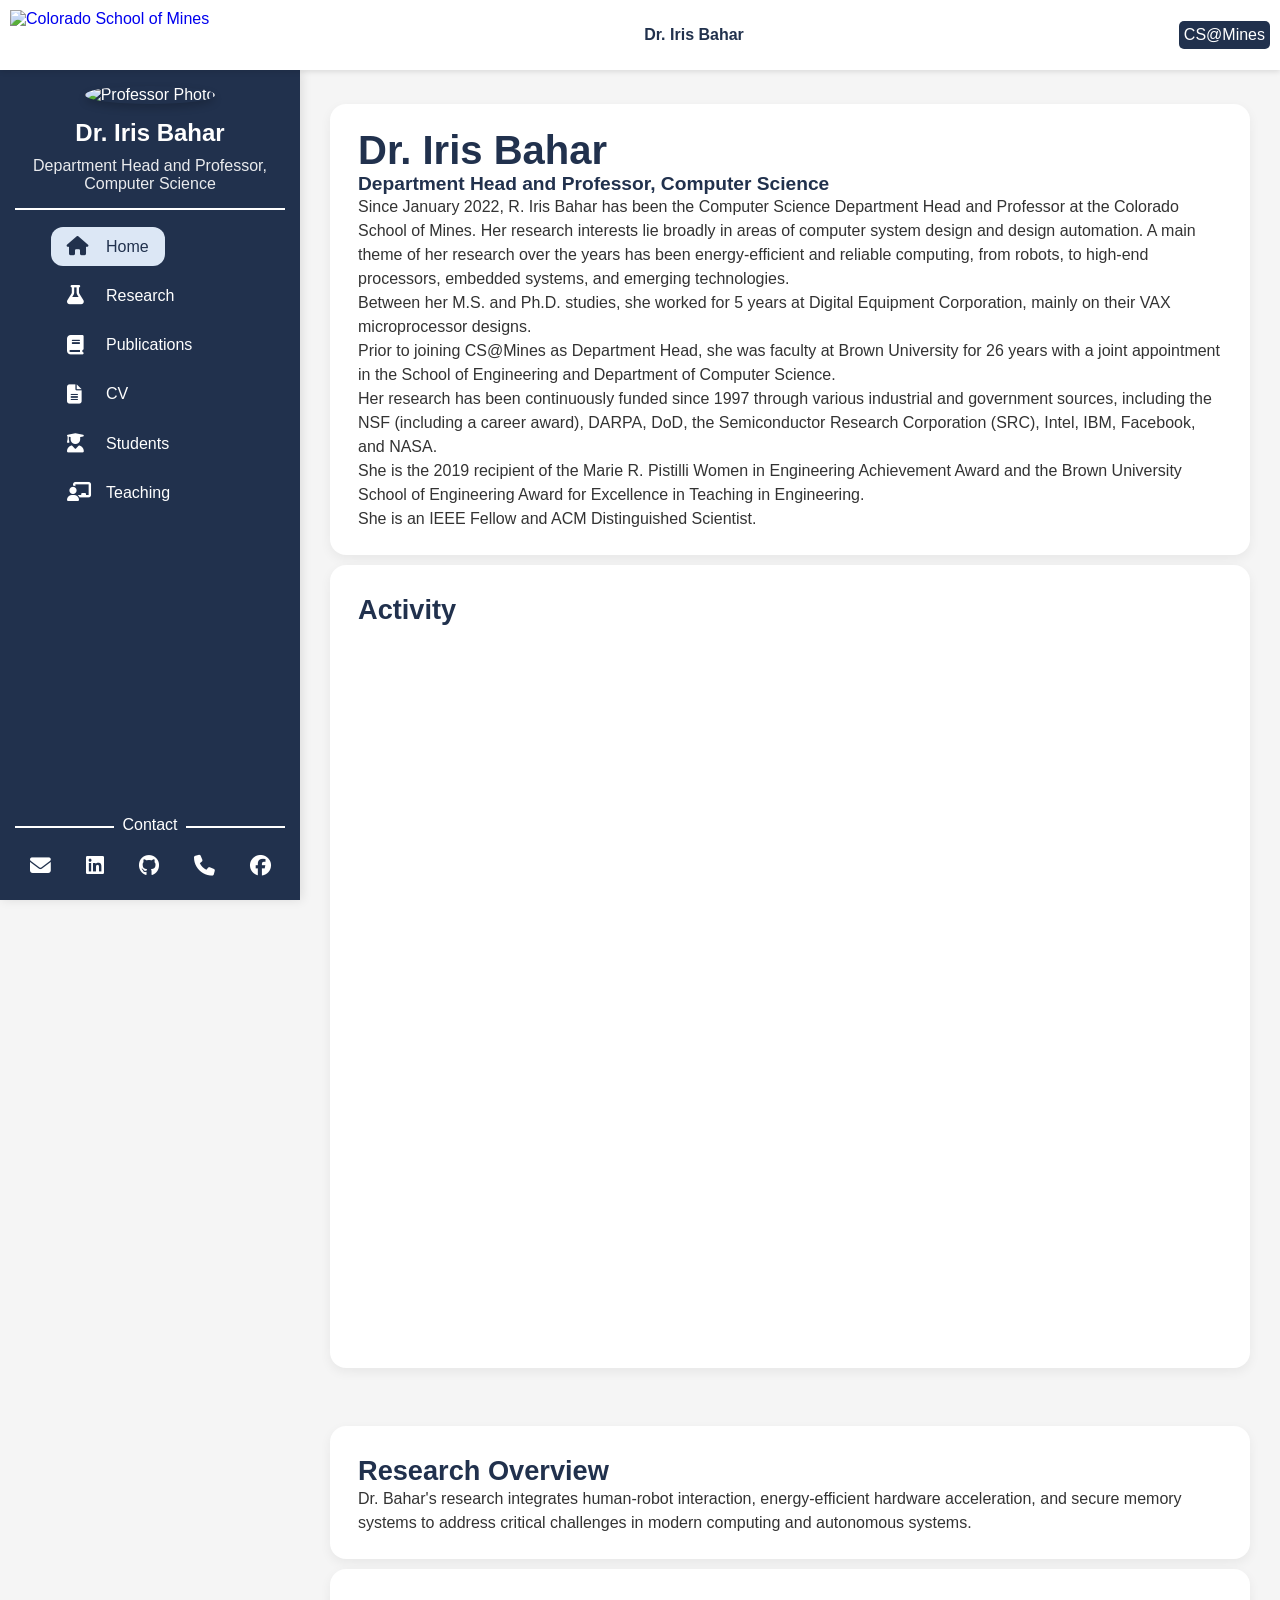
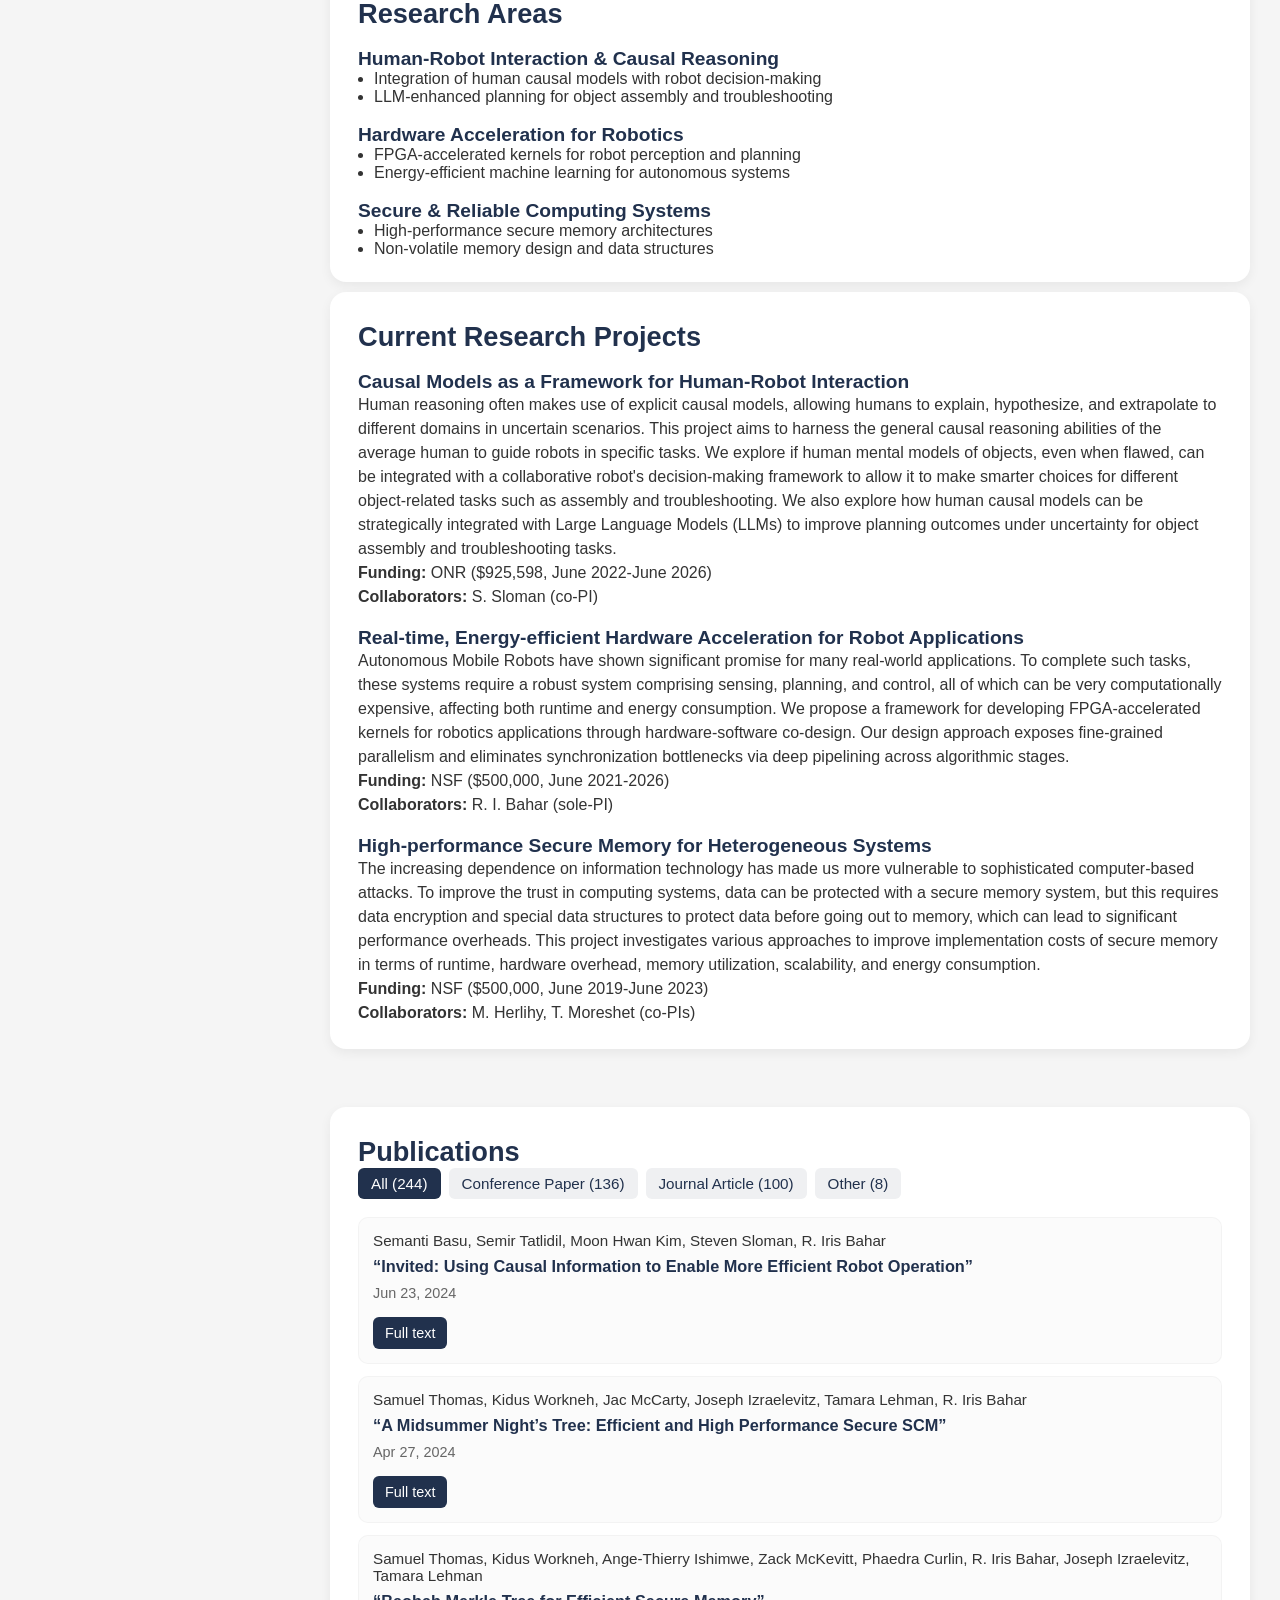
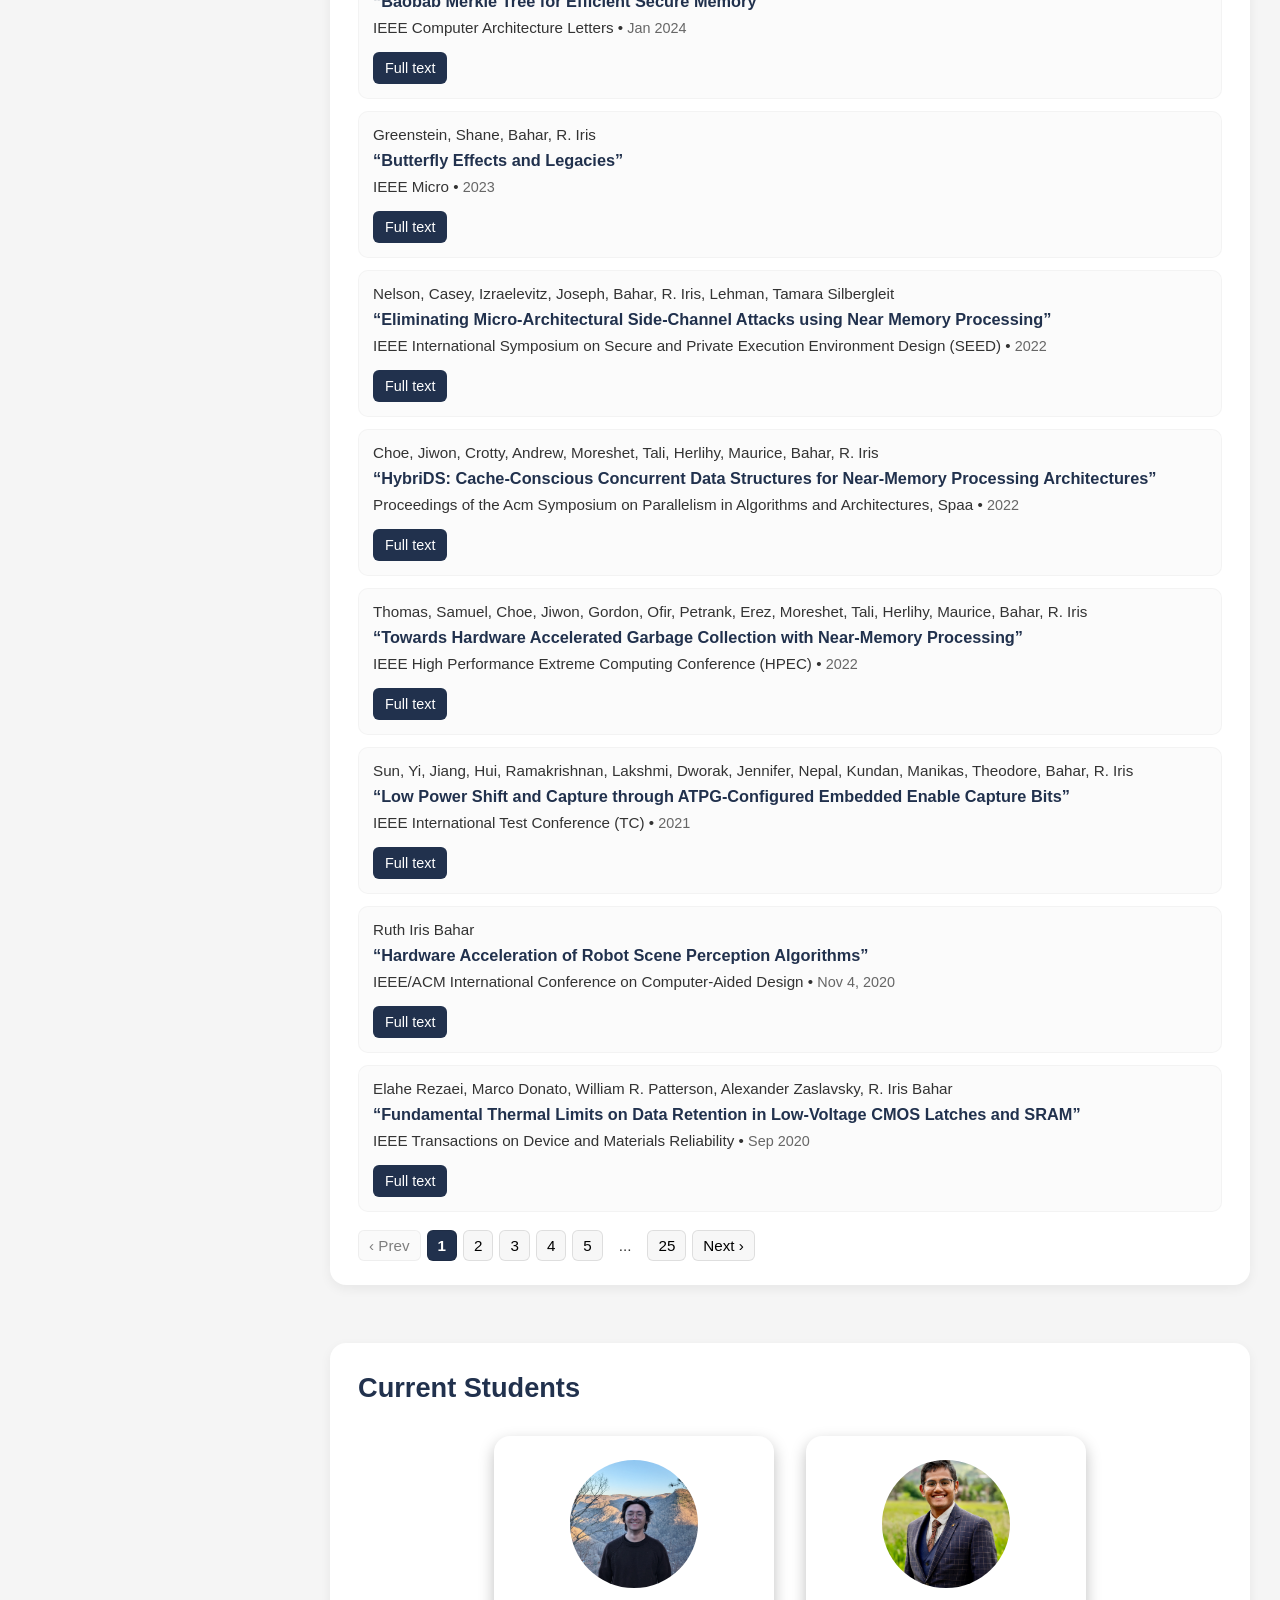
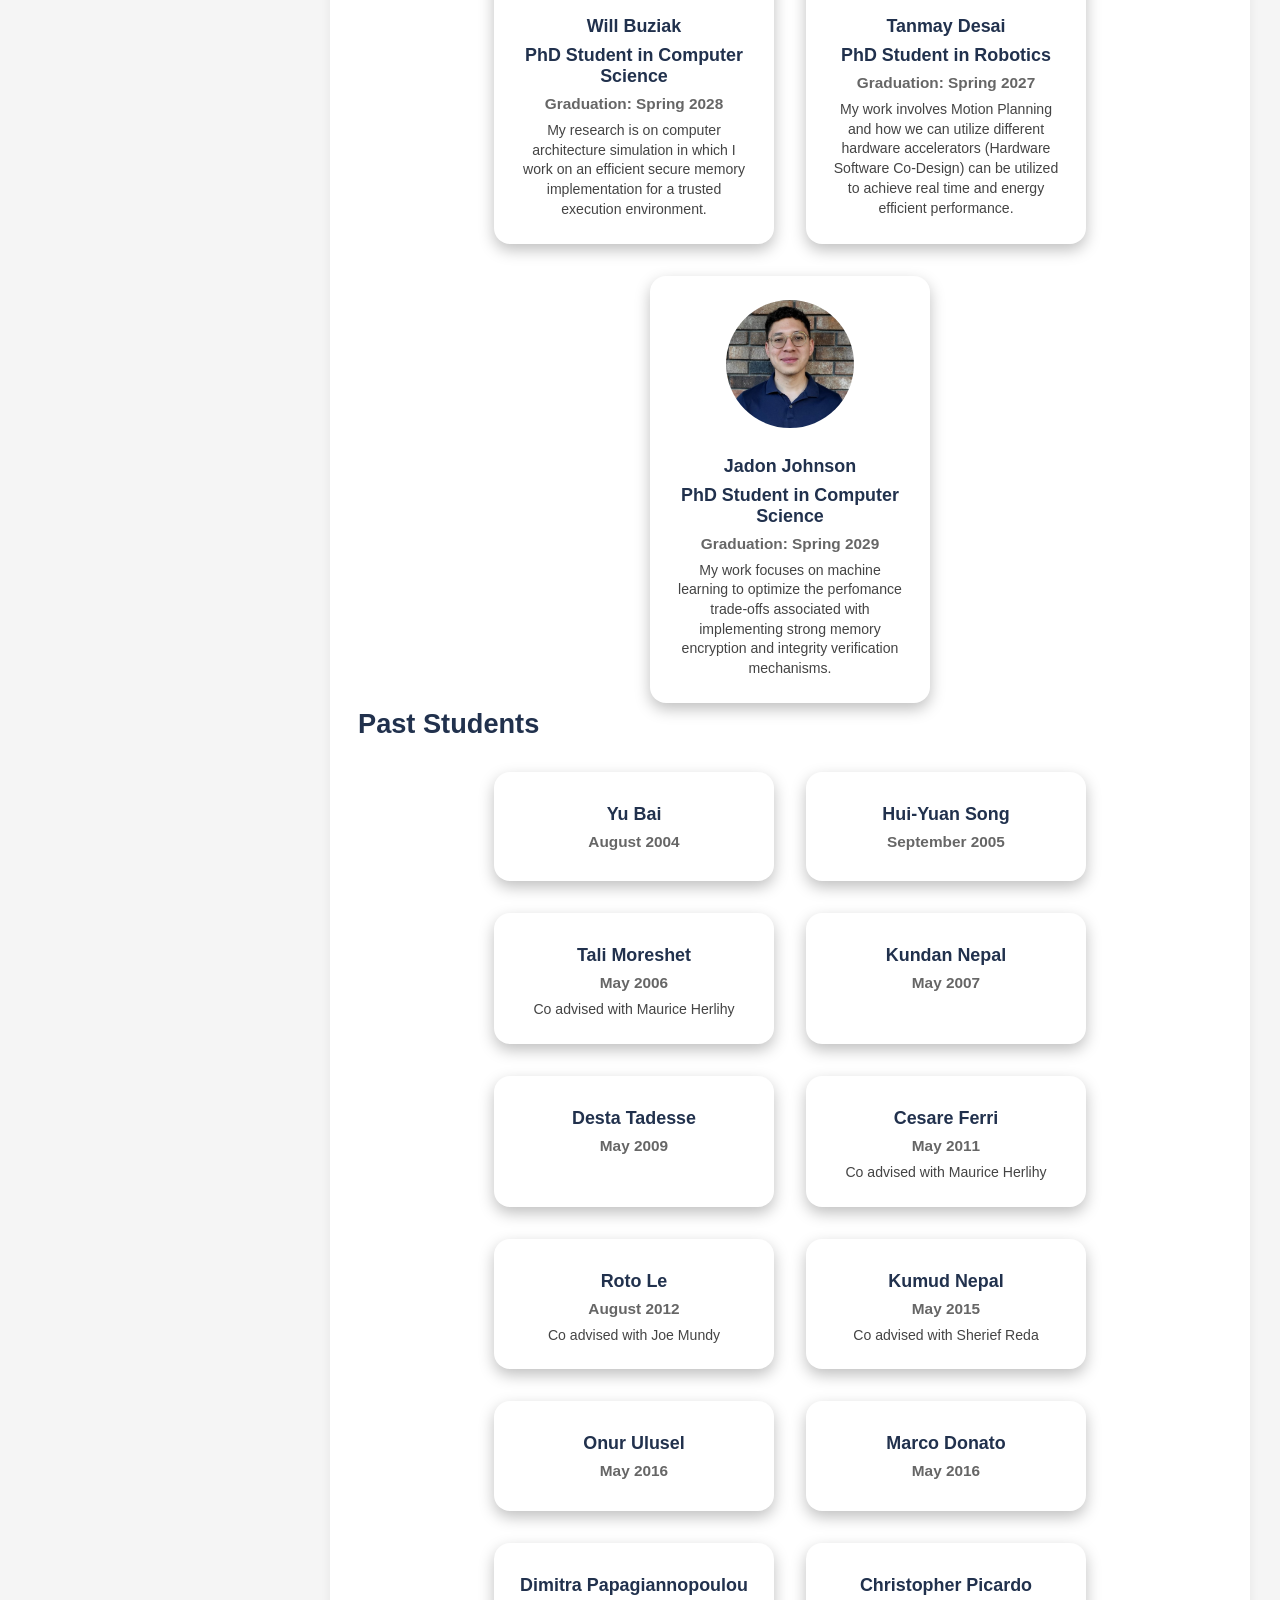
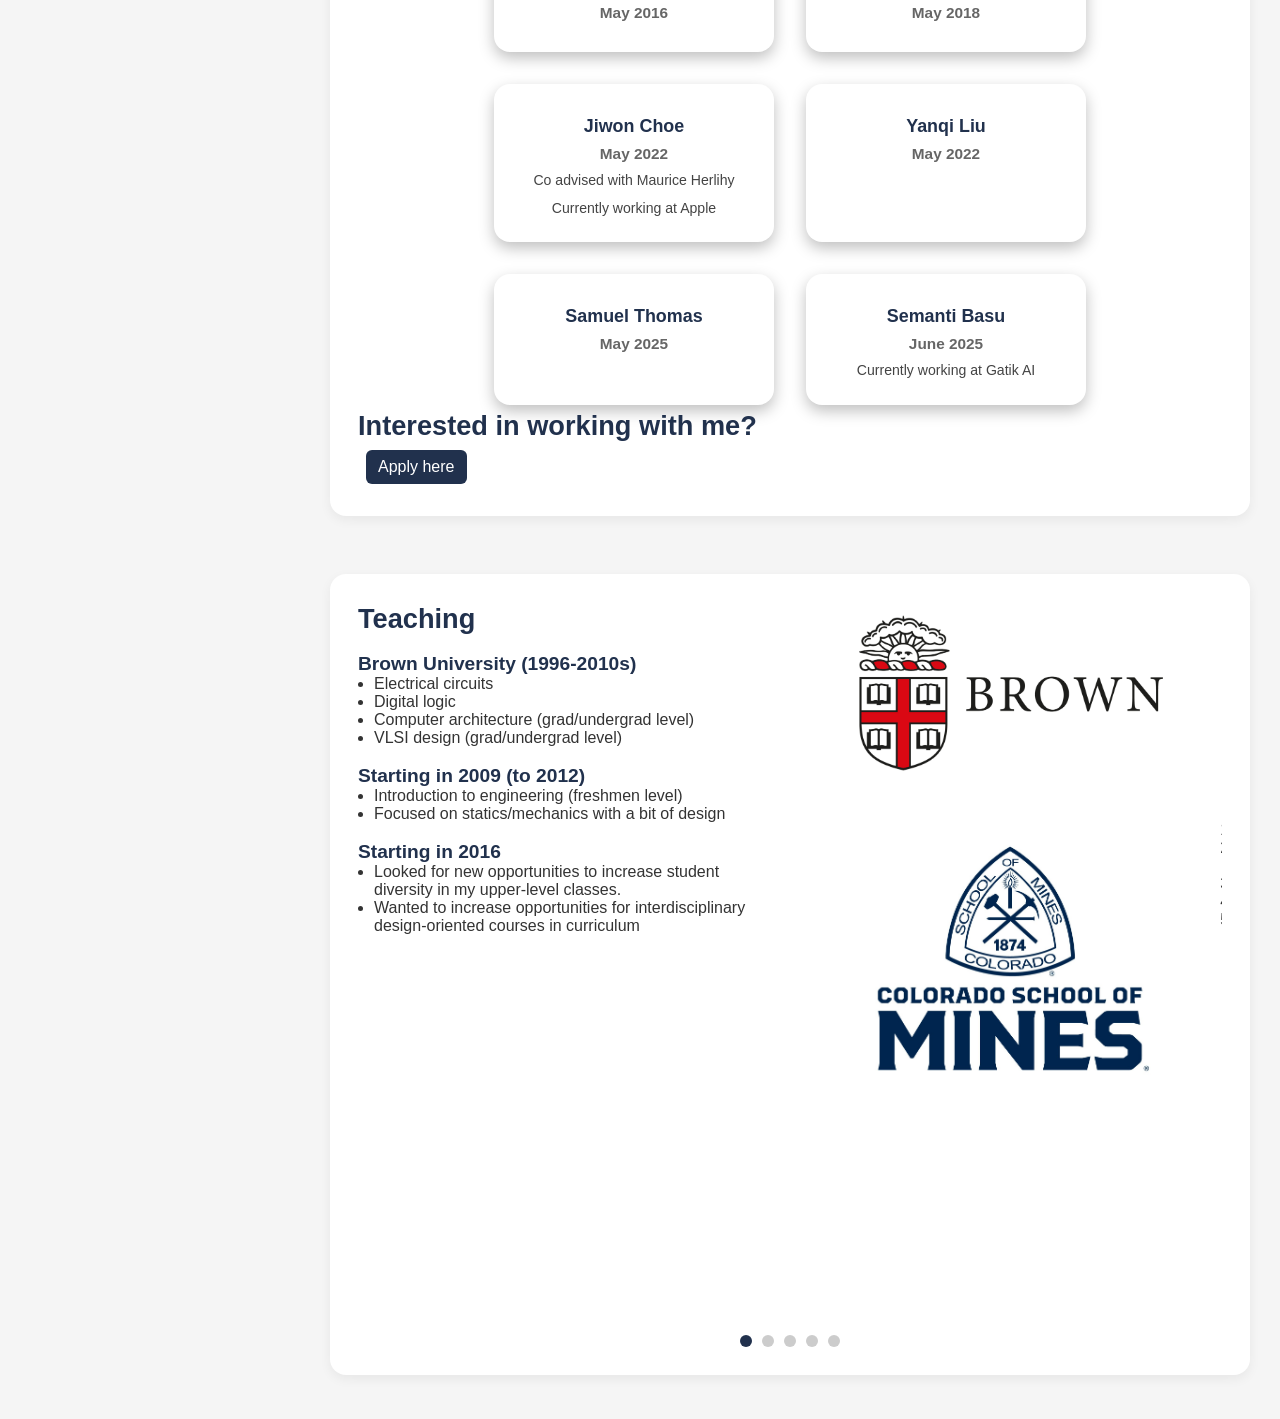
==== commit 3386d51b: "Make teaching carousel responsive" ====
--- a/index.html
+++ b/index.html
@@ -321,8 +321,8 @@
                       </ul>
                     </div>
                     <div class="card-column image-column">
-                      <img src="assets/images/brownlogo.jpg" style="max-width: 80%"/>
-                      <img src="assets/images/mineslogo.jpg" style="max-width: 80%"/>
+                      <img src="assets/images/brownlogo.jpg" alt="Brown University logo" class="vertical">
+                      <img src="assets/images/mineslogo.jpg" alt="Colorado School of Mines logo" class="vertical">
                     </div>
                   </div>
                 </div>
@@ -368,9 +368,7 @@
                       </ul>
                     </div>
                     <div class="card-column image-column">
-                      <img src="assets/images/pinball.PNG">
-                      <br>
-                        <!--TODO: Make video sizing responsive-->
+                      <img src="assets/images/pinball.PNG" alt="Pinball project">
                       <video width="380" height="240" controls preload="none">
                         <source src="assets/videos/eyeball.mp4" type="video/mp4" />
                       </video>
@@ -410,7 +408,7 @@
                         </ul>
                     </div>
                     <div class="card-column image-column">
-                      <img src="assets/images/THINKbot.jpeg" class="image-column vertical">
+                      <img src="assets/images/THINKbot.jpeg" alt="THINK bot" class="vertical">
                     </div>
                   </div>
                 </div>
@@ -453,10 +451,6 @@
                       </ul>
                     </div>
                     <div class="card-column image-column">
-                      <br>
-                      <br>
-                      <br>
-                      <br>
                       <video width="380" height="240" controls preload="none">
                         <source src="assets/videos/scallops.mp4" type="video/mp4" />
                       </video>
@@ -492,15 +486,10 @@
                             create a seamless and immersive experience.
                         </li>
                       </ul>
-                      <br>
-                      <br>
-                      <br>
-                      <img width="480" height="360" src="assets/images/flowerbed2.PNG">
                     </div>
                     <div class="card-column image-column">
-                        <img src="assets/images/flowerbed.PNG">
-                        <br>
-                        <br>
+                        <img src="assets/images/flowerbed.PNG" alt="Emotional Flowerbed installation">
+                        <img src="assets/images/flowerbed2.PNG" alt="Emotional Flowerbed detail">
                         <video width="480" height="262" controls preload="none">
                             <source src="assets/videos/flowerbedDemo.mp4" type="video/mp4" />
                         </video>
--- a/css/home.css
+++ b/css/home.css
@@ -142,35 +142,38 @@
   display: flex;
   gap: 20px;
   align-items: flex-start;
+  flex-wrap: wrap;
 }
 
 .text-column {
-  flex: 1 1 auto;
+  flex: 1 1 320px;
   min-width: 0;
 }
 
 .image-column {
-  flex: 0 0 400px;
+  flex: 1 1 320px;
+  min-width: 0;
   display: flex;
   flex-direction: column;
-}
-
-.image-column img {
+  align-items: center;
+  gap: 1rem;
+}
+
+.image-column img,
+.image-column video {
   max-width: 100%;
   height: auto;
   object-fit: contain;
-  align-self: flex-end;
-  margin-top: 3.5rem;
   display: block;
-  padding-right: 3rem;
+}
+
+.image-column video {
+  width: 100%;
+  max-width: 500px;
 }
 
 .vertical {
   max-width: 80% !important;
-}
-
-.image-column video {
-  margin-right: 3rem;
 }
 
 /* ----------------- Carousel specific ----------------- */
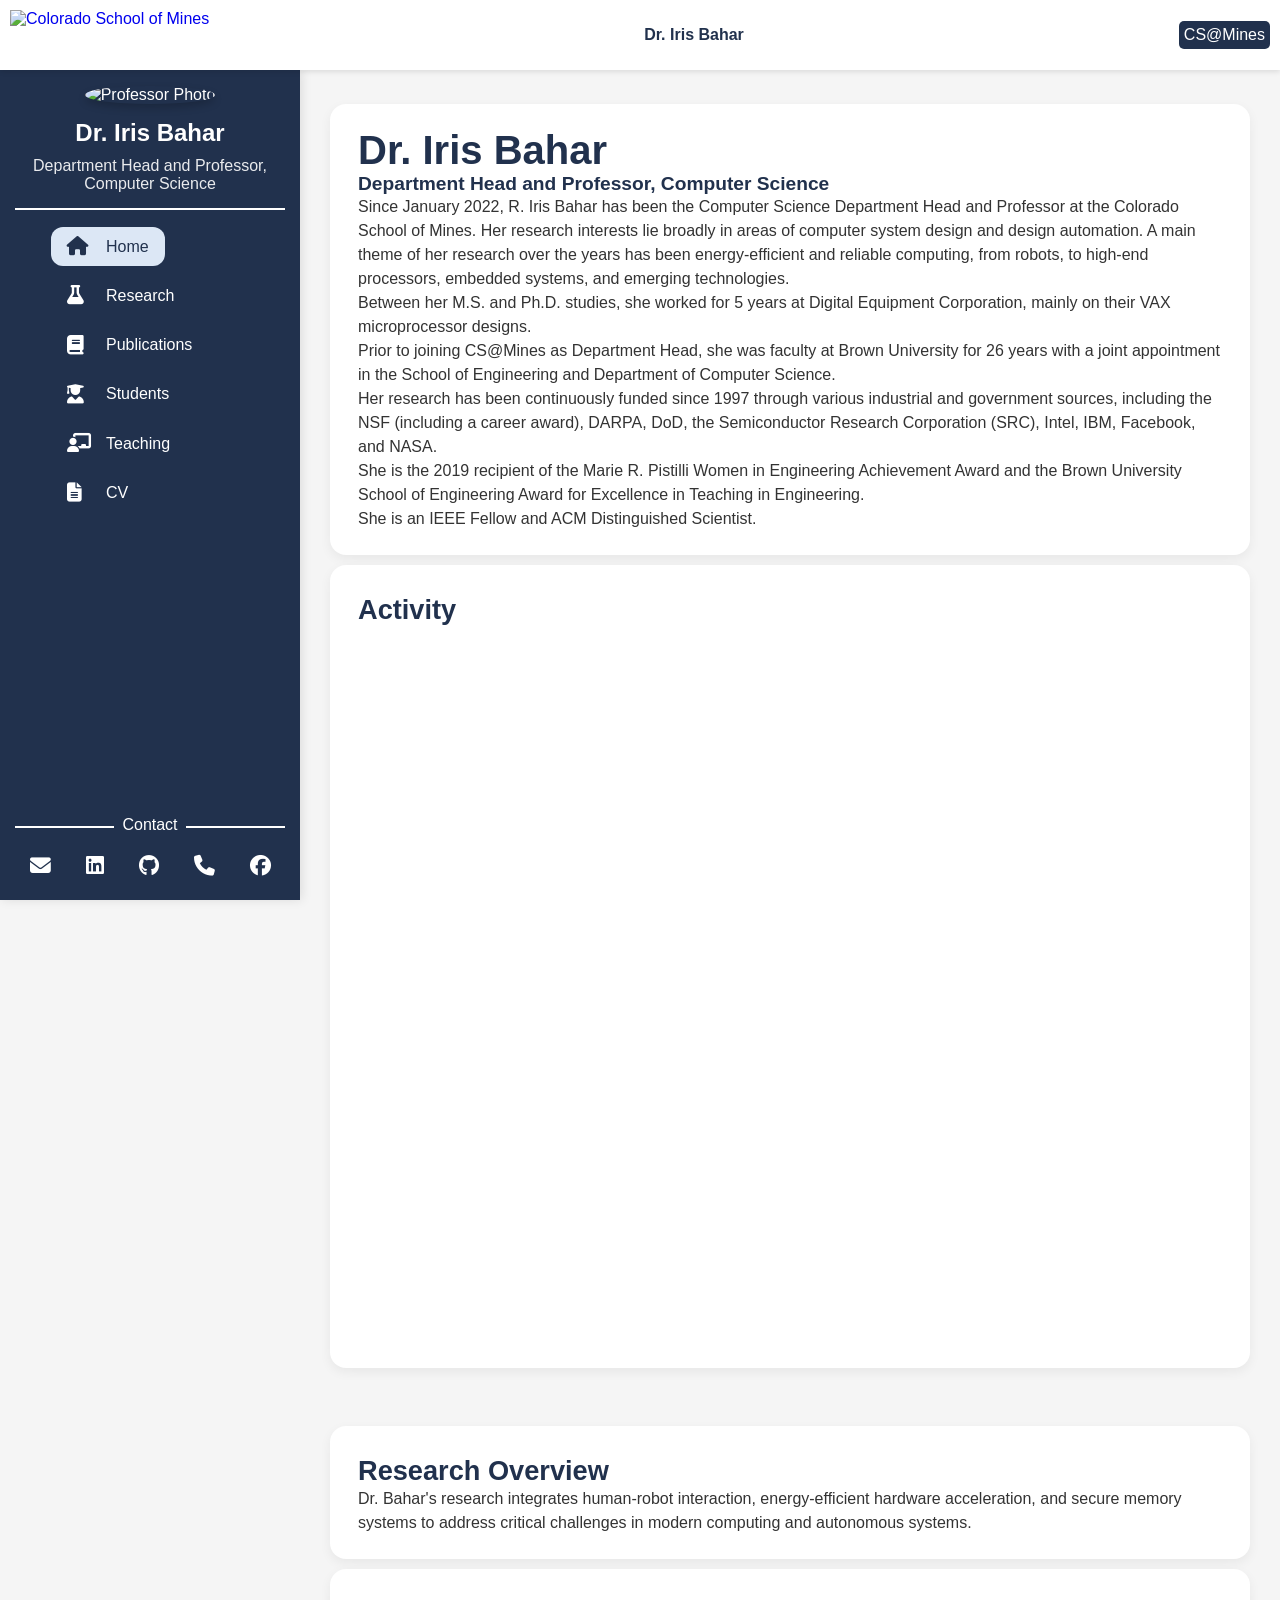
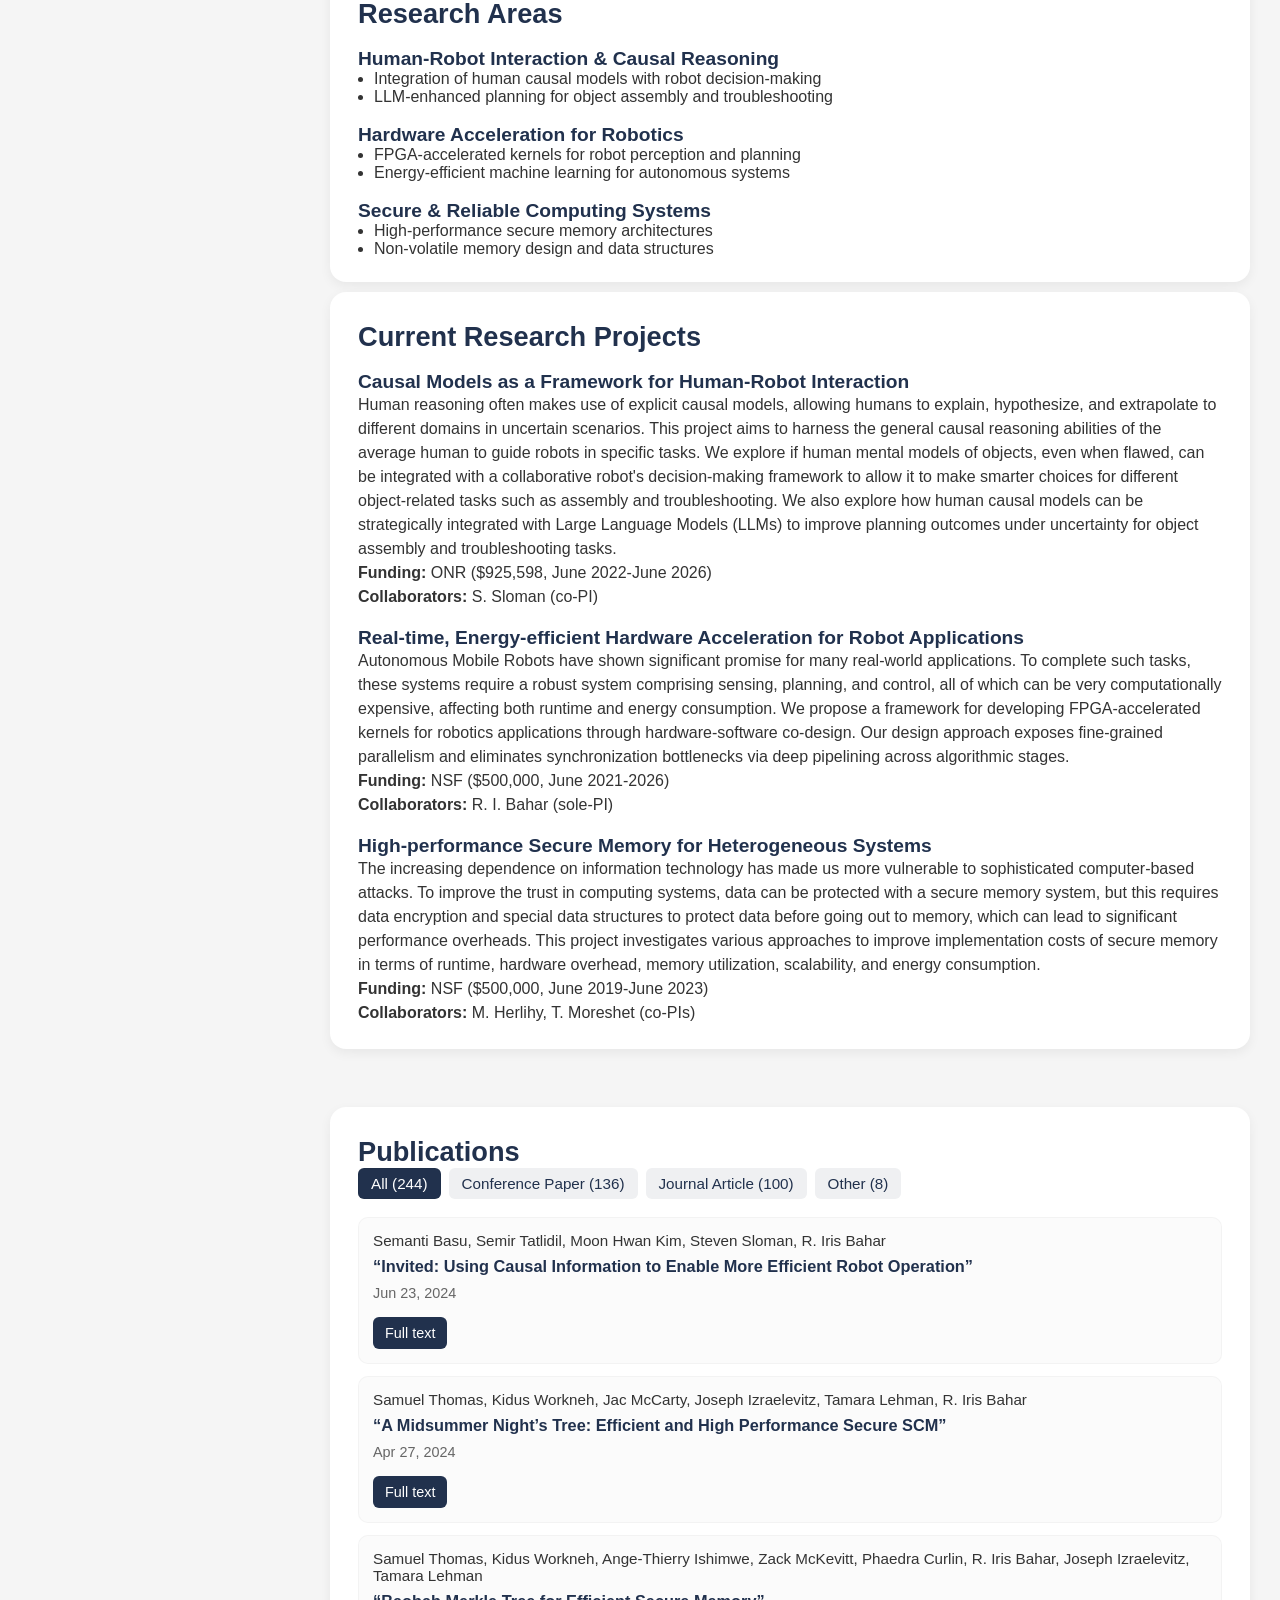
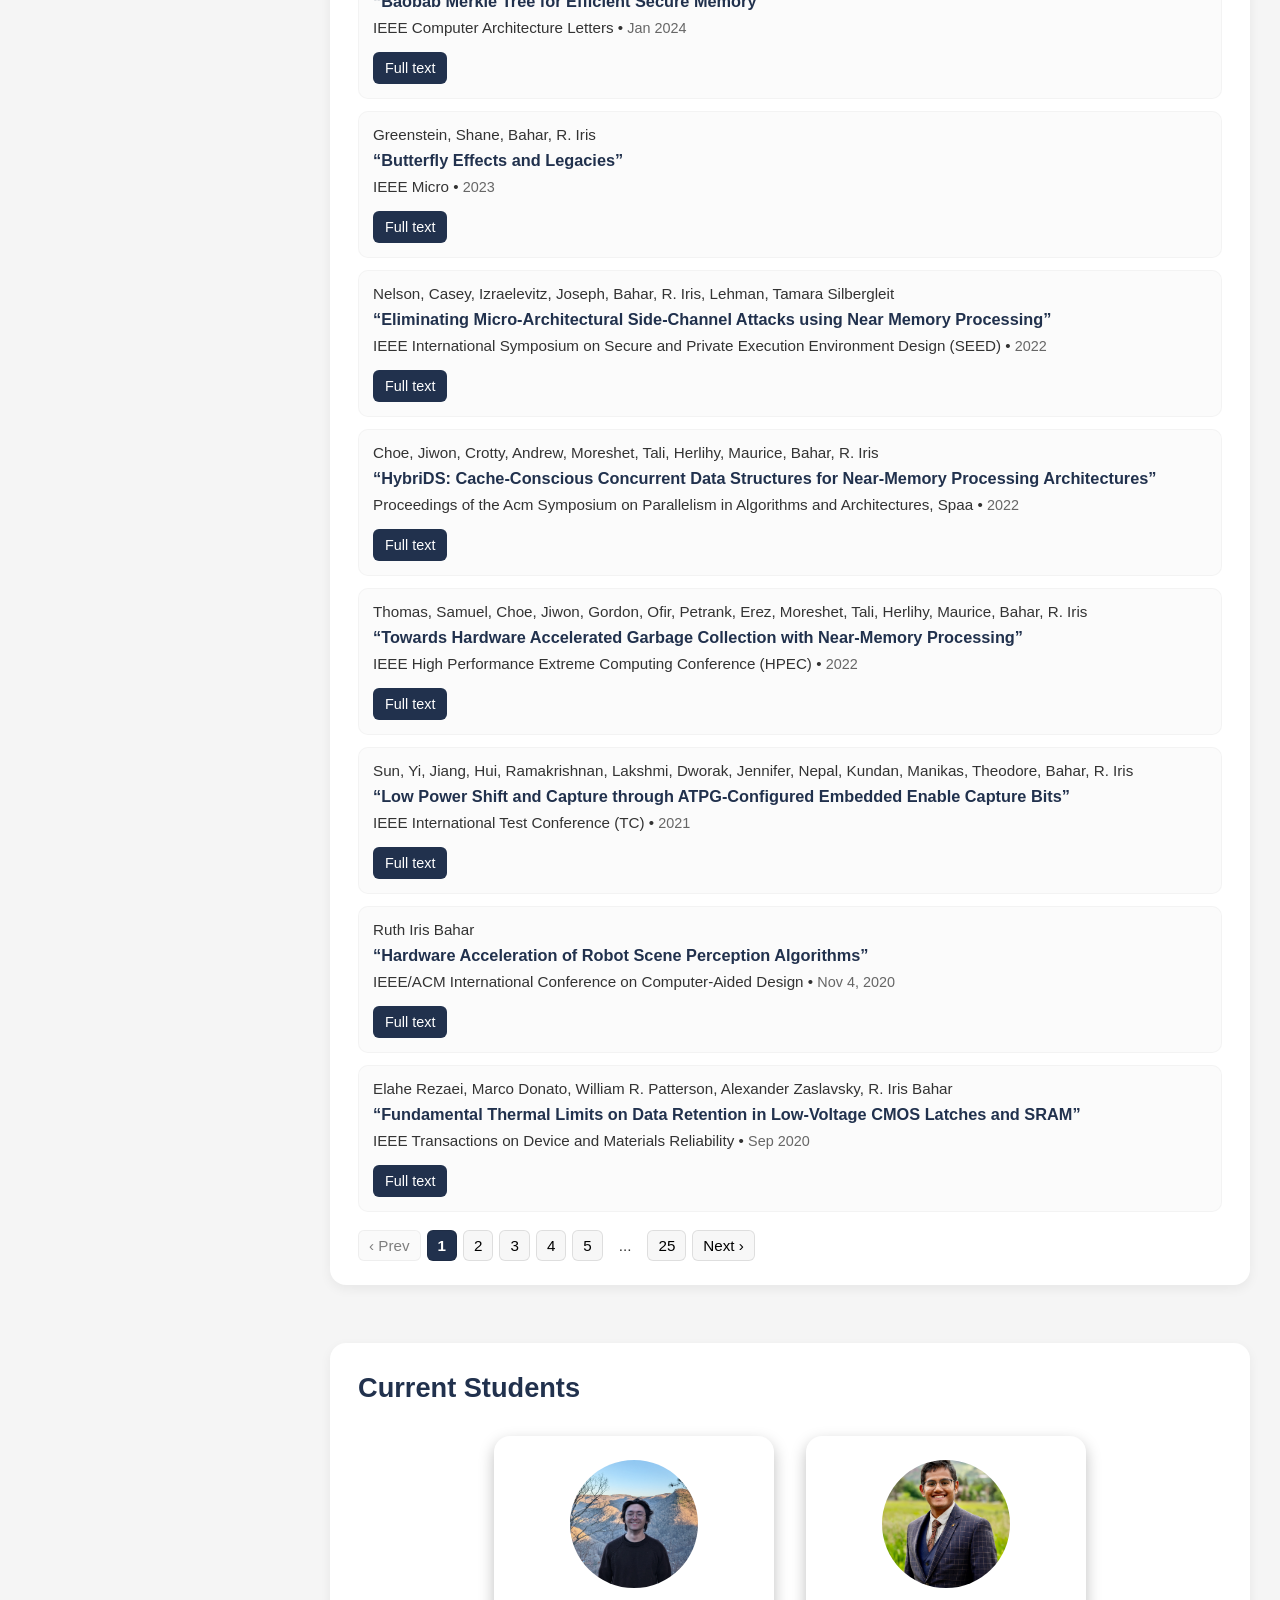
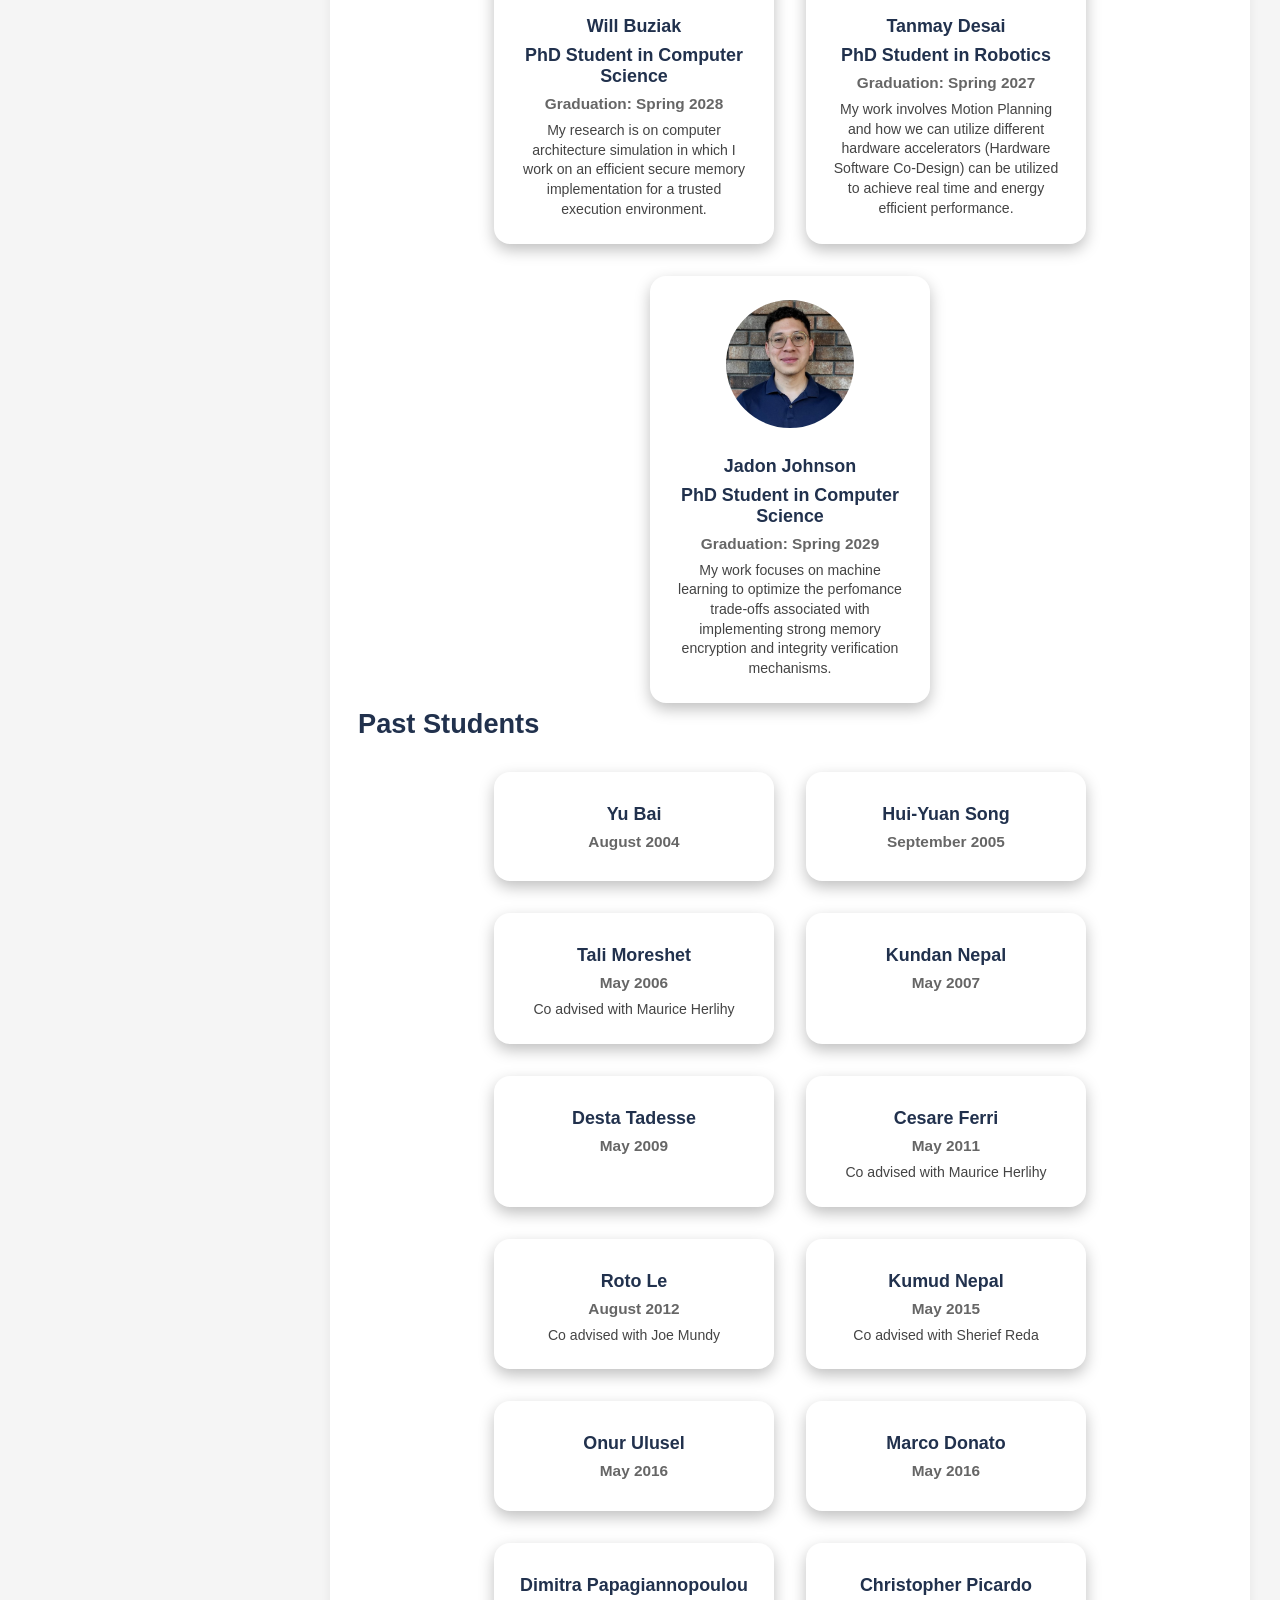
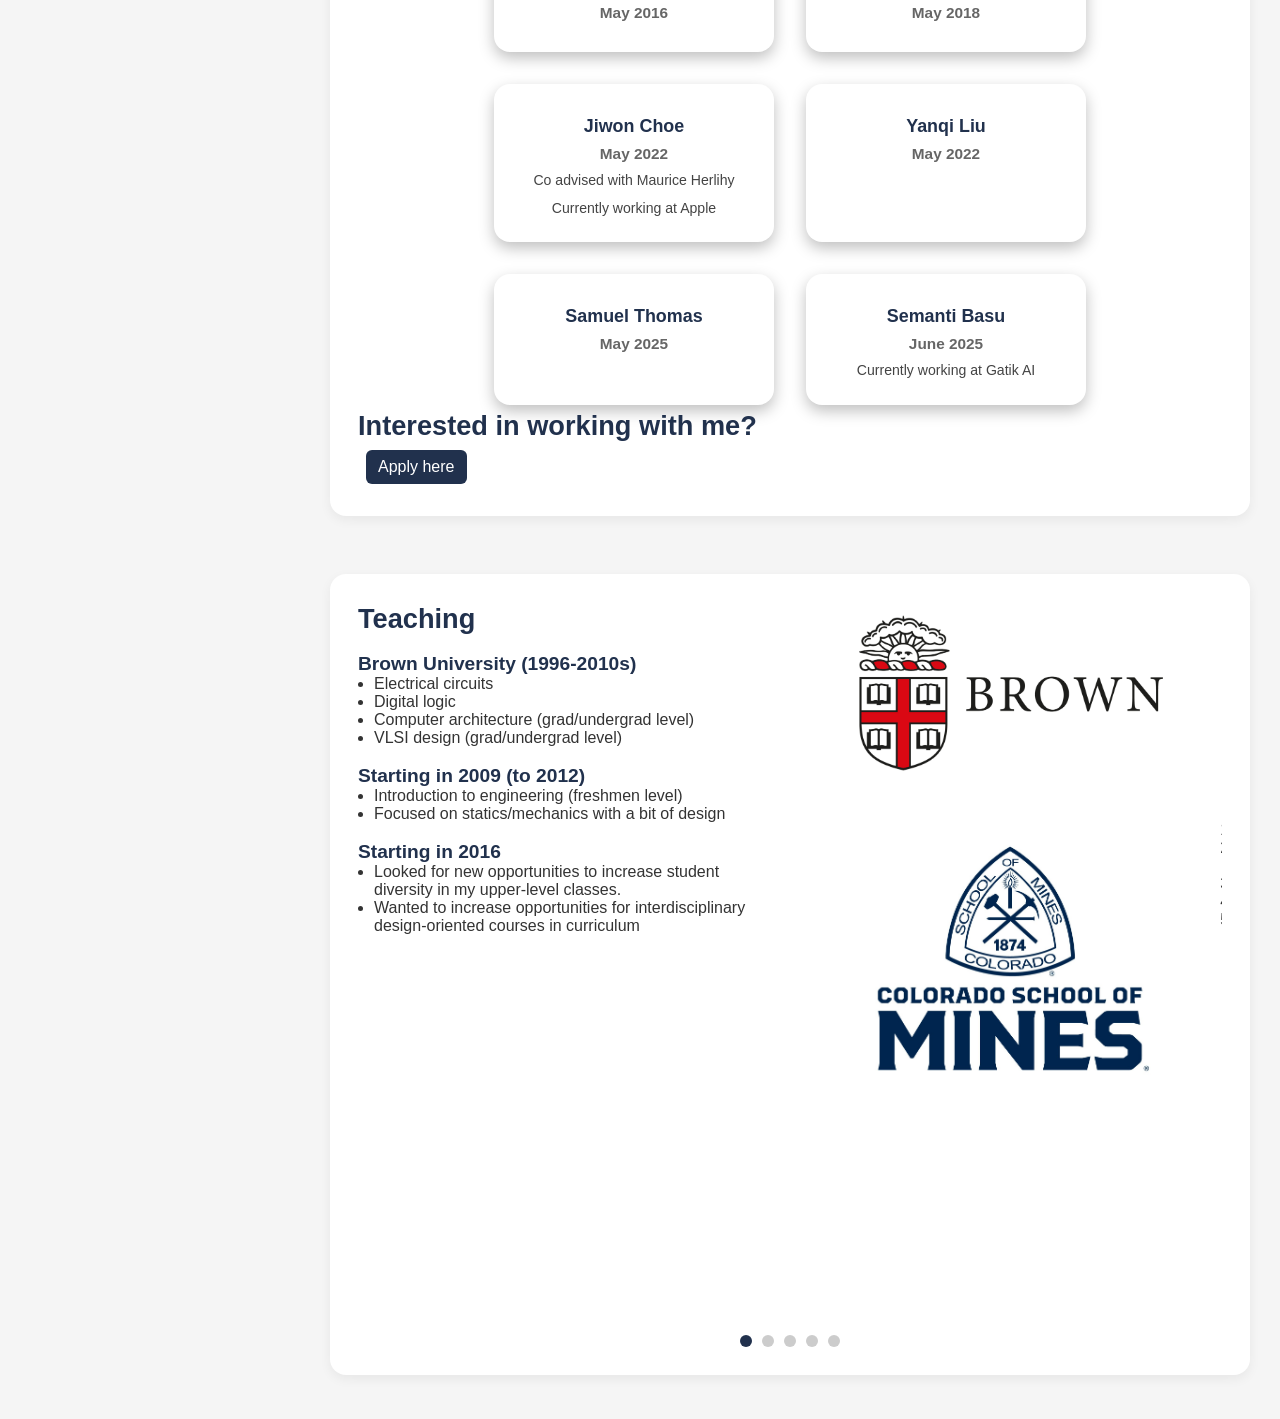
==== commit ce40c5ab: "Move CV to bottom of nav" ====
--- a/index.html
+++ b/index.html
@@ -69,12 +69,6 @@
           </a>
         </li>
         <li>
-          <a href="assets/documents/rbahar_cv.pdf" target="_blank" rel="noopener noreferrer" class="nav-link">
-            <i class="fa-solid fa-file-lines" aria-hidden="true"></i>
-            <span>CV</span>
-          </a>
-        </li>
-        <li>
           <a href="#students" class="nav-link">
             <i class="fa-solid fa-user-graduate" aria-hidden="true"></i>
             <span>Students</span>
@@ -84,6 +78,12 @@
           <a href="#teaching" class="nav-link">
             <i class="fa-solid fa-chalkboard-user" aria-hidden="true"></i>
             <span>Teaching</span>
+          </a>
+        </li>
+        <li>
+          <a href="assets/documents/rbahar_cv.pdf" target="_blank" rel="noopener noreferrer" class="nav-link">
+            <i class="fa-solid fa-file-lines" aria-hidden="true"></i>
+            <span>CV</span>
           </a>
         </li>
         <!-- <li>
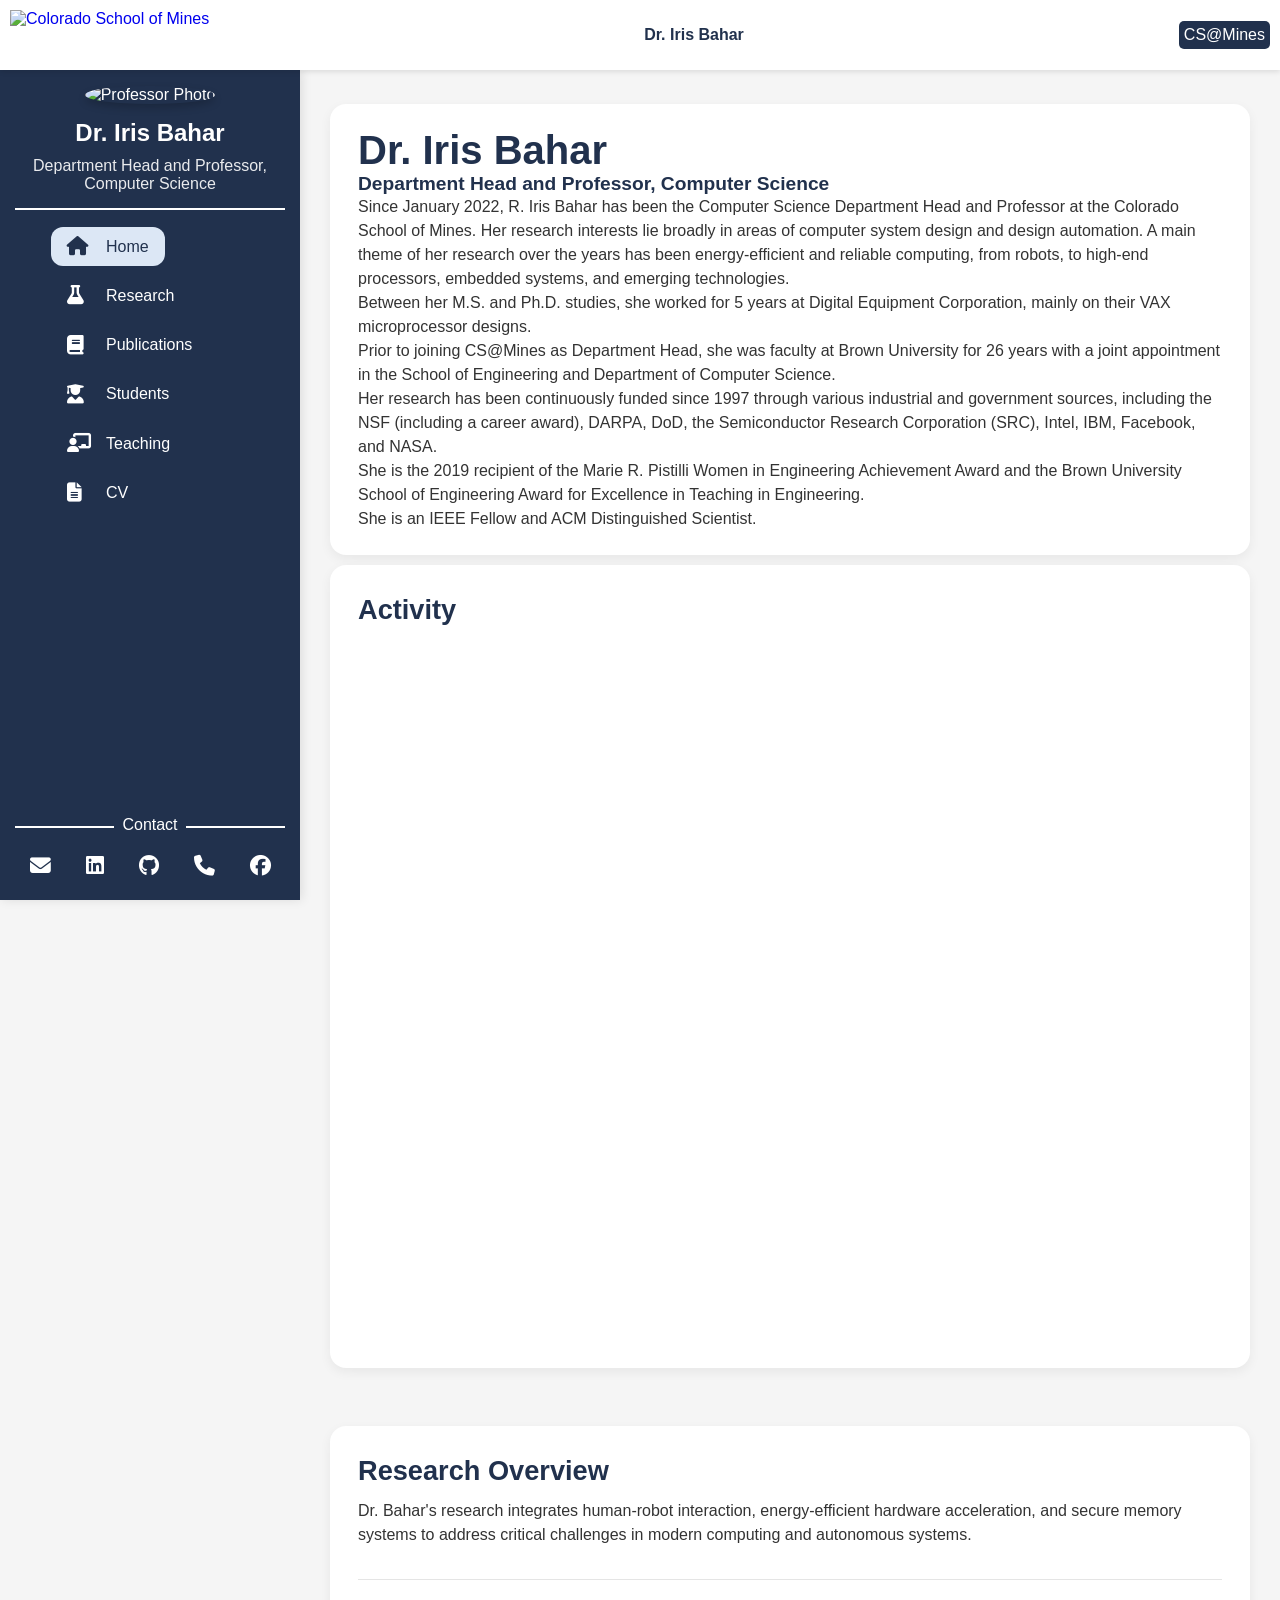
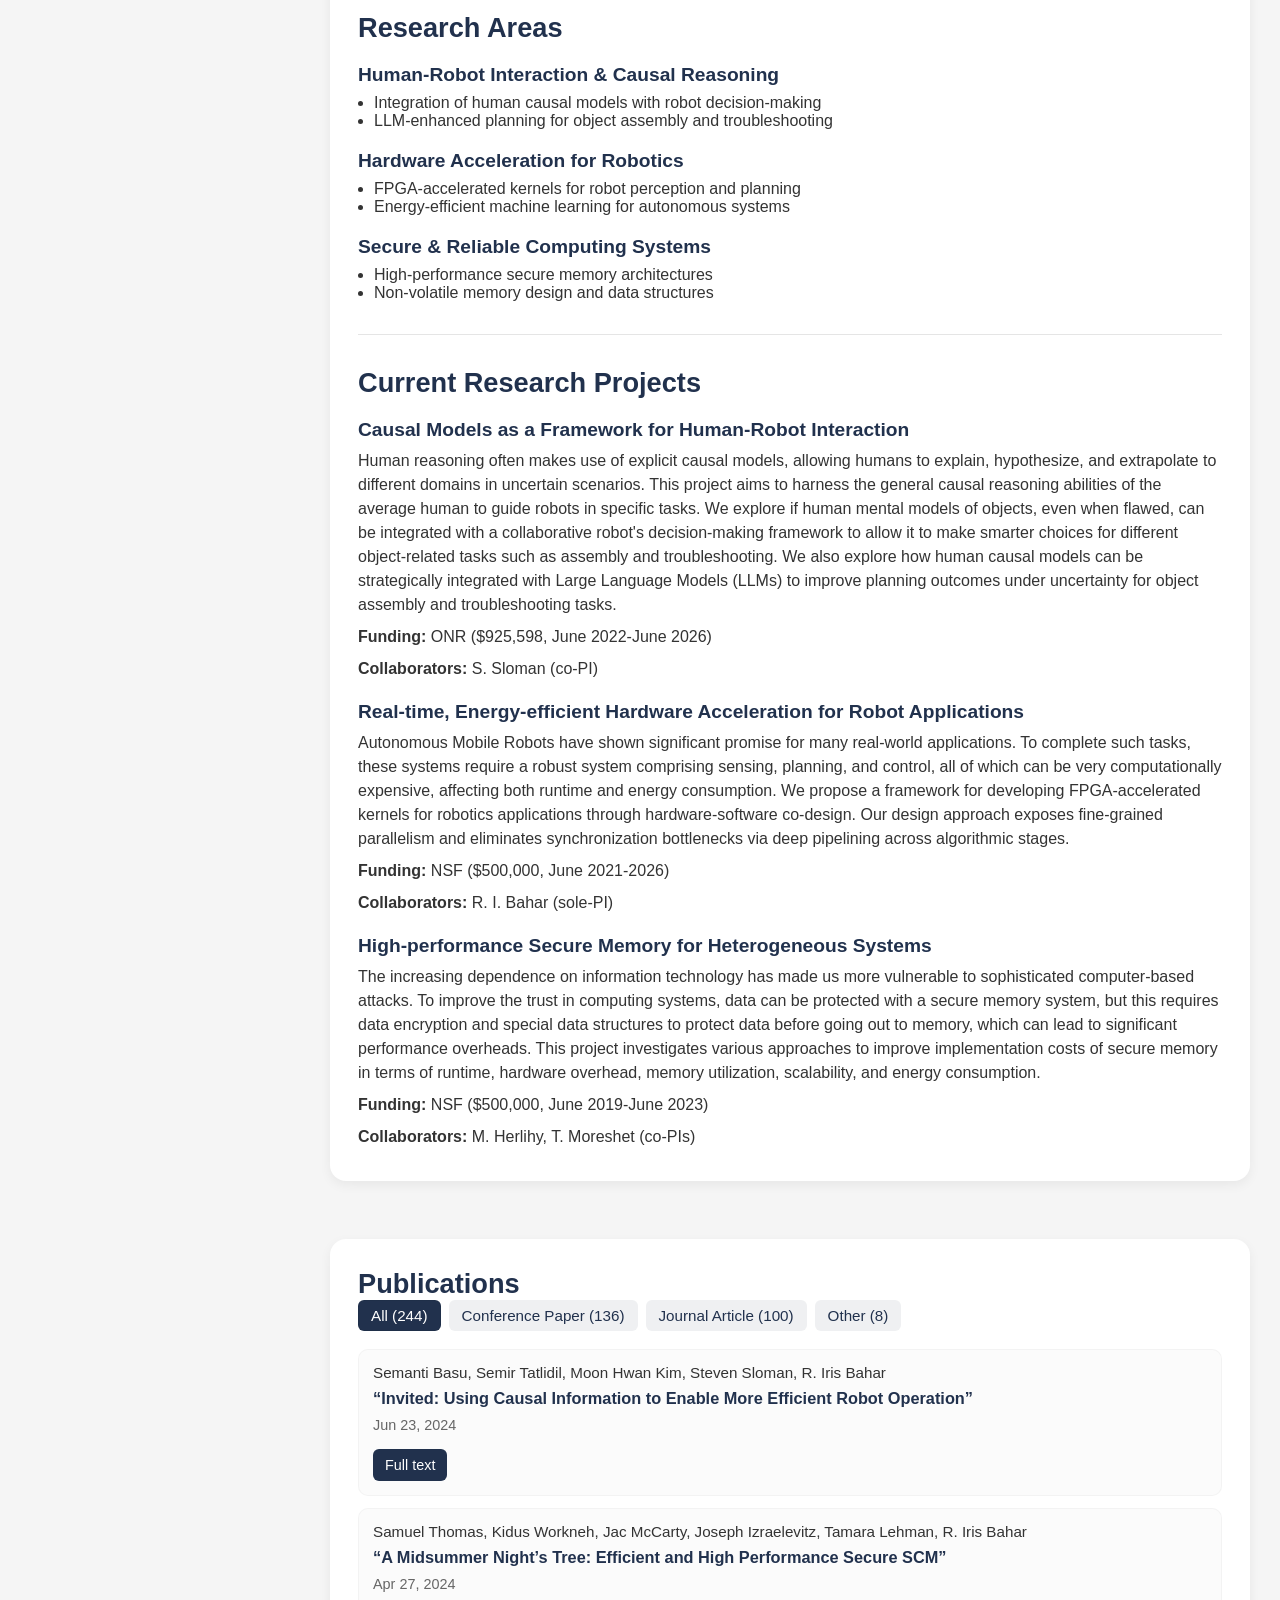
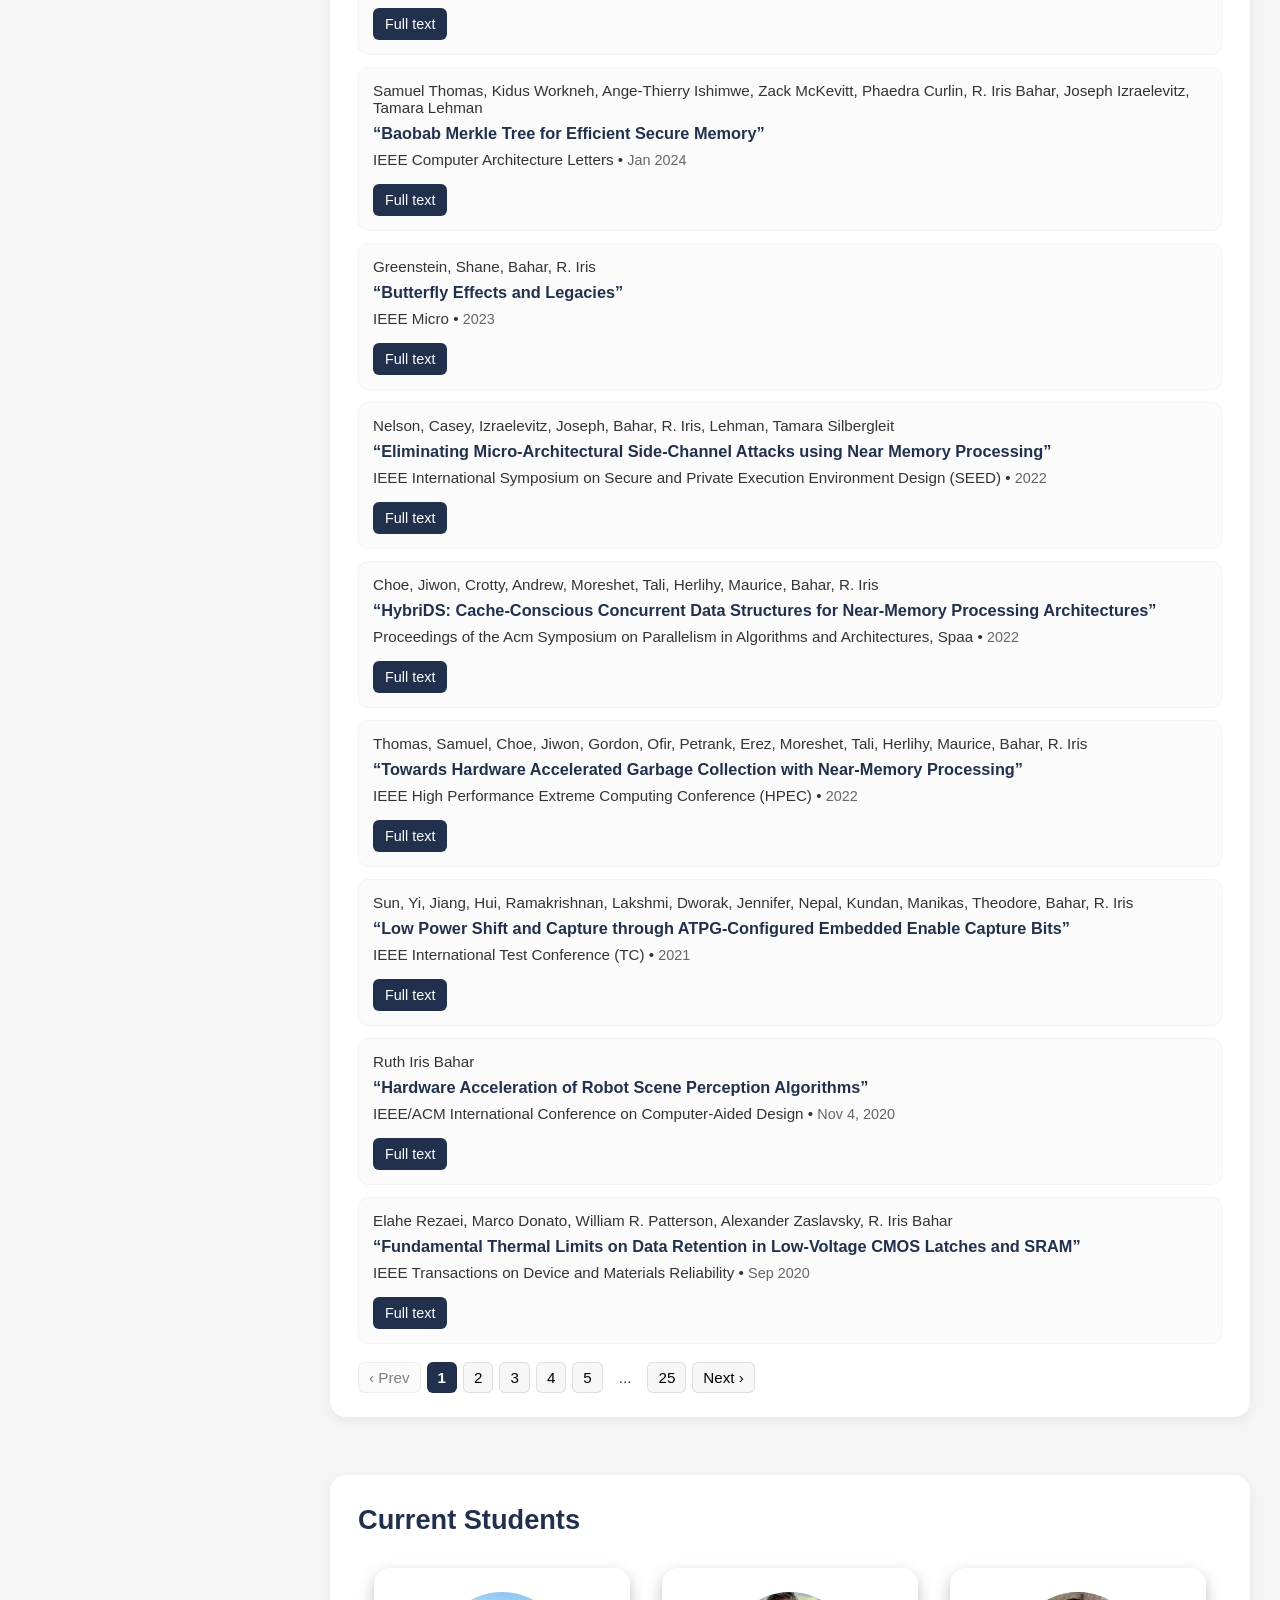
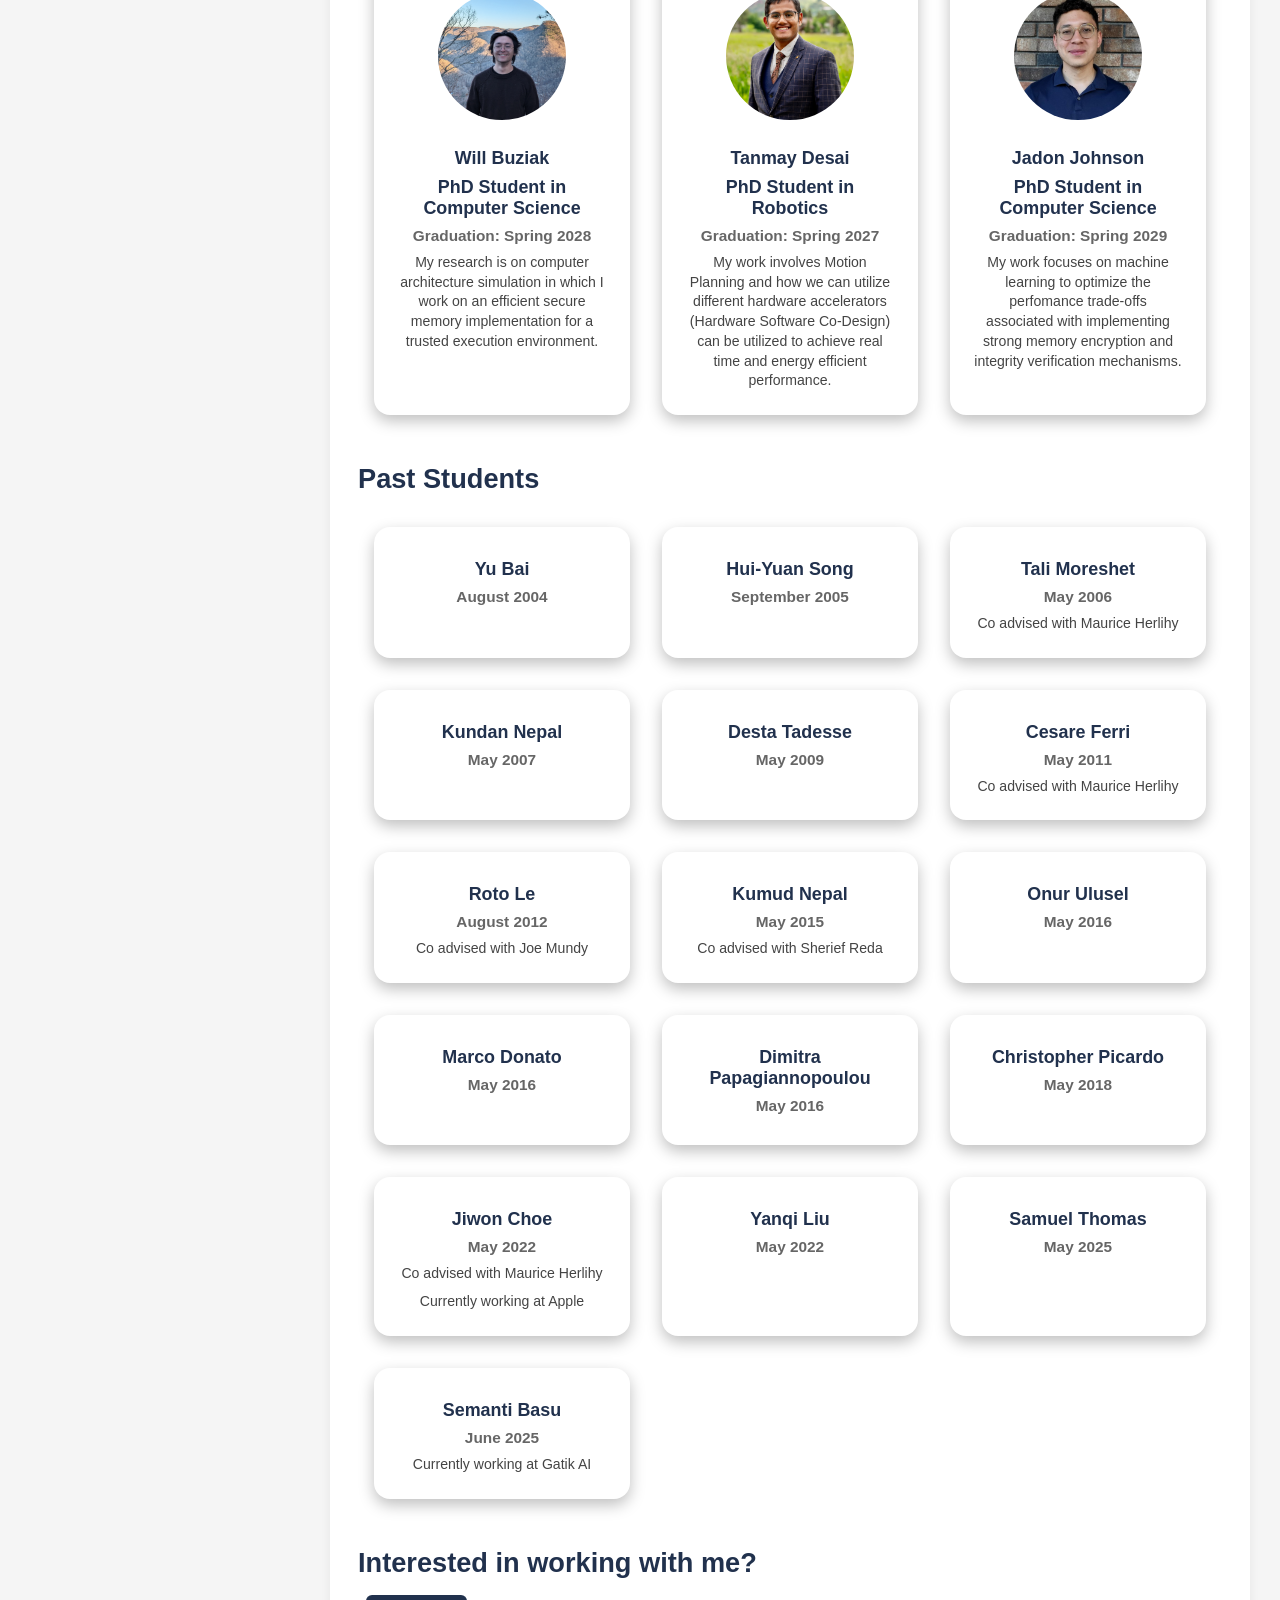
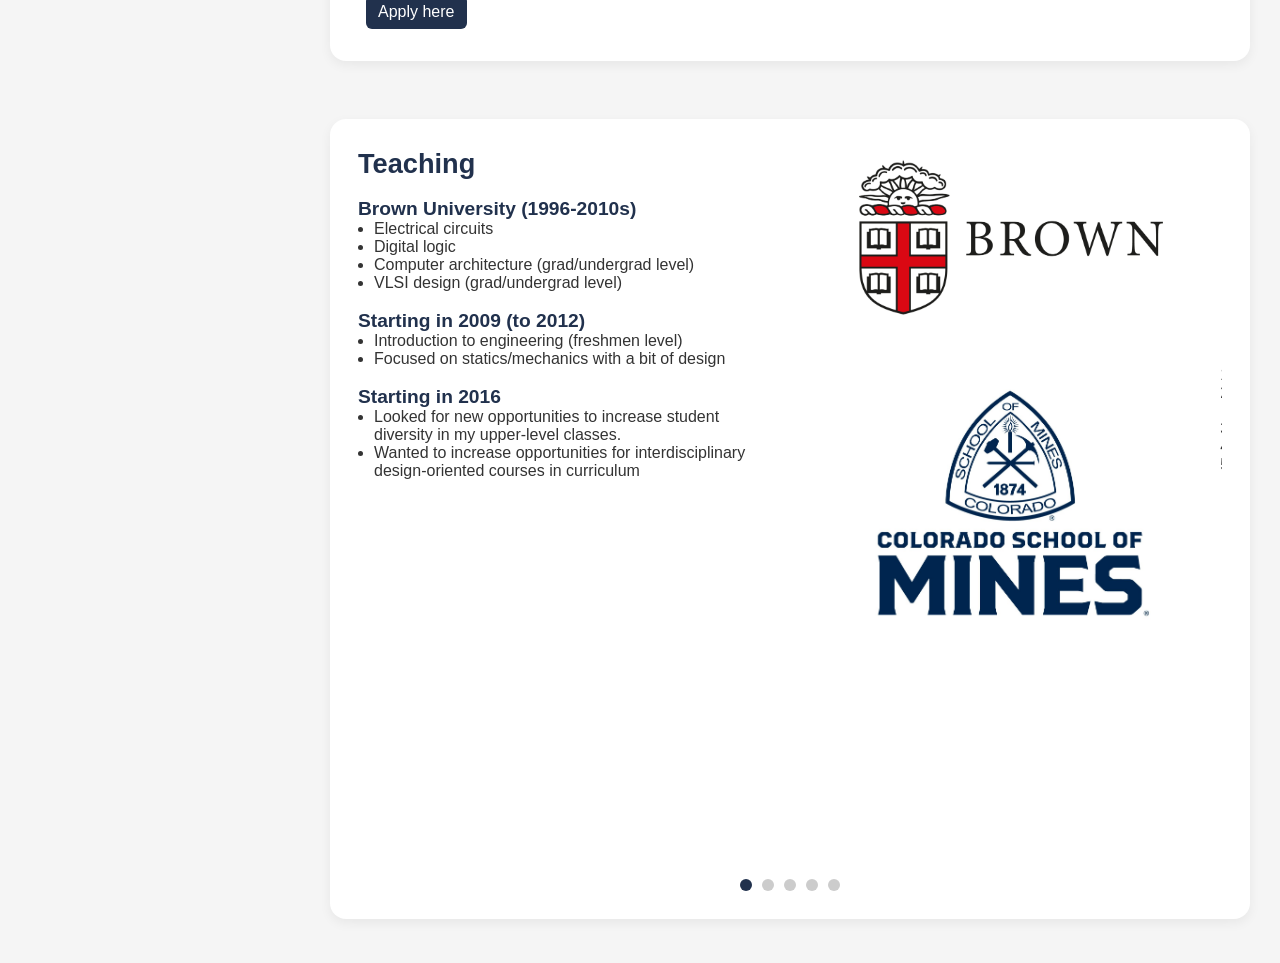
==== commit a10d1f5a: "Consolidate research portion into one card and" ====
--- a/index.html
+++ b/index.html
@@ -154,95 +154,82 @@
 
         <section id="research" class="content-section">
           <div class="content-card">
-            <h2>Research Overview</h2>
-            <p>
-              Dr. Bahar's research integrates human-robot interaction, energy-efficient hardware
-              acceleration, and secure memory systems to address critical challenges in modern
-              computing and autonomous systems.
-            </p>
-          </div>
-
-          <div class="content-card">
-            <div class="card-row">
-              <div class="card-column text-column">
-                <h2>Research Areas</h2>
-                <br>
-                <h3>Human-Robot Interaction & Causal Reasoning</h3>
-                <ul>
-                  <li>Integration of human causal models with robot decision-making</li>
-                  <li>LLM-enhanced planning for object assembly and troubleshooting</li>
-                </ul>
-                <br>
-                <h3>Hardware Acceleration for Robotics</h3>
-                <ul>
-                  <li>FPGA-accelerated kernels for robot perception and planning</li>
-                  <li>Energy-efficient machine learning for autonomous systems</li>
-                </ul>
-                <br>
-                <h3>Secure & Reliable Computing Systems</h3>
-                <ul>
-                  <li>High-performance secure memory architectures</li>
-                  <li>Non-volatile memory design and data structures</li>
-                </ul>
-              </div>
-            </div>
-          </div>
-
-          <div class="content-card">
-            <h2>Current Research Projects</h2>
-            <br>
-            <div class="card-row">
-              <div class="card-column text-column">
-                <h3>Causal Models as a Framework for Human-Robot Interaction</h3>
-                <p>
-                  Human reasoning often makes use of explicit causal models, allowing humans to explain,
-                  hypothesize, and extrapolate to different domains in uncertain scenarios. This project
-                  aims to harness the general causal reasoning abilities of the average human to guide
-                  robots in specific tasks. We explore if human mental models of objects, even when flawed,
-                  can be integrated with a collaborative robot's decision-making framework to allow it to
-                  make smarter choices for different object-related tasks such as assembly and troubleshooting.
-                  We also explore how human causal models can be strategically integrated with Large Language
-                  Models (LLMs) to improve planning outcomes under uncertainty for object assembly and
-                  troubleshooting tasks.
-                </p>
-                <p><b>Funding:</b> ONR ($925,598, June 2022-June 2026)</p>
-                <p><b>Collaborators:</b> S. Sloman (co-PI)</p>
-              </div>
-            </div>
-            <br>
-            <div class="card-row">
-              <div class="card-column text-column">
-                <h3>Real-time, Energy-efficient Hardware Acceleration for Robot Applications</h3>
-                <p>
-                  Autonomous Mobile Robots have shown significant promise for many real-world applications.
-                  To complete such tasks, these systems require a robust system comprising sensing, planning,
-                  and control, all of which can be very computationally expensive, affecting both runtime and
-                  energy consumption. We propose a framework for developing FPGA-accelerated kernels for
-                  robotics applications through hardware-software co-design. Our design approach exposes
-                  fine-grained parallelism and eliminates synchronization bottlenecks via deep pipelining
-                  across algorithmic stages.
-                </p>
-                <p><b>Funding:</b> NSF ($500,000, June 2021-2026)</p>
-                <p><b>Collaborators:</b> R. I. Bahar (sole-PI)</p>
-              </div>
-            </div>
-            <br>
-            <div class="card-row">
-              <div class="card-column text-column">
-                <h3>High-performance Secure Memory for Heterogeneous Systems</h3>
-                <p>
-                  The increasing dependence on information technology has made us more vulnerable to
-                  sophisticated computer-based attacks. To improve the trust in computing systems, data can
-                  be protected with a secure memory system, but this requires data encryption and special
-                  data structures to protect data before going out to memory, which can lead to significant
-                  performance overheads. This project investigates various approaches to improve implementation
-                  costs of secure memory in terms of runtime, hardware overhead, memory utilization, scalability,
-                  and energy consumption.
-                </p>
-                <p><b>Funding:</b> NSF ($500,000, June 2019-June 2023)</p>
-                <p><b>Collaborators:</b> M. Herlihy, T. Moreshet (co-PIs)</p>
-              </div>
-            </div>
+            <section class="research-section">
+              <h2>Research Overview</h2>
+              <p>
+                Dr. Bahar's research integrates human-robot interaction, energy-efficient hardware
+                acceleration, and secure memory systems to address critical challenges in modern
+                computing and autonomous systems.
+              </p>
+            </section>
+
+            <hr class="card-divider">
+
+            <section class="research-section">
+              <h2>Research Areas</h2>
+              <h3>Human-Robot Interaction & Causal Reasoning</h3>
+              <ul>
+                <li>Integration of human causal models with robot decision-making</li>
+                <li>LLM-enhanced planning for object assembly and troubleshooting</li>
+              </ul>
+              <h3>Hardware Acceleration for Robotics</h3>
+              <ul>
+                <li>FPGA-accelerated kernels for robot perception and planning</li>
+                <li>Energy-efficient machine learning for autonomous systems</li>
+              </ul>
+              <h3>Secure & Reliable Computing Systems</h3>
+              <ul>
+                <li>High-performance secure memory architectures</li>
+                <li>Non-volatile memory design and data structures</li>
+              </ul>
+            </section>
+
+            <hr class="card-divider">
+
+            <section class="research-section">
+              <h2>Current Research Projects</h2>
+
+              <h3>Causal Models as a Framework for Human-Robot Interaction</h3>
+              <p>
+                Human reasoning often makes use of explicit causal models, allowing humans to explain,
+                hypothesize, and extrapolate to different domains in uncertain scenarios. This project
+                aims to harness the general causal reasoning abilities of the average human to guide
+                robots in specific tasks. We explore if human mental models of objects, even when flawed,
+                can be integrated with a collaborative robot's decision-making framework to allow it to
+                make smarter choices for different object-related tasks such as assembly and troubleshooting.
+                We also explore how human causal models can be strategically integrated with Large Language
+                Models (LLMs) to improve planning outcomes under uncertainty for object assembly and
+                troubleshooting tasks.
+              </p>
+              <p><b>Funding:</b> ONR ($925,598, June 2022-June 2026)</p>
+              <p><b>Collaborators:</b> S. Sloman (co-PI)</p>
+
+              <h3>Real-time, Energy-efficient Hardware Acceleration for Robot Applications</h3>
+              <p>
+                Autonomous Mobile Robots have shown significant promise for many real-world applications.
+                To complete such tasks, these systems require a robust system comprising sensing, planning,
+                and control, all of which can be very computationally expensive, affecting both runtime and
+                energy consumption. We propose a framework for developing FPGA-accelerated kernels for
+                robotics applications through hardware-software co-design. Our design approach exposes
+                fine-grained parallelism and eliminates synchronization bottlenecks via deep pipelining
+                across algorithmic stages.
+              </p>
+              <p><b>Funding:</b> NSF ($500,000, June 2021-2026)</p>
+              <p><b>Collaborators:</b> R. I. Bahar (sole-PI)</p>
+
+              <h3>High-performance Secure Memory for Heterogeneous Systems</h3>
+              <p>
+                The increasing dependence on information technology has made us more vulnerable to
+                sophisticated computer-based attacks. To improve the trust in computing systems, data can
+                be protected with a secure memory system, but this requires data encryption and special
+                data structures to protect data before going out to memory, which can lead to significant
+                performance overheads. This project investigates various approaches to improve implementation
+                costs of secure memory in terms of runtime, hardware overhead, memory utilization, scalability,
+                and energy consumption.
+              </p>
+              <p><b>Funding:</b> NSF ($500,000, June 2019-June 2023)</p>
+              <p><b>Collaborators:</b> M. Herlihy, T. Moreshet (co-PIs)</p>
+            </section>
           </div>
         </section>
 
--- a/css/home.css
+++ b/css/home.css
@@ -63,6 +63,18 @@
   width: auto;
 }
 
+@media (max-width: 600px) {
+  .university-logo {
+    height: 36px;
+  }
+}
+
+@media (max-width: 400px) {
+  .university-logo {
+    height: 28px;
+  }
+}
+
 .header-name {
   font-size: 1rem;
   font-weight: 600;
@@ -91,7 +103,7 @@
 /* --------------------- Styling for everything on a white content card --------------------- */
 .content-section {
   padding: 24px 20px;
-  scroll-margin-top: 10px;
+  scroll-margin-top: 80px;
 }
 
 .content-card {
@@ -135,6 +147,32 @@
 .content-card li i {
   color: var(--primary-color);
   font-weight: 600;
+}
+
+/* Section divider inside a content card */
+.card-divider {
+  border: none;
+  border-top: 1px solid rgba(0, 0, 0, 0.1);
+  margin: 2rem 0;
+  width: 100%;
+}
+
+/* Spacing inside a section within a single content card */
+.research-section h2 {
+  margin-bottom: 0.75rem;
+}
+
+.research-section h3 {
+  margin-top: 1.25rem;
+  margin-bottom: 0.5rem;
+}
+
+.research-section ul {
+  margin-bottom: 0.75rem;
+}
+
+.research-section p {
+  margin-bottom: 0.5rem;
 }
 
 /* Card rows and columns */
--- a/css/student.css
+++ b/css/student.css
@@ -4,17 +4,25 @@
 }
 
 .students-container, .past-students-container {
-    display: flex;
-    flex-wrap: wrap;
+    display: grid;
+    grid-template-columns: repeat(auto-fit, minmax(220px, 1fr));
     gap: 2rem;
-    justify-content: center;
     margin-top: 2rem;
     padding: 0 1rem;
     min-height: 1px;
 }
 
+#students h2 + .students-container,
+#students h2 + .past-students-container {
+    margin-top: 2rem;
+}
+
+#students h2:not(:first-of-type) {
+    margin-top: 3rem;
+    margin-bottom: 0.5rem;
+}
+
 .studentCard {
-    width: clamp(220px, 30vw, 280px);
     background: #ffffff;
     padding: 1.5rem;
     border-radius: 1rem;
